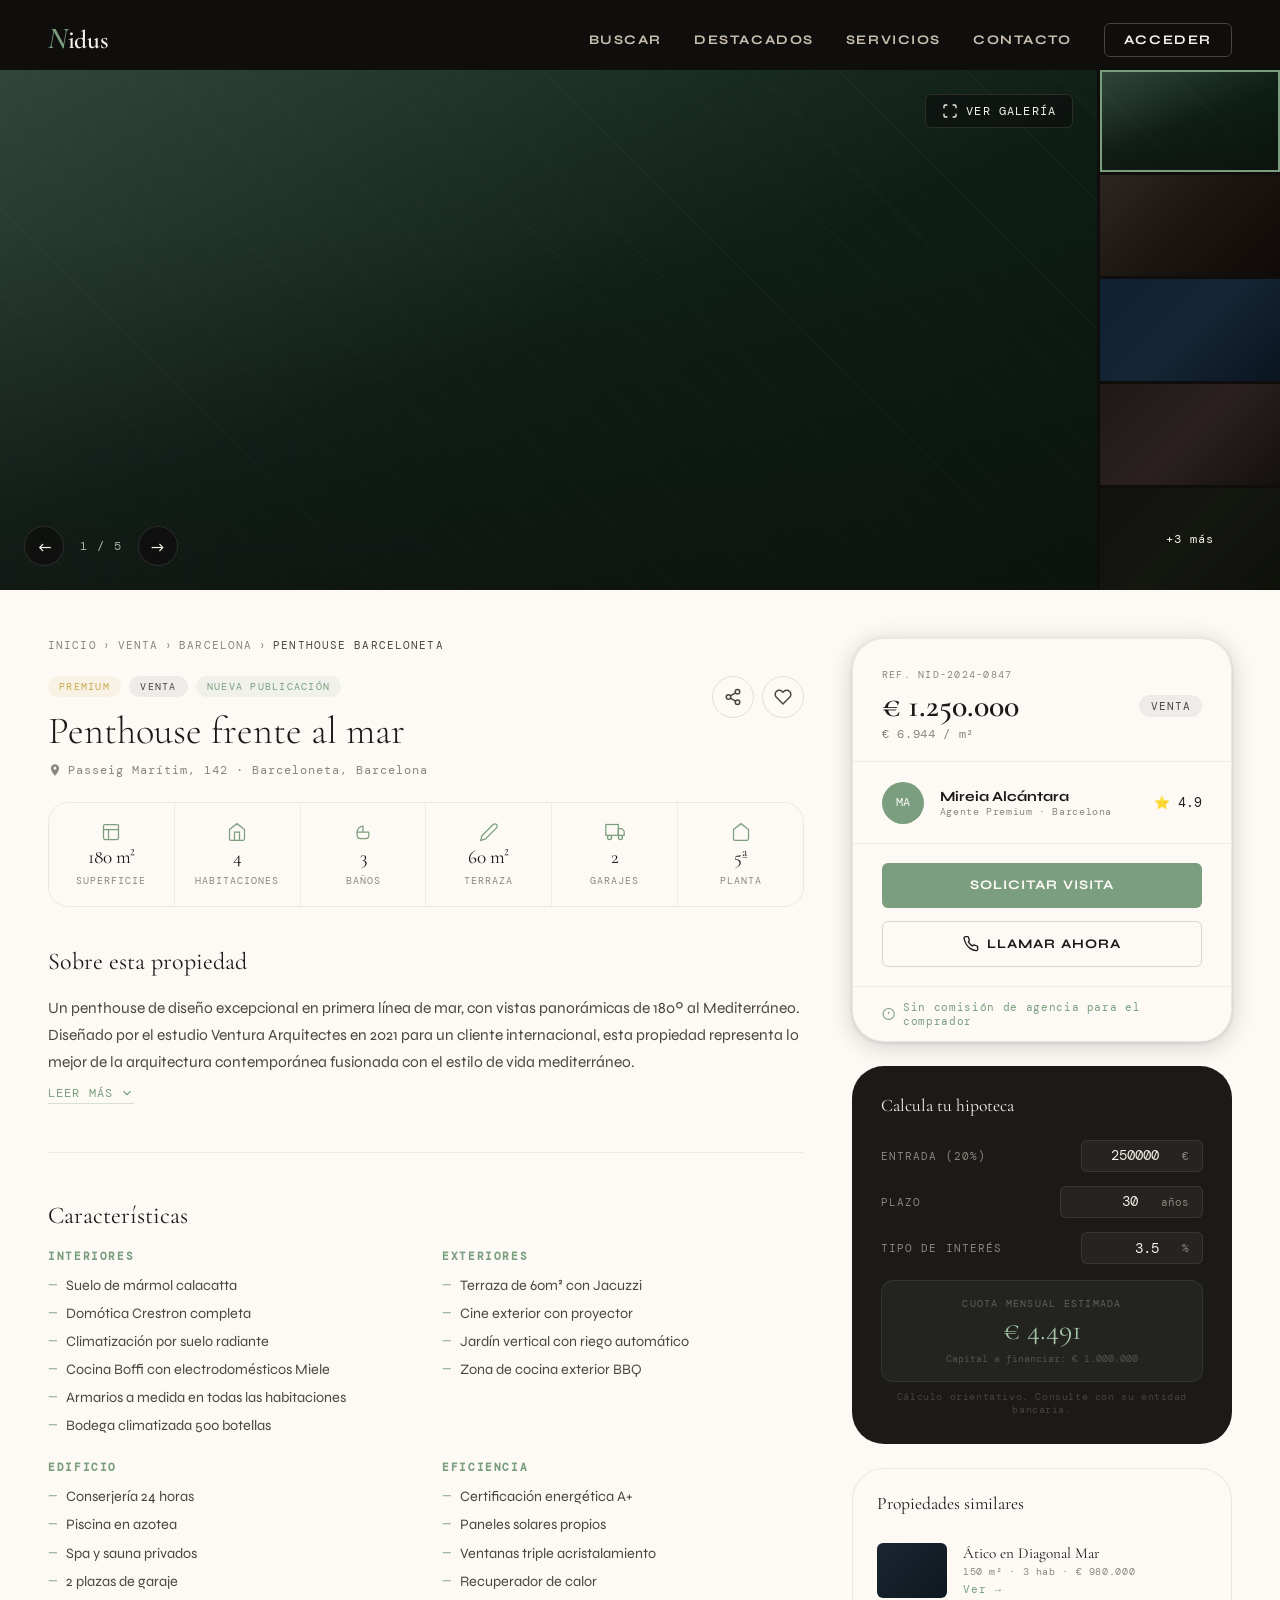
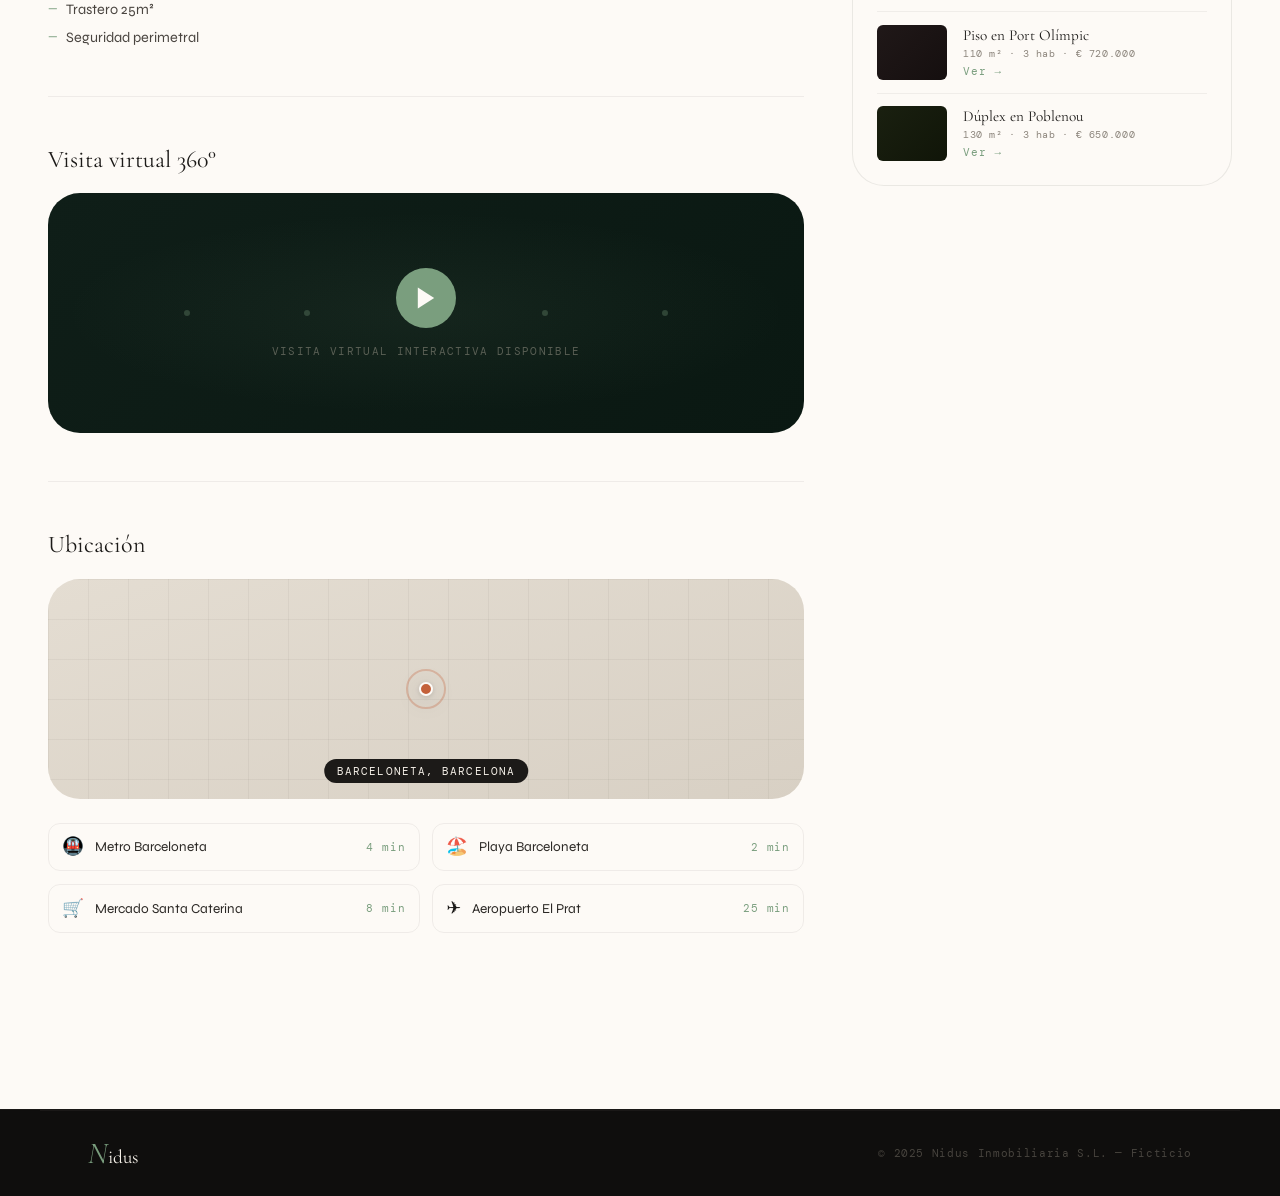
==== propiedad.html @ fad752c2 "first commit" ====
<!DOCTYPE html>
<html lang="es">
<head>
  <meta charset="UTF-8" />
  <meta name="viewport" content="width=device-width, initial-scale=1.0" />
  <meta name="description" content="Penthouse frente al mar en Barcelona, Barceloneta. 180m², 4 habitaciones, 3 baños, terraza 60m². Precio: 1.250.000€" />
  <title>Penthouse frente al mar · Barcelona — Nidus</title>
  <link rel="preconnect" href="https://fonts.googleapis.com" />
  <link rel="preconnect" href="https://fonts.gstatic.com" crossorigin />
  <link href="https://fonts.googleapis.com/css2?family=Cormorant+Garamond:ital,wght@0,300;0,400;0,600;1,300;1,400&family=DM+Mono:wght@300;400&family=Syne:wght@400;700;800&display=swap" rel="stylesheet" />
  <link rel="stylesheet" href="styles.css" />
  <link rel="stylesheet" href="propiedad.css" />
</head>
<body class="page-propiedad">

  <nav class="nav nav--scrolled" role="navigation" aria-label="Navegación principal">
    <a href="index.html" class="nav__logo" aria-label="Nidus inicio">
      <span class="nav__logo-mark">N</span><span class="nav__logo-text">idus</span>
    </a>
    <button class="nav__toggle" aria-label="Abrir menú" aria-expanded="false">
      <span></span><span></span>
    </button>
    <ul class="nav__links" role="list">
      <li><a href="index.html#buscar" class="nav__link">Buscar</a></li>
      <li><a href="index.html#destacados" class="nav__link">Destacados</a></li>
      <li><a href="index.html#servicios" class="nav__link">Servicios</a></li>
      <li><a href="index.html#contacto" class="nav__link">Contacto</a></li>
      <li><a href="index.html#acceso" class="nav__link nav__link--cta">Acceder</a></li>
    </ul>
  </nav>

  <main id="main-content">

    <!-- HERO GALLERY -->
    <section class="prop-hero" aria-label="Galería de la propiedad">
      <div class="prop-gallery">
        <div class="gallery-main" aria-label="Imagen principal">
          <div class="gallery-img gallery-img--1"></div>
          <div class="gallery-actions">
            <button class="gallery-btn" id="gallery-prev" aria-label="Imagen anterior">←</button>
            <span class="gallery-counter" aria-live="polite">1 / 5</span>
            <button class="gallery-btn" id="gallery-next" aria-label="Imagen siguiente">→</button>
          </div>
          <button class="gallery-expand" aria-label="Ver galería completa">
            <svg width="16" height="16" viewBox="0 0 24 24" fill="none" stroke="currentColor" stroke-width="2" aria-hidden="true"><path d="M8 3H5a2 2 0 0 0-2 2v3m18 0V5a2 2 0 0 0-2-2h-3m0 18h3a2 2 0 0 0 2-2v-3M3 16v3a2 2 0 0 0 2 2h3"/></svg>
            Ver galería
          </button>
        </div>
        <div class="gallery-thumbs" aria-label="Miniaturas de galería">
          <div class="gallery-thumb gallery-thumb--active gallery-img--1" aria-label="Imagen 1" tabindex="0" role="button"></div>
          <div class="gallery-thumb gallery-img--2" aria-label="Imagen 2" tabindex="0" role="button"></div>
          <div class="gallery-thumb gallery-img--3" aria-label="Imagen 3" tabindex="0" role="button"></div>
          <div class="gallery-thumb gallery-img--4" aria-label="Imagen 4" tabindex="0" role="button"></div>
          <div class="gallery-thumb gallery-img--5" aria-label="Ver más imágenes" tabindex="0" role="button">
            <div class="thumb-more">+3 más</div>
          </div>
        </div>
      </div>
    </section>

    <!-- CONTENT -->
    <div class="prop-layout" aria-label="Detalles de la propiedad">

      <!-- LEFT: DETAILS -->
      <div class="prop-detail">

        <!-- BREADCRUMB -->
        <nav class="breadcrumb" aria-label="Ruta de navegación">
          <ol role="list">
            <li><a href="index.html">Inicio</a></li>
            <li aria-hidden="true">›</li>
            <li><a href="#">Venta</a></li>
            <li aria-hidden="true">›</li>
            <li><a href="#">Barcelona</a></li>
            <li aria-hidden="true">›</li>
            <li aria-current="page">Penthouse Barceloneta</li>
          </ol>
        </nav>

        <div class="prop-title-row">
          <div>
            <div class="prop-tags">
              <span class="prop-tag prop-tag--premium">Premium</span>
              <span class="prop-tag">Venta</span>
              <span class="prop-tag prop-tag--new">Nueva publicación</span>
            </div>
            <h1 class="prop-title">Penthouse frente al mar</h1>
            <p class="prop-address">
              <svg width="14" height="14" viewBox="0 0 24 24" fill="currentColor" aria-hidden="true"><path d="M12 2C8.13 2 5 5.13 5 9c0 5.25 7 13 7 13s7-7.75 7-13c0-3.87-3.13-7-7-7zm0 9.5c-1.38 0-2.5-1.12-2.5-2.5s1.12-2.5 2.5-2.5 2.5 1.12 2.5 2.5-1.12 2.5-2.5 2.5z"/></svg>
              Passeig Marítim, 142 · Barceloneta, Barcelona
            </p>
          </div>
          <div class="prop-actions-top">
            <button class="action-btn" aria-label="Compartir propiedad" title="Compartir">
              <svg width="18" height="18" viewBox="0 0 24 24" fill="none" stroke="currentColor" stroke-width="2" aria-hidden="true"><circle cx="18" cy="5" r="3"/><circle cx="6" cy="12" r="3"/><circle cx="18" cy="19" r="3"/><line x1="8.59" y1="13.51" x2="15.42" y2="17.49"/><line x1="15.41" y1="6.51" x2="8.59" y2="10.49"/></svg>
            </button>
            <button class="action-btn" id="fav-btn" aria-label="Guardar en favoritos" aria-pressed="false" title="Favorito">
              <svg width="18" height="18" viewBox="0 0 24 24" fill="none" stroke="currentColor" stroke-width="2" aria-hidden="true"><path d="M20.84 4.61a5.5 5.5 0 0 0-7.78 0L12 5.67l-1.06-1.06a5.5 5.5 0 0 0-7.78 7.78l1.06 1.06L12 21.23l7.78-7.78 1.06-1.06a5.5 5.5 0 0 0 0-7.78z"/></svg>
            </button>
          </div>
        </div>

        <!-- SPECS BAR -->
        <div class="prop-specs-bar" role="list" aria-label="Características principales">
          <div class="spec-item" role="listitem">
            <svg width="20" height="20" viewBox="0 0 24 24" fill="none" stroke="currentColor" stroke-width="1.5" aria-hidden="true"><rect x="3" y="3" width="18" height="18" rx="2"/><path d="M3 9h18M9 21V9"/></svg>
            <span class="spec-val">180 m²</span>
            <span class="spec-key">Superficie</span>
          </div>
          <div class="spec-item" role="listitem">
            <svg width="20" height="20" viewBox="0 0 24 24" fill="none" stroke="currentColor" stroke-width="1.5" aria-hidden="true"><path d="M3 9l9-7 9 7v11a2 2 0 0 1-2 2H5a2 2 0 0 1-2-2z"/><polyline points="9 22 9 12 15 12 15 22"/></svg>
            <span class="spec-val">4</span>
            <span class="spec-key">Habitaciones</span>
          </div>
          <div class="spec-item" role="listitem">
            <svg width="20" height="20" viewBox="0 0 24 24" fill="none" stroke="currentColor" stroke-width="1.5" aria-hidden="true"><path d="M5 12H19M5 12a7 7 0 0 1 7-7v7H5z"/><path d="M19 12v4a4 4 0 0 1-4 4H9a4 4 0 0 1-4-4v-4"/></svg>
            <span class="spec-val">3</span>
            <span class="spec-key">Baños</span>
          </div>
          <div class="spec-item" role="listitem">
            <svg width="20" height="20" viewBox="0 0 24 24" fill="none" stroke="currentColor" stroke-width="1.5" aria-hidden="true"><path d="M17 3a2.828 2.828 0 1 1 4 4L7.5 20.5 2 22l1.5-5.5L17 3z"/></svg>
            <span class="spec-val">60 m²</span>
            <span class="spec-key">Terraza</span>
          </div>
          <div class="spec-item" role="listitem">
            <svg width="20" height="20" viewBox="0 0 24 24" fill="none" stroke="currentColor" stroke-width="1.5" aria-hidden="true"><rect x="1" y="3" width="15" height="13"/><polygon points="16 8 20 8 23 11 23 16 16 16 16 8"/><circle cx="5.5" cy="18.5" r="2.5"/><circle cx="18.5" cy="18.5" r="2.5"/></svg>
            <span class="spec-val">2</span>
            <span class="spec-key">Garajes</span>
          </div>
          <div class="spec-item" role="listitem">
            <svg width="20" height="20" viewBox="0 0 24 24" fill="none" stroke="currentColor" stroke-width="1.5" aria-hidden="true"><path d="M3 9l9-7 9 7v11a2 2 0 0 1-2 2H5a2 2 0 0 1-2-2z"/></svg>
            <span class="spec-val">5ª</span>
            <span class="spec-key">Planta</span>
          </div>
        </div>

        <!-- DESCRIPTION -->
        <section class="prop-section" aria-label="Descripción">
          <h2 class="prop-section-title">Sobre esta propiedad</h2>
          <div class="prop-description" id="prop-desc">
            <p>Un penthouse de diseño excepcional en primera línea de mar, con vistas panorámicas de 180º al Mediterráneo. Diseñado por el estudio Ventura Arquitectes en 2021 para un cliente internacional, esta propiedad representa lo mejor de la arquitectura contemporánea fusionada con el estilo de vida mediterráneo.</p>
            <p>La planta principal alberga un gran salón-comedor de 65m² con techos de 3.2m, una cocina de isla italiana totalmente equipada y dos habitaciones en suite. La planta superior, accesible por escalera de diseño, comprende dos habitaciones adicionales y la terraza principal con jacuzzi exterior y zona de cine al aire libre.</p>
            <p>El edificio cuenta con conserjería 24h, piscina comunitaria en azotea y spa privado. La propiedad se entrega amueblada con piezas de diseño originales, negociables por separado. Certificación energética A+.</p>
          </div>
          <button class="btn-expand" id="expand-desc" aria-expanded="false" aria-controls="prop-desc">
            Leer más <svg width="14" height="14" viewBox="0 0 24 24" fill="none" stroke="currentColor" stroke-width="2" aria-hidden="true"><polyline points="6 9 12 15 18 9"/></svg>
          </button>
        </section>

        <!-- FEATURES -->
        <section class="prop-section" aria-label="Características detalladas">
          <h2 class="prop-section-title">Características</h2>
          <div class="features-grid">
            <div class="feature-group">
              <h3 class="feature-group-title">Interiores</h3>
              <ul class="feature-list" role="list">
                <li>Suelo de mármol calacatta</li>
                <li>Domótica Crestron completa</li>
                <li>Climatización por suelo radiante</li>
                <li>Cocina Boffi con electrodomésticos Miele</li>
                <li>Armarios a medida en todas las habitaciones</li>
                <li>Bodega climatizada 500 botellas</li>
              </ul>
            </div>
            <div class="feature-group">
              <h3 class="feature-group-title">Exteriores</h3>
              <ul class="feature-list" role="list">
                <li>Terraza de 60m² con Jacuzzi</li>
                <li>Cine exterior con proyector</li>
                <li>Jardín vertical con riego automático</li>
                <li>Zona de cocina exterior BBQ</li>
              </ul>
            </div>
            <div class="feature-group">
              <h3 class="feature-group-title">Edificio</h3>
              <ul class="feature-list" role="list">
                <li>Conserjería 24 horas</li>
                <li>Piscina en azotea</li>
                <li>Spa y sauna privados</li>
                <li>2 plazas de garaje</li>
                <li>Trastero 25m²</li>
                <li>Seguridad perimetral</li>
              </ul>
            </div>
            <div class="feature-group">
              <h3 class="feature-group-title">Eficiencia</h3>
              <ul class="feature-list" role="list">
                <li>Certificación energética A+</li>
                <li>Paneles solares propios</li>
                <li>Ventanas triple acristalamiento</li>
                <li>Recuperador de calor</li>
              </ul>
            </div>
          </div>
        </section>

        <!-- VIRTUAL TOUR -->
        <section class="prop-section" aria-label="Visita virtual">
          <h2 class="prop-section-title">Visita virtual 360°</h2>
          <div class="virtual-tour" role="img" aria-label="Vista previa de visita virtual 360 grados">
            <div class="virtual-tour__preview">
              <div class="vt-dots" aria-hidden="true">
                <span></span><span></span><span></span><span></span><span></span>
              </div>
              <button class="vt-play" aria-label="Iniciar visita virtual">
                <svg width="28" height="28" viewBox="0 0 24 24" fill="currentColor" aria-hidden="true"><polygon points="5 3 19 12 5 21 5 3"/></svg>
              </button>
              <p class="vt-label">Visita virtual interactiva disponible</p>
            </div>
          </div>
        </section>

        <!-- MAP -->
        <section class="prop-section" aria-label="Ubicación en mapa">
          <h2 class="prop-section-title">Ubicación</h2>
          <div class="prop-map" role="img" aria-label="Mapa de ubicación de la propiedad en Barceloneta, Barcelona">
            <div class="prop-map__bg"></div>
            <div class="prop-map__pin" aria-hidden="true">
              <div class="pin-dot"></div>
              <div class="pin-ring"></div>
            </div>
            <div class="prop-map__label">Barceloneta, Barcelona</div>
          </div>
          <div class="poi-grid" aria-label="Puntos de interés cercanos">
            <div class="poi">
              <span class="poi__icon" aria-hidden="true">🚇</span>
              <span class="poi__name">Metro Barceloneta</span>
              <span class="poi__dist">4 min</span>
            </div>
            <div class="poi">
              <span class="poi__icon" aria-hidden="true">🏖️</span>
              <span class="poi__name">Playa Barceloneta</span>
              <span class="poi__dist">2 min</span>
            </div>
            <div class="poi">
              <span class="poi__icon" aria-hidden="true">🛒</span>
              <span class="poi__name">Mercado Santa Caterina</span>
              <span class="poi__dist">8 min</span>
            </div>
            <div class="poi">
              <span class="poi__icon" aria-hidden="true">✈️</span>
              <span class="poi__name">Aeropuerto El Prat</span>
              <span class="poi__dist">25 min</span>
            </div>
          </div>
        </section>

      </div><!-- /prop-detail -->

      <!-- RIGHT: SIDEBAR -->
      <aside class="prop-sidebar" aria-label="Información de precio y contacto">

        <!-- PRICE CARD -->
        <div class="price-card">
          <div class="price-card__header">
            <p class="price-card__ref">Ref. NID-2024-0847</p>
            <div class="price-card__price-row">
              <p class="price-card__price">€ 1.250.000</p>
              <span class="price-tag">Venta</span>
            </div>
            <p class="price-card__sqm">€ 6.944 / m²</p>
          </div>

          <div class="price-card__agent">
            <div class="agent-avatar" aria-hidden="true">MA</div>
            <div>
              <p class="agent-name">Mireia Alcántara</p>
              <p class="agent-role">Agente Premium · Barcelona</p>
            </div>
            <div class="agent-rating" aria-label="Valoración del agente: 4.9 de 5">⭐ 4.9</div>
          </div>

          <div class="price-card__actions">
            <button class="btn btn--primary btn--full" id="visit-btn">Solicitar visita</button>
            <button class="btn btn--ghost btn--full" style="color:var(--c-ink); border-color:rgba(74,69,64,.2)">
              <svg width="16" height="16" viewBox="0 0 24 24" fill="none" stroke="currentColor" stroke-width="2" aria-hidden="true"><path d="M22 16.92v3a2 2 0 0 1-2.18 2 19.79 19.79 0 0 1-8.63-3.07A19.5 19.5 0 0 1 4.69 12 19.79 19.79 0 0 1 1.61 3.18 2 2 0 0 1 3.6 1h3a2 2 0 0 1 2 1.72 12.84 12.84 0 0 0 .7 2.81 2 2 0 0 1-.45 2.11L8.09 8.91a16 16 0 0 0 6 6l.79-.79a2 2 0 0 1 2.11-.45 12.84 12.84 0 0 0 2.81.7A2 2 0 0 1 21.73 16.92z"/></svg>
              Llamar ahora
            </button>
          </div>

          <form class="visit-form" id="visit-form" aria-label="Formulario para solicitar visita" hidden>
            <h4>¿Cuándo prefieres la visita?</h4>
            <div class="visit-dates" role="group" aria-label="Fechas disponibles">
              <button type="button" class="visit-date" aria-pressed="false">Lun 15</button>
              <button type="button" class="visit-date" aria-pressed="false">Mar 16</button>
              <button type="button" class="visit-date" aria-pressed="false">Jue 18</button>
              <button type="button" class="visit-date" aria-pressed="false">Vie 19</button>
            </div>
            <div class="visit-times" role="group" aria-label="Horarios disponibles">
              <button type="button" class="visit-time" aria-pressed="false">10:00</button>
              <button type="button" class="visit-time" aria-pressed="false">12:00</button>
              <button type="button" class="visit-time" aria-pressed="false">16:00</button>
              <button type="button" class="visit-time" aria-pressed="false">18:00</button>
            </div>
            <input type="text" placeholder="Tu nombre" aria-label="Nombre" style="width:100%;padding:.7rem;margin-bottom:.8rem;border:1px solid rgba(74,69,64,.15);border-radius:6px;font:inherit;font-size:.9rem" />
            <input type="tel" placeholder="+34 600 000 000" aria-label="Teléfono" style="width:100%;padding:.7rem;margin-bottom:1rem;border:1px solid rgba(74,69,64,.15);border-radius:6px;font:inherit;font-size:.9rem" />
            <button type="submit" class="btn btn--primary btn--full">Confirmar visita</button>
          </form>

          <p class="price-card__note">
            <svg width="14" height="14" viewBox="0 0 24 24" fill="none" stroke="currentColor" stroke-width="2" aria-hidden="true"><circle cx="12" cy="12" r="10"/><line x1="12" y1="8" x2="12" y2="12"/><line x1="12" y1="16" x2="12.01" y2="16"/></svg>
            Sin comisión de agencia para el comprador
          </p>
        </div>

        <!-- MORTGAGE CALCULATOR -->
        <div class="mortgage-calc" aria-label="Calculadora de hipoteca">
          <h3 class="mortgage-calc__title">Calcula tu hipoteca</h3>
          <div class="mortgage-calc__row">
            <label for="mc-entrada">Entrada (20%)</label>
            <div class="mc-input-wrap">
              <input type="number" id="mc-entrada" value="250000" min="0" max="1250000" step="5000" aria-label="Importe de entrada en euros" />
              <span>€</span>
            </div>
          </div>
          <div class="mortgage-calc__row">
            <label for="mc-plazo">Plazo</label>
            <div class="mc-input-wrap">
              <input type="number" id="mc-plazo" value="30" min="5" max="40" step="1" aria-label="Plazo en años" />
              <span>años</span>
            </div>
          </div>
          <div class="mortgage-calc__row">
            <label for="mc-tipo">Tipo de interés</label>
            <div class="mc-input-wrap">
              <input type="number" id="mc-tipo" value="3.5" min="0.1" max="10" step="0.1" aria-label="Tipo de interés anual en porcentaje" />
              <span>%</span>
            </div>
          </div>
          <div class="mortgage-result" aria-live="polite" aria-label="Cuota mensual estimada">
            <p class="mortgage-result__label">Cuota mensual estimada</p>
            <p class="mortgage-result__value" id="mc-result">€ 4.491</p>
            <p class="mortgage-result__sub" id="mc-capital">Capital a financiar: € 1.000.000</p>
          </div>
          <p class="mortgage-disclaimer">Cálculo orientativo. Consulte con su entidad bancaria.</p>
        </div>

        <!-- SIMILAR PROPERTIES -->
        <div class="similar-props" aria-label="Propiedades similares">
          <h3 class="similar-props__title">Propiedades similares</h3>
          <article class="sim-prop" aria-label="Propiedad similar: Ático en Diagonal Mar">
            <div class="sim-prop__img sim-img--1"></div>
            <div class="sim-prop__body">
              <h4>Ático en Diagonal Mar</h4>
              <p>150 m² · 3 hab · € 980.000</p>
              <a href="#" class="sim-prop__link">Ver →</a>
            </div>
          </article>
          <article class="sim-prop" aria-label="Propiedad similar: Piso en Port Olímpic">
            <div class="sim-prop__img sim-img--2"></div>
            <div class="sim-prop__body">
              <h4>Piso en Port Olímpic</h4>
              <p>110 m² · 3 hab · € 720.000</p>
              <a href="#" class="sim-prop__link">Ver →</a>
            </div>
          </article>
          <article class="sim-prop" aria-label="Propiedad similar: Dúplex en Poblenou">
            <div class="sim-prop__img sim-img--3"></div>
            <div class="sim-prop__body">
              <h4>Dúplex en Poblenou</h4>
              <p>130 m² · 3 hab · € 650.000</p>
              <a href="#" class="sim-prop__link">Ver →</a>
            </div>
          </article>
        </div>

      </aside><!-- /prop-sidebar -->
    </div><!-- /prop-layout -->

  </main>

  <!-- FOOTER -->
  <footer class="footer" role="contentinfo">
    <div class="footer__bottom" style="max-width:1200px;margin:0 auto;padding:1.5rem 3rem;display:flex;justify-content:space-between;align-items:center;flex-wrap:wrap;gap:1rem;border-top:1px solid rgba(201,191,176,.06)">
      <a href="index.html" style="font-family:var(--ff-display);font-size:1.2rem;color:var(--c-cream)">
        <span class="nav__logo-mark">N</span><span class="nav__logo-text">idus</span>
      </a>
      <p style="font-family:var(--ff-mono);font-size:.68rem;color:rgba(201,191,176,.3);letter-spacing:.06em">© 2025 Nidus Inmobiliaria S.L. — Ficticio</p>
    </div>
  </footer>

  <script src="app.js"></script>
  <script src="propiedad.js"></script>
</body>
</html>
---- styles.css ----
/* ============================================================
   NIDUS — Inmobiliaria de nueva generación
   Paleta: Grafito profundo · Arena cálida · Verde salvia · Crema
   Tipografía: Cormorant Garamond (display) + Syne (sans) + DM Mono
   ============================================================ */

:root {
  --c-night:   #0f0e0d;
  --c-ink:     #1c1a18;
  --c-coal:    #2a2724;
  --c-stone:   #4a4540;
  --c-mist:    #8c857c;
  --c-sand:    #c9bfb0;
  --c-cream:   #f5f0e8;
  --c-white:   #fdfaf6;
  --c-sage:    #7a9e7e;
  --c-sage-l:  #a4c4a8;
  --c-rust:    #c4613a;
  --c-gold:    #c9a84c;
  --c-alert:   #e05c3a;

  --ff-display: 'Cormorant Garamond', Georgia, serif;
  --ff-sans:    'Syne', system-ui, sans-serif;
  --ff-mono:    'DM Mono', 'Courier New', monospace;

  --ease-out-expo: cubic-bezier(0.19, 1, 0.22, 1);
  --ease-in-out:   cubic-bezier(0.77, 0, 0.175, 1);

  --radius-sm: 6px;
  --radius-md: 12px;
  --radius-lg: 20px;
  --radius-xl: 32px;

  --shadow-card: 0 4px 24px rgba(15,14,13,.18), 0 1px 4px rgba(15,14,13,.12);
  --shadow-float: 0 12px 48px rgba(15,14,13,.28);
}

/* ─── RESET ─────────────────────────────────────────────── */
*, *::before, *::after { box-sizing: border-box; margin: 0; padding: 0; }
html { scroll-behavior: smooth; font-size: 16px; }
body {
  font-family: var(--ff-sans);
  background: var(--c-white);
  color: var(--c-ink);
  overflow-x: hidden;
  -webkit-font-smoothing: antialiased;
}
img, video { display: block; max-width: 100%; }
a { color: inherit; text-decoration: none; }
button { cursor: pointer; border: none; background: none; font: inherit; }
ul { list-style: none; }
input, select, textarea {
  font: inherit;
  border: none;
  outline: none;
  background: transparent;
}
::selection { background: var(--c-sage); color: var(--c-white); }

/* ─── SKIP LINK ──────────────────────────────────────────── */
.skip-link {
  position: fixed; top: -100%; left: 1rem;
  background: var(--c-sage); color: var(--c-white);
  padding: .5rem 1rem; border-radius: var(--radius-sm);
  z-index: 9999; transition: top .2s;
}
.skip-link:focus { top: 1rem; }

/* ─── GRAIN TEXTURE ──────────────────────────────────────── */
.grain {
  position: absolute; inset: 0; pointer-events: none; z-index: 1;
  background-image: url("data:image/svg+xml,%3Csvg viewBox='0 0 256 256' xmlns='http://www.w3.org/2000/svg'%3E%3Cfilter id='noise'%3E%3CfeTurbulence type='fractalNoise' baseFrequency='0.9' numOctaves='4' stitchTiles='stitch'/%3E%3C/filter%3E%3Crect width='100%25' height='100%25' filter='url(%23noise)' opacity='1'/%3E%3C/svg%3E");
  opacity: .035; mix-blend-mode: overlay;
}

/* ─── GRID LINES ──────────────────────────────────────────── */
.grid-lines {
  position: absolute; inset: 0; pointer-events: none; z-index: 0;
  background-image:
    linear-gradient(to right, rgba(201,191,176,.06) 1px, transparent 1px),
    linear-gradient(to bottom, rgba(201,191,176,.06) 1px, transparent 1px);
  background-size: 80px 80px;
}

/* ─── NAVIGATION ─────────────────────────────────────────── */
.nav {
  position: fixed; top: 0; left: 0; right: 0;
  z-index: 900;
  display: flex; align-items: center; justify-content: space-between;
  padding: 1.25rem 3rem;
  transition: background .4s var(--ease-out-expo), box-shadow .4s;
}
.nav.nav--scrolled {
  background: rgba(15,14,13,.92);
  backdrop-filter: blur(20px);
  box-shadow: 0 1px 0 rgba(201,191,176,.1);
}
.nav__logo {
  display: flex; align-items: baseline; gap: 0;
  font-family: var(--ff-display);
  font-size: 1.6rem; font-weight: 600;
  color: var(--c-cream);
  letter-spacing: -.01em;
}
.nav__logo-mark {
  color: var(--c-sage);
  font-style: italic;
  font-size: 1.9rem;
}
.nav__links {
  display: flex; align-items: center; gap: 2rem;
}
.nav__link {
  font-family: var(--ff-sans);
  font-size: .82rem; font-weight: 700;
  letter-spacing: .12em; text-transform: uppercase;
  color: var(--c-sand);
  transition: color .2s;
}
.nav__link:hover { color: var(--c-cream); }
.nav__link--cta {
  padding: .5rem 1.2rem;
  border: 1px solid rgba(201,191,176,.3);
  border-radius: var(--radius-sm);
  color: var(--c-cream);
  transition: background .2s, border-color .2s;
}
.nav__link--cta:hover {
  background: var(--c-sage);
  border-color: var(--c-sage);
}
.nav__toggle {
  display: none;
  flex-direction: column; gap: 5px;
  padding: .4rem;
}
.nav__toggle span {
  display: block; width: 24px; height: 2px;
  background: var(--c-cream);
  border-radius: 2px;
  transition: transform .3s, opacity .3s;
}

/* ─── SCROLL ROOT ────────────────────────────────────────── */
.scroll-root {
  /* Each panel = 100vh, stacked */
}

/* ─── PANELS (base) ──────────────────────────────────────── */
.panel {
  position: relative;
  min-height: 100vh;
  display: flex; align-items: center;
  overflow: hidden;
}
.panel__bg {
  position: absolute; inset: 0;
  z-index: 0;
}

/* ─── PANEL HERO ─────────────────────────────────────────── */
.panel--hero { background: var(--c-night); }
.panel__bg--hero {
  background:
    radial-gradient(ellipse 80% 60% at 70% 50%, rgba(122,158,126,.12) 0%, transparent 60%),
    radial-gradient(ellipse 60% 80% at 20% 80%, rgba(201,168,76,.06) 0%, transparent 50%),
    var(--c-night);
}

.hero__content {
  position: relative; z-index: 2;
  padding: 8rem 3rem 4rem 3rem;
  max-width: 700px;
  animation: heroFadeIn 1.2s var(--ease-out-expo) both;
}
@keyframes heroFadeIn {
  from { opacity: 0; transform: translateY(40px); }
  to   { opacity: 1; transform: translateY(0); }
}

.hero__eyebrow {
  font-family: var(--ff-mono);
  font-size: .72rem; letter-spacing: .18em;
  color: var(--c-sage); text-transform: uppercase;
  margin-bottom: 1.5rem;
  opacity: .85;
}

.hero__headline {
  font-family: var(--ff-display);
  font-size: clamp(3.5rem, 8vw, 7rem);
  font-weight: 300;
  line-height: 1;
  color: var(--c-cream);
  letter-spacing: -.02em;
  margin-bottom: 1.8rem;
}
.hero__line { display: block; }
.hero__line--italic { font-style: italic; color: var(--c-sage-l); }
.hero__line[data-line="1"] { animation: lineIn .9s .1s var(--ease-out-expo) both; }
.hero__line[data-line="2"] { animation: lineIn .9s .25s var(--ease-out-expo) both; }
.hero__line[data-line="3"] { animation: lineIn .9s .4s var(--ease-out-expo) both; }
@keyframes lineIn {
  from { opacity: 0; transform: translateX(-30px); }
  to   { opacity: 1; transform: translateX(0); }
}

.hero__sub {
  font-size: 1.05rem; line-height: 1.65;
  color: var(--c-mist); max-width: 480px;
  margin-bottom: 2.5rem;
  animation: heroFadeIn 1s .55s var(--ease-out-expo) both;
}

.hero__actions {
  display: flex; gap: 1rem; flex-wrap: wrap;
  margin-bottom: 3.5rem;
  animation: heroFadeIn 1s .7s var(--ease-out-expo) both;
}

.hero__stats {
  display: flex; align-items: center; gap: 2rem;
  animation: heroFadeIn 1s .85s var(--ease-out-expo) both;
}
.stat__num {
  display: block;
  font-family: var(--ff-display);
  font-size: 2.6rem; font-weight: 600;
  color: var(--c-cream); line-height: 1;
}
.stat__label {
  font-family: var(--ff-mono);
  font-size: .68rem; letter-spacing: .1em;
  color: var(--c-mist); text-transform: uppercase;
}
.stat__divider {
  width: 1px; height: 40px;
  background: rgba(201,191,176,.2);
}

/* HERO VISUAL FLOATING CARDS */
.hero__visual {
  position: absolute; right: 3rem; top: 50%;
  transform: translateY(-50%);
  z-index: 2;
  width: min(400px, 40vw);
  pointer-events: none;
  animation: heroFadeIn 1.2s .5s var(--ease-out-expo) both;
}
.hero__card-float {
  position: absolute;
  animation: floatY 6s ease-in-out infinite;
}
.hero__card-float--1 { top: 0; left: 0; right: 0; animation-delay: 0s; }
.hero__card-float--2 { top: -60px; right: -40px; animation-delay: 1.5s; }
.hero__card-float--3 { bottom: -80px; left: -30px; animation-delay: 3s; }
@keyframes floatY {
  0%,100% { transform: translateY(0); }
  50% { transform: translateY(-14px); }
}

.float-card {
  background: rgba(28,26,24,.85);
  border: 1px solid rgba(201,191,176,.12);
  border-radius: var(--radius-lg);
  overflow: hidden;
  backdrop-filter: blur(20px);
  box-shadow: var(--shadow-float);
}
.float-card__img {
  height: 180px;
  background: linear-gradient(135deg, var(--c-coal), var(--c-stone));
  position: relative;
  overflow: hidden;
}
.fc1 {
  background:
    linear-gradient(160deg, rgba(122,158,126,.3) 0%, transparent 60%),
    linear-gradient(to bottom, transparent 40%, rgba(15,14,13,.8)),
    repeating-linear-gradient(45deg, rgba(201,191,176,.04) 0, rgba(201,191,176,.04) 1px, transparent 0, transparent 50%),
    linear-gradient(135deg, #2d3830, #1c2420);
  background-size: auto, auto, 20px 20px, auto;
}
.float-card__body { padding: 1rem 1.2rem; }
.float-card__tag {
  font-family: var(--ff-mono);
  font-size: .68rem; letter-spacing: .12em; text-transform: uppercase;
  color: var(--c-sage); background: rgba(122,158,126,.12);
  padding: .2rem .6rem; border-radius: 20px;
  display: inline-block; margin-bottom: .5rem;
}
.float-card__title {
  font-family: var(--ff-display);
  font-size: 1.05rem; color: var(--c-cream);
  margin-bottom: .3rem;
}
.float-card__price {
  font-family: var(--ff-sans); font-weight: 700;
  font-size: .95rem; color: var(--c-sand);
}
.float-card--sm .float-card__body { padding: .8rem 1rem; }
.float-card__badge {
  font-family: var(--ff-mono);
  font-size: .68rem; letter-spacing: .08em;
  color: var(--c-gold); background: rgba(201,168,76,.1);
  padding: .25rem .7rem; border-radius: 20px;
  display: inline-block; margin-bottom: .4rem;
}
.float-card__badge--green {
  color: var(--c-sage); background: rgba(122,158,126,.12);
}
.float-card__mini {
  font-size: .85rem; color: var(--c-sand);
}

/* SCROLL HINT */
.scroll-hint {
  position: absolute; bottom: 2rem; left: 50%;
  transform: translateX(-50%);
  display: flex; flex-direction: column; align-items: center; gap: .5rem;
  z-index: 2;
  animation: heroFadeIn 1s 1.5s var(--ease-out-expo) both;
}
.scroll-hint__bar {
  display: block; width: 1px; height: 50px;
  background: linear-gradient(to bottom, var(--c-sage), transparent);
  animation: barPulse 2s ease-in-out infinite;
}
@keyframes barPulse {
  0%,100% { opacity: .5; transform: scaleY(1); }
  50% { opacity: 1; transform: scaleY(1.2); }
}
.scroll-hint__text {
  font-family: var(--ff-mono);
  font-size: .62rem; letter-spacing: .2em; text-transform: uppercase;
  color: var(--c-mist);
}

/* ─── BUTTONS ────────────────────────────────────────────── */
.btn {
  display: inline-flex; align-items: center; gap: .5rem;
  font-family: var(--ff-sans); font-weight: 700;
  font-size: .82rem; letter-spacing: .08em; text-transform: uppercase;
  padding: .9rem 2rem; border-radius: var(--radius-sm);
  transition: all .25s var(--ease-out-expo);
  white-space: nowrap;
}
.btn--primary {
  background: var(--c-sage); color: var(--c-white);
  box-shadow: 0 0 0 0 rgba(122,158,126,0);
}
.btn--primary:hover {
  background: var(--c-sage-l);
  box-shadow: 0 8px 24px rgba(122,158,126,.3);
  transform: translateY(-2px);
}
.btn--ghost {
  background: transparent; color: var(--c-cream);
  border: 1px solid rgba(201,191,176,.25);
}
.btn--ghost:hover {
  background: rgba(201,191,176,.08);
  border-color: rgba(201,191,176,.5);
}
.btn--search {
  background: var(--c-rust); color: var(--c-white);
  padding: .9rem 1.8rem;
  border-radius: var(--radius-sm);
  align-self: flex-end;
}
.btn--search:hover { background: #d4703f; transform: translateY(-1px); }
.btn--card {
  background: transparent; color: var(--c-sage);
  border: 1px solid var(--c-sage);
  padding: .55rem 1.2rem;
  font-size: .75rem;
}
.btn--card:hover { background: var(--c-sage); color: var(--c-white); }
.btn--light {
  background: var(--c-cream); color: var(--c-ink);
}
.btn--light:hover { background: var(--c-white); transform: translateY(-2px); }
.btn--outline-light {
  background: transparent; color: var(--c-cream);
  border: 1px solid rgba(245,240,232,.4);
}
.btn--outline-light:hover { background: rgba(245,240,232,.1); }
.btn--full { width: 100%; justify-content: center; }
.btn--social {
  width: 100%; justify-content: center; gap: .8rem;
  border: 1px solid rgba(74,69,64,.2);
  border-radius: var(--radius-sm);
  padding: .8rem;
  font-size: .85rem; color: var(--c-coal);
  transition: background .2s;
}
.btn--social:hover { background: rgba(74,69,64,.06); }

/* ─── SECTION TAGS ───────────────────────────────────────── */
.section-tag {
  font-family: var(--ff-mono);
  font-size: .68rem; letter-spacing: .2em; text-transform: uppercase;
  color: var(--c-mist);
  display: block; margin-bottom: 1.2rem;
}
.section-tag--light { color: rgba(245,240,232,.5); }

/* ─── PANEL SEARCH ───────────────────────────────────────── */
.panel--search { background: var(--c-cream); min-height: 100vh; }
.panel__bg--search {
  background:
    radial-gradient(ellipse 100% 60% at 80% 100%, rgba(122,158,126,.08) 0%, transparent 60%),
    var(--c-cream);
}
.search__container {
  position: relative; z-index: 2;
  width: 100%; max-width: 1100px;
  margin: 0 auto;
  padding: 7rem 3rem 5rem;
  display: grid;
  grid-template-columns: 1fr 1fr;
  grid-template-rows: auto auto auto auto;
  gap: 2rem;
}
.search__header { grid-column: 1 / -1; }
.search__title {
  font-family: var(--ff-display);
  font-size: clamp(2.5rem, 5vw, 4.5rem);
  font-weight: 300; line-height: 1.05;
  color: var(--c-ink);
}
.search__title em { color: var(--c-sage); font-style: italic; }
.search__tabs {
  display: flex; gap: .5rem;
  grid-column: 1 / -1;
}
.stab {
  font-family: var(--ff-sans); font-weight: 700;
  font-size: .8rem; letter-spacing: .1em; text-transform: uppercase;
  padding: .6rem 1.4rem;
  border-radius: 40px;
  border: 1px solid rgba(74,69,64,.2);
  color: var(--c-stone);
  transition: all .2s;
}
.stab:hover { border-color: var(--c-sage); color: var(--c-sage); }
.stab--active {
  background: var(--c-ink); color: var(--c-cream);
  border-color: var(--c-ink);
}
.search__form { grid-column: 1; display: flex; flex-direction: column; gap: 1rem; }
.search__fields {
  display: grid; grid-template-columns: 1fr 1fr;
  gap: 1rem; align-items: end;
}
.field { display: flex; flex-direction: column; gap: .4rem; }
.field__label {
  font-family: var(--ff-mono);
  font-size: .68rem; letter-spacing: .12em; text-transform: uppercase;
  color: var(--c-stone);
}
.field__input {
  border-bottom: 1.5px solid rgba(74,69,64,.25);
  padding: .75rem 0;
  font-size: .95rem; color: var(--c-ink);
  transition: border-color .2s;
  background: transparent;
}
.field__input:focus { border-color: var(--c-sage); }
.field__input--select { appearance: none; cursor: pointer; }
.search__filters {
  display: flex; flex-wrap: wrap; gap: .5rem;
}
.filter-chip {
  font-family: var(--ff-mono);
  font-size: .72rem; letter-spacing: .08em;
  padding: .45rem 1rem;
  border-radius: 40px;
  border: 1px solid rgba(74,69,64,.2);
  color: var(--c-stone);
  transition: all .2s;
}
.filter-chip:hover, .filter-chip--active {
  background: var(--c-ink); color: var(--c-cream);
  border-color: var(--c-ink);
}
.search__map-preview { grid-column: 2; grid-row: 3 / 5; }
.map-mockup {
  position: relative;
  height: 360px;
  background:
    linear-gradient(160deg, #e8e2d6 0%, #d8d0c4 100%);
  border-radius: var(--radius-xl);
  overflow: hidden;
  box-shadow: var(--shadow-card);
}
.map-grid-overlay {
  position: absolute; inset: 0;
  background-image:
    linear-gradient(to right, rgba(74,69,64,.06) 1px, transparent 1px),
    linear-gradient(to bottom, rgba(74,69,64,.06) 1px, transparent 1px);
  background-size: 40px 40px;
}
.map-placeholder-text {
  position: absolute; bottom: 1rem; left: 50%;
  transform: translateX(-50%);
  font-family: var(--ff-mono); font-size: .68rem;
  letter-spacing: .1em; text-transform: uppercase;
  color: rgba(74,69,64,.4);
}
.map-dot {
  position: absolute;
  z-index: 2;
  animation: dotPulse 3s ease-in-out infinite;
}
.map-dot::before {
  content: '';
  display: block; width: 14px; height: 14px;
  background: var(--c-sage);
  border-radius: 50%;
  border: 2px solid var(--c-white);
  box-shadow: 0 0 0 4px rgba(122,158,126,.2);
}
.map-dot--alt::before { background: var(--c-rust); box-shadow: 0 0 0 4px rgba(196,97,58,.2); }
@keyframes dotPulse {
  0%,100% { transform: scale(1); }
  50% { transform: scale(1.15); }
}
.map-dot__label {
  position: absolute; bottom: calc(100% + 6px); left: 50%;
  transform: translateX(-50%);
  background: var(--c-ink); color: var(--c-cream);
  font-family: var(--ff-mono); font-size: .65rem;
  padding: .2rem .5rem; border-radius: var(--radius-sm);
  white-space: nowrap;
  box-shadow: 0 2px 8px rgba(15,14,13,.2);
}

/* ─── PANEL FEATURED ─────────────────────────────────────── */
.panel--featured { background: var(--c-white); }
.panel__bg--featured {
  background:
    radial-gradient(ellipse 80% 50% at 10% 10%, rgba(201,168,76,.04) 0%, transparent 50%),
    var(--c-white);
}
.featured__container {
  position: relative; z-index: 2;
  width: 100%; max-width: 1200px;
  margin: 0 auto;
  padding: 7rem 3rem 5rem;
}
.featured__header {
  display: flex; align-items: flex-end;
  justify-content: space-between;
  margin-bottom: 3rem;
}
.featured__title {
  font-family: var(--ff-display);
  font-size: clamp(2.5rem, 5vw, 4.2rem);
  font-weight: 300; line-height: 1.05;
  color: var(--c-ink);
}
.featured__title em { color: var(--c-rust); font-style: italic; }
.featured__link {
  font-family: var(--ff-mono); font-size: .78rem;
  letter-spacing: .1em; text-transform: uppercase;
  color: var(--c-sage);
  border-bottom: 1px solid var(--c-sage);
  padding-bottom: 2px;
  white-space: nowrap; margin-bottom: .5rem;
  transition: opacity .2s;
}
.featured__link:hover { opacity: .7; }

/* PROPERTIES GRID */
.properties-grid {
  display: grid;
  grid-template-columns: repeat(3, 1fr);
  grid-template-rows: auto auto;
  gap: 1.5rem;
}
.prop-card--large { grid-column: 1; grid-row: 1 / 3; }

.prop-card {
  background: var(--c-white);
  border: 1px solid rgba(74,69,64,.1);
  border-radius: var(--radius-lg);
  overflow: hidden;
  transition: transform .3s var(--ease-out-expo), box-shadow .3s;
}
.prop-card:hover {
  transform: translateY(-6px);
  box-shadow: var(--shadow-card);
}
.prop-card__img {
  position: relative;
  height: 200px;
  background: linear-gradient(135deg, #2a2724, #4a4540);
}
.prop-card--large .prop-card__img { height: 300px; }
.prop-card__img--1 {
  background:
    linear-gradient(to bottom, transparent 30%, rgba(15,14,13,.7)),
    repeating-linear-gradient(135deg, rgba(122,158,126,.08) 0, rgba(122,158,126,.08) 1px, transparent 0, transparent 30px),
    linear-gradient(135deg, #1e3028, #0f1e18);
}
.prop-card__img--2 {
  background:
    linear-gradient(to bottom, transparent 30%, rgba(15,14,13,.7)),
    linear-gradient(135deg, #2d2520, #1a1510);
}
.prop-card__img--3 {
  background:
    linear-gradient(to bottom, transparent 30%, rgba(15,14,13,.7)),
    linear-gradient(135deg, #1a2530, #0f1820);
}
.prop-card__img--4 {
  background:
    linear-gradient(to bottom, transparent 30%, rgba(15,14,13,.7)),
    linear-gradient(135deg, #2a2020, #1a1515);
}
.prop-card__badge {
  position: absolute; top: .8rem; left: .8rem;
  font-family: var(--ff-mono); font-size: .65rem;
  letter-spacing: .1em; text-transform: uppercase;
  color: var(--c-cream); background: rgba(28,26,24,.75);
  padding: .25rem .7rem; border-radius: 40px;
  backdrop-filter: blur(8px);
}
.prop-card__badge--premium { background: rgba(201,168,76,.25); color: var(--c-gold); }
.prop-card__badge--new { background: rgba(122,158,126,.25); color: var(--c-sage-l); }
.prop-card__fav {
  position: absolute; top: .8rem; right: .8rem;
  width: 32px; height: 32px;
  background: rgba(28,26,24,.65); backdrop-filter: blur(8px);
  border-radius: 50%;
  display: flex; align-items: center; justify-content: center;
  font-size: 1rem; color: var(--c-cream);
  transition: background .2s, transform .2s;
}
.prop-card__fav:hover { background: rgba(196,97,58,.85); transform: scale(1.1); }
.prop-card__fav[aria-pressed="true"] { color: var(--c-rust); }
.prop-card__body { padding: 1.2rem; }
.prop-card__meta {
  display: flex; align-items: center;
  justify-content: space-between;
  margin-bottom: .6rem;
}
.prop-card__type {
  font-family: var(--ff-mono); font-size: .68rem;
  letter-spacing: .12em; text-transform: uppercase;
  color: var(--c-sage);
}
.prop-card__loc {
  display: flex; align-items: center; gap: .3rem;
  font-size: .72rem; color: var(--c-mist);
}
.prop-card__title {
  font-family: var(--ff-display);
  font-size: 1.15rem; font-weight: 400;
  color: var(--c-ink); margin-bottom: .6rem; line-height: 1.2;
}
.prop-card--large .prop-card__title { font-size: 1.4rem; }
.prop-card__specs {
  display: flex; flex-wrap: wrap; gap: .4rem;
  margin-bottom: 1rem;
}
.prop-card__specs span {
  font-family: var(--ff-mono); font-size: .68rem;
  letter-spacing: .06em; color: var(--c-stone);
  background: rgba(74,69,64,.07);
  padding: .25rem .6rem; border-radius: var(--radius-sm);
}
.prop-card__footer {
  display: flex; align-items: center;
  justify-content: space-between;
  border-top: 1px solid rgba(74,69,64,.08);
  padding-top: .9rem;
}
.prop-card__price {
  font-family: var(--ff-sans); font-weight: 700;
  font-size: 1.1rem; color: var(--c-ink);
}
.prop-card__price small {
  font-weight: 400; font-size: .75rem; color: var(--c-mist);
}

/* ─── PANEL SERVICES ─────────────────────────────────────── */
.panel--services { background: var(--c-ink); }
.panel__bg--services {
  background:
    radial-gradient(ellipse 70% 50% at 100% 0%, rgba(122,158,126,.08) 0%, transparent 60%),
    radial-gradient(ellipse 50% 60% at 0% 100%, rgba(201,168,76,.05) 0%, transparent 50%),
    var(--c-ink);
}
.services__container {
  position: relative; z-index: 2;
  width: 100%; max-width: 1200px;
  margin: 0 auto;
  padding: 7rem 3rem 5rem;
}
.services__header { margin-bottom: 4rem; }
.services__title {
  font-family: var(--ff-display);
  font-size: clamp(2.8rem, 5vw, 4.5rem);
  font-weight: 300; line-height: 1.05;
  color: var(--c-cream);
}
.services__title em { color: var(--c-sage-l); font-style: italic; }
.services__grid {
  display: grid;
  grid-template-columns: repeat(3, 1fr);
  gap: 2px;
}
.service-item {
  padding: 2.5rem;
  border: 1px solid rgba(201,191,176,.08);
  position: relative;
  transition: background .3s;
}
.service-item:hover { background: rgba(201,191,176,.04); }
.service-item__icon {
  width: 52px; height: 52px;
  border: 1px solid rgba(201,191,176,.15);
  border-radius: var(--radius-md);
  display: flex; align-items: center; justify-content: center;
  color: var(--c-sage);
  margin-bottom: 1.5rem;
  transition: background .3s, border-color .3s;
}
.service-item:hover .service-item__icon {
  background: rgba(122,158,126,.1);
  border-color: rgba(122,158,126,.3);
}
.service-item__title {
  font-family: var(--ff-display);
  font-size: 1.25rem; font-weight: 400;
  color: var(--c-cream);
  margin-bottom: .8rem;
}
.service-item__desc {
  font-size: .9rem; line-height: 1.6;
  color: var(--c-mist);
  margin-bottom: 1.5rem;
}
.service-item__link {
  font-family: var(--ff-mono);
  font-size: .72rem; letter-spacing: .1em; text-transform: uppercase;
  color: var(--c-sage);
  border-bottom: 1px solid rgba(122,158,126,.3);
  padding-bottom: 2px;
  transition: border-color .2s, opacity .2s;
}
.service-item__link:hover { border-color: var(--c-sage); }

/* ─── PANEL CITIES ───────────────────────────────────────── */
.panel--cities { background: var(--c-night); min-height: 100vh; }
.panel__bg--cities {
  background:
    radial-gradient(ellipse 80% 50% at 50% 50%, rgba(201,168,76,.05) 0%, transparent 60%),
    var(--c-night);
}
.cities__container {
  position: relative; z-index: 2;
  width: 100%; max-width: 1200px;
  margin: 0 auto;
  padding: 7rem 3rem 5rem;
}
.cities__header { margin-bottom: 3rem; }
.cities__title {
  font-family: var(--ff-display);
  font-size: clamp(2.5rem, 5vw, 4rem);
  font-weight: 300; line-height: 1.05;
  color: var(--c-cream);
}
.cities__title em { color: var(--c-gold); font-style: italic; }
.cities__grid {
  display: grid;
  grid-template-columns: repeat(3, 1fr);
  gap: 1rem;
}
.city-card {
  display: block;
  border-radius: var(--radius-lg);
  overflow: hidden;
  position: relative;
  aspect-ratio: 3/4;
  transition: transform .4s var(--ease-out-expo);
}
.city-card:first-child { grid-column: 1; grid-row: 1 / 3; aspect-ratio: auto; min-height: 400px; }
.city-card:hover { transform: scale(1.02); }
.city-card__img {
  position: absolute; inset: 0;
  transition: transform .5s var(--ease-out-expo);
}
.city-card:hover .city-card__img { transform: scale(1.06); }
.city-card__img--madrid {
  background: linear-gradient(160deg, #1a1530 0%, #2a1520 50%, #0f0a10 100%);
}
.city-card__img--bcn {
  background: linear-gradient(160deg, #101e28 0%, #1a2530 50%, #0a1018 100%);
}
.city-card__img--vlc {
  background: linear-gradient(160deg, #1a2010 0%, #282a10 50%, #100f08 100%);
}
.city-card__img--sev {
  background: linear-gradient(160deg, #281510 0%, #1e1008 50%, #120a05 100%);
}
.city-card__img--mlg {
  background: linear-gradient(160deg, #101828 0%, #152030 50%, #080f18 100%);
}
.city-card__overlay {
  position: absolute; inset: 0;
  background: linear-gradient(to top, rgba(15,14,13,.9) 0%, rgba(15,14,13,.2) 60%, transparent 100%);
}
.city-card__body {
  position: absolute; bottom: 0; left: 0; right: 0;
  padding: 1.5rem;
  z-index: 2;
}
.city-card__name {
  font-family: var(--ff-display);
  font-size: 1.6rem; font-weight: 400;
  color: var(--c-cream); line-height: 1;
  margin-bottom: .3rem;
}
.city-card__count {
  font-family: var(--ff-mono); font-size: .68rem;
  letter-spacing: .1em; text-transform: uppercase;
  color: rgba(245,240,232,.5);
}
.city-card--more {
  background: rgba(201,191,176,.04);
  border: 1px dashed rgba(201,191,176,.15);
  display: flex; align-items: center; justify-content: center;
}
.city-card__body--more {
  position: static;
  text-align: center;
  display: flex; flex-direction: column; align-items: center; gap: .5rem;
}
.city-card__more-icon {
  display: block;
  font-family: var(--ff-display);
  font-size: 3rem; font-weight: 300;
  color: rgba(201,191,176,.3);
  margin-bottom: .5rem;
  transition: color .3s;
}
.city-card--more:hover .city-card__more-icon { color: var(--c-gold); }

/* ─── PANEL TESTIMONIALS ─────────────────────────────────── */
.panel--testimonials { background: var(--c-cream); }
.panel__bg--testimonials {
  background:
    radial-gradient(ellipse 60% 40% at 90% 50%, rgba(122,158,126,.08) 0%, transparent 50%),
    var(--c-cream);
}
.testimonials__container {
  position: relative; z-index: 2;
  width: 100%; max-width: 1100px;
  margin: 0 auto;
  padding: 7rem 3rem 5rem;
}
.testimonials__title {
  font-family: var(--ff-display);
  font-size: clamp(2.5rem, 5vw, 4rem);
  font-weight: 300; line-height: 1.05;
  color: var(--c-ink);
  margin-bottom: 3rem;
}
.testimonials__title em { color: var(--c-sage); font-style: italic; }
.testimonials__track {
  display: grid;
  grid-template-columns: repeat(3, 1fr);
  gap: 1.5rem;
  margin-bottom: 2.5rem;
}
.testimonial {
  background: var(--c-white);
  border: 1px solid rgba(74,69,64,.08);
  border-radius: var(--radius-xl);
  padding: 2rem;
  transition: box-shadow .3s, transform .3s;
}
.testimonial:hover { box-shadow: var(--shadow-card); transform: translateY(-4px); }
.testimonial__stars {
  color: var(--c-gold); font-size: 1rem;
  letter-spacing: .1em; margin-bottom: 1rem;
}
.testimonial__text {
  font-family: var(--ff-display);
  font-size: 1.05rem; font-style: italic;
  line-height: 1.6; color: var(--c-coal);
  margin-bottom: 1.5rem;
}
.testimonial__footer {
  display: flex; align-items: center; gap: 1rem;
}
.testimonial__avatar {
  width: 40px; height: 40px;
  border-radius: 50%;
  background: var(--c-sage);
  display: flex; align-items: center; justify-content: center;
  font-family: var(--ff-mono); font-size: .72rem;
  color: var(--c-white); font-weight: 400;
  flex-shrink: 0;
}
.testimonial__name {
  display: block;
  font-family: var(--ff-sans); font-weight: 700;
  font-size: .85rem; color: var(--c-ink);
  font-style: normal;
}
.testimonial__detail {
  font-family: var(--ff-mono); font-size: .68rem;
  color: var(--c-mist); letter-spacing: .06em;
}
.testimonials__nav {
  display: flex; align-items: center; gap: 1.5rem;
}
.t-nav {
  width: 40px; height: 40px;
  border: 1px solid rgba(74,69,64,.2);
  border-radius: 50%;
  display: flex; align-items: center; justify-content: center;
  font-size: 1rem; color: var(--c-stone);
  transition: all .2s;
}
.t-nav:hover { background: var(--c-ink); color: var(--c-cream); border-color: var(--c-ink); }
.t-dots { display: flex; gap: .5rem; }
.t-dot {
  width: 8px; height: 8px;
  border-radius: 50%;
  background: rgba(74,69,64,.2);
  transition: background .2s, transform .2s;
}
.t-dot--active { background: var(--c-sage); transform: scale(1.3); }

/* ─── PANEL CTA ──────────────────────────────────────────── */
.panel--cta { background: var(--c-coal); }
.panel__bg--cta {
  background:
    radial-gradient(ellipse 80% 70% at 20% 50%, rgba(122,158,126,.1) 0%, transparent 60%),
    radial-gradient(ellipse 60% 80% at 80% 0%, rgba(201,168,76,.06) 0%, transparent 50%),
    var(--c-coal);
}
.cta__container {
  position: relative; z-index: 2;
  width: 100%; max-width: 1200px;
  margin: 0 auto;
  padding: 7rem 3rem 5rem;
  display: grid;
  grid-template-columns: 1fr 1fr;
  gap: 5rem;
  align-items: center;
}
.cta__title {
  font-family: var(--ff-display);
  font-size: clamp(2.8rem, 5vw, 4.5rem);
  font-weight: 300; line-height: 1.05;
  color: var(--c-cream);
  margin-bottom: 1.5rem;
}
.cta__title em { color: var(--c-sage-l); font-style: italic; }
.cta__sub {
  font-size: 1rem; line-height: 1.65;
  color: var(--c-mist); margin-bottom: 2.5rem;
  max-width: 380px;
}
.cta__actions { display: flex; gap: 1rem; flex-wrap: wrap; }

.contact-form {
  background: rgba(245,240,232,.04);
  border: 1px solid rgba(201,191,176,.1);
  border-radius: var(--radius-xl);
  padding: 2.5rem;
}
.contact-form__title {
  font-family: var(--ff-display);
  font-size: 1.4rem; font-weight: 400;
  color: var(--c-cream);
  margin-bottom: 1.8rem;
}
.contact-form__field {
  display: flex; flex-direction: column; gap: .4rem;
  margin-bottom: 1.2rem;
}
.contact-form__field label {
  font-family: var(--ff-mono); font-size: .68rem;
  letter-spacing: .12em; text-transform: uppercase;
  color: rgba(201,191,176,.5);
}
.contact-form__field input,
.contact-form__field textarea {
  background: rgba(201,191,176,.05);
  border: 1px solid rgba(201,191,176,.12);
  border-radius: var(--radius-sm);
  padding: .75rem 1rem;
  color: var(--c-cream); font-size: .9rem;
  transition: border-color .2s;
  resize: none;
}
.contact-form__field input:focus,
.contact-form__field textarea:focus {
  border-color: rgba(122,158,126,.5);
  outline: 2px solid rgba(122,158,126,.2);
}
.contact-form__field input::placeholder,
.contact-form__field textarea::placeholder { color: rgba(201,191,176,.25); }

/* ─── FOOTER ─────────────────────────────────────────────── */
.footer {
  background: var(--c-night);
  border-top: 1px solid rgba(201,191,176,.06);
}
.footer__top {
  display: grid;
  grid-template-columns: 1fr 2fr;
  gap: 4rem;
  max-width: 1200px; margin: 0 auto;
  padding: 5rem 3rem 3rem;
}
.footer__logo {
  display: flex; align-items: baseline;
  font-family: var(--ff-display);
  font-size: 1.4rem; font-weight: 600;
  color: var(--c-cream);
  margin-bottom: 1rem;
}
.footer__tagline {
  font-family: var(--ff-display);
  font-size: .95rem; font-style: italic;
  color: var(--c-mist);
  margin-bottom: 1.5rem;
}
.footer__social { display: flex; gap: .8rem; }
.social-link {
  width: 36px; height: 36px;
  border: 1px solid rgba(201,191,176,.12);
  border-radius: var(--radius-sm);
  display: flex; align-items: center; justify-content: center;
  font-family: var(--ff-mono); font-size: .65rem;
  letter-spacing: .06em;
  color: var(--c-mist);
  transition: all .2s;
}
.social-link:hover { background: var(--c-sage); border-color: var(--c-sage); color: var(--c-white); }
.footer__nav {
  display: grid; grid-template-columns: repeat(4, 1fr);
  gap: 2rem;
}
.footer__col h4 {
  font-family: var(--ff-mono); font-size: .7rem;
  letter-spacing: .15em; text-transform: uppercase;
  color: var(--c-mist);
  margin-bottom: 1.2rem;
}
.footer__col ul { display: flex; flex-direction: column; gap: .7rem; }
.footer__col a {
  font-size: .88rem; color: rgba(201,191,176,.5);
  transition: color .2s;
}
.footer__col a:hover { color: var(--c-cream); }
.footer__bottom {
  border-top: 1px solid rgba(201,191,176,.06);
  max-width: 1200px; margin: 0 auto;
  padding: 1.5rem 3rem;
  display: flex; justify-content: space-between; align-items: center;
  flex-wrap: wrap; gap: 1rem;
}
.footer__bottom p {
  font-family: var(--ff-mono); font-size: .68rem;
  letter-spacing: .06em; color: rgba(201,191,176,.3);
}

/* ─── MODAL ──────────────────────────────────────────────── */
.modal {
  position: fixed; inset: 0;
  z-index: 1000;
  display: flex; align-items: center; justify-content: center;
}
.modal[hidden] { display: none; }
.modal__backdrop {
  position: absolute; inset: 0;
  background: rgba(15,14,13,.75);
  backdrop-filter: blur(8px);
}
.modal__panel {
  position: relative; z-index: 1;
  background: var(--c-white);
  border-radius: var(--radius-xl);
  padding: 2.5rem;
  width: 100%; max-width: 420px;
  margin: 1rem;
  box-shadow: var(--shadow-float);
  animation: modalIn .4s var(--ease-out-expo) both;
}
@keyframes modalIn {
  from { opacity: 0; transform: scale(.95) translateY(20px); }
  to   { opacity: 1; transform: scale(1) translateY(0); }
}
.modal__close {
  position: absolute; top: 1.2rem; right: 1.2rem;
  width: 32px; height: 32px;
  border-radius: 50%;
  background: rgba(74,69,64,.08);
  display: flex; align-items: center; justify-content: center;
  font-size: .85rem; color: var(--c-stone);
  transition: background .2s;
}
.modal__close:hover { background: rgba(74,69,64,.15); }
.modal__tabs {
  display: flex; gap: 0;
  margin-bottom: 2rem;
  border-bottom: 1.5px solid rgba(74,69,64,.1);
}
.modal__tab {
  flex: 1; padding: .7rem;
  font-family: var(--ff-sans); font-weight: 700;
  font-size: .78rem; letter-spacing: .1em; text-transform: uppercase;
  color: var(--c-mist);
  border-bottom: 2px solid transparent;
  margin-bottom: -1.5px;
  transition: color .2s, border-color .2s;
}
.modal__tab--active { color: var(--c-ink); border-color: var(--c-sage); }
.modal__form { display: flex; flex-direction: column; gap: 1rem; }
.modal__field { display: flex; flex-direction: column; gap: .4rem; }
.modal__field label {
  font-family: var(--ff-mono); font-size: .68rem;
  letter-spacing: .1em; text-transform: uppercase;
  color: var(--c-stone);
}
.modal__field input {
  border: 1px solid rgba(74,69,64,.15);
  border-radius: var(--radius-sm);
  padding: .75rem 1rem; font-size: .9rem;
  color: var(--c-ink);
  transition: border-color .2s;
}
.modal__field input:focus {
  border-color: var(--c-sage);
  outline: 2px solid rgba(122,158,126,.2);
}
.modal__forgot {
  font-family: var(--ff-mono); font-size: .72rem;
  letter-spacing: .06em; color: var(--c-sage);
  text-align: center; text-decoration: underline;
  opacity: .8;
}
.modal__divider {
  display: flex; align-items: center; gap: 1rem;
  margin: 1rem 0;
}
.modal__divider::before, .modal__divider::after {
  content: ''; flex: 1; height: 1px;
  background: rgba(74,69,64,.12);
}
.modal__divider span {
  font-family: var(--ff-mono); font-size: .7rem;
  color: var(--c-mist);
}

/* ─── SCROLL REVEAL ──────────────────────────────────────── */
.reveal {
  opacity: 0;
  transform: translateY(30px);
  transition: opacity .8s var(--ease-out-expo), transform .8s var(--ease-out-expo);
}
.reveal.revealed {
  opacity: 1;
  transform: translateY(0);
}
.reveal--delay-1 { transition-delay: .1s; }
.reveal--delay-2 { transition-delay: .2s; }
.reveal--delay-3 { transition-delay: .3s; }
.reveal--delay-4 { transition-delay: .4s; }
.reveal--delay-5 { transition-delay: .5s; }

/* ─── RESPONSIVE ─────────────────────────────────────────── */
@media (max-width: 1024px) {
  .search__container {
    grid-template-columns: 1fr;
  }
  .search__form { grid-column: 1; }
  .search__map-preview { grid-column: 1; grid-row: auto; }
  .search__fields { grid-template-columns: 1fr 1fr; }

  .properties-grid {
    grid-template-columns: 1fr 1fr;
  }
  .prop-card--large { grid-column: 1 / -1; grid-row: auto; }
  .prop-card--large .prop-card__img { height: 220px; }

  .services__grid { grid-template-columns: repeat(2, 1fr); }
  .cities__grid { grid-template-columns: repeat(2, 1fr); }
  .city-card:first-child { grid-column: 1 / -1; grid-row: auto; min-height: 250px; }
  .testimonials__track { grid-template-columns: 1fr; }

  .footer__top { grid-template-columns: 1fr; gap: 2.5rem; }
  .footer__nav { grid-template-columns: repeat(2, 1fr); }
}

@media (max-width: 768px) {
  .nav { padding: 1rem 1.5rem; }
  .nav__links {
    display: none;
    position: fixed; inset: 0; top: 60px;
    background: rgba(15,14,13,.97);
    backdrop-filter: blur(20px);
    flex-direction: column; align-items: center; justify-content: center;
    gap: 2rem;
    z-index: 899;
  }
  .nav__links.nav__links--open { display: flex; }
  .nav__link { font-size: 1.1rem; color: var(--c-cream); }
  .nav__toggle { display: flex; }
  .nav__toggle.open span:nth-child(1) { transform: rotate(45deg) translate(5px, 5px); }
  .nav__toggle.open span:nth-child(2) { transform: rotate(-45deg) translate(0, -1px); }

  .hero__content { padding: 6rem 1.5rem 2rem; }
  .hero__visual { display: none; }
  .hero__stats { gap: 1.2rem; flex-wrap: wrap; }

  .search__container { padding: 5rem 1.5rem 3rem; }
  .search__fields { grid-template-columns: 1fr; }

  .featured__container { padding: 5rem 1.5rem 3rem; }
  .featured__header { flex-direction: column; align-items: flex-start; gap: 1rem; }
  .properties-grid { grid-template-columns: 1fr; }

  .services__container { padding: 5rem 1.5rem 3rem; }
  .services__grid { grid-template-columns: 1fr; }

  .cities__container { padding: 5rem 1.5rem 3rem; }
  .cities__grid { grid-template-columns: 1fr; }
  .city-card { aspect-ratio: 16/9; }
  .city-card:first-child { min-height: auto; }

  .testimonials__container { padding: 5rem 1.5rem 3rem; }

  .cta__container {
    padding: 5rem 1.5rem 3rem;
    grid-template-columns: 1fr;
    gap: 2.5rem;
  }

  .footer__top { padding: 3rem 1.5rem 2rem; }
  .footer__nav { grid-template-columns: 1fr 1fr; gap: 1.5rem; }
  .footer__bottom { padding: 1.2rem 1.5rem; flex-direction: column; text-align: center; }
}

@media (max-width: 480px) {
  .services__grid { grid-template-columns: 1fr; }
  .footer__nav { grid-template-columns: 1fr; }
  .search__tabs { flex-wrap: wrap; }
  .hero__actions { flex-direction: column; }
}

/* ─── FOCUS STYLES ───────────────────────────────────────── */
:focus-visible {
  outline: 2px solid var(--c-sage);
  outline-offset: 3px;
  border-radius: 3px;
}

/* ─── REDUCED MOTION ─────────────────────────────────────── */
@media (prefers-reduced-motion: reduce) {
  *, *::before, *::after {
    animation-duration: .01ms !important;
    animation-iteration-count: 1 !important;
    transition-duration: .01ms !important;
  }
}

/* ─── SCROLLBAR ──────────────────────────────────────────── */
::-webkit-scrollbar { width: 6px; }
::-webkit-scrollbar-track { background: var(--c-night); }
::-webkit-scrollbar-thumb { background: var(--c-stone); border-radius: 3px; }
::-webkit-scrollbar-thumb:hover { background: var(--c-mist); }
---- propiedad.css ----
/* ============================================================
   NIDUS — propiedad.css  (detail page styles)
   ============================================================ */

.page-propiedad { background: var(--c-white); }

/* ─── HERO GALLERY ───────────────────────────────────────── */
.prop-hero {
  padding-top: 70px; /* nav height */
  background: var(--c-night);
}
.prop-gallery {
  display: grid;
  grid-template-columns: 1fr 180px;
  height: 520px;
  gap: 3px;
}
.gallery-main {
  position: relative;
  overflow: hidden;
  border-radius: 0;
}
.gallery-img {
  width: 100%; height: 100%;
  transition: opacity .4s;
}
.gallery-img--1 {
  background:
    linear-gradient(160deg, rgba(122,158,126,.2) 0%, transparent 50%),
    linear-gradient(to bottom, transparent 30%, rgba(15,14,13,.5)),
    repeating-linear-gradient(45deg, rgba(201,191,176,.03) 0, rgba(201,191,176,.03) 1px, transparent 0, transparent 30px),
    linear-gradient(135deg, #1e3028, #0f2018, #0a1810);
}
.gallery-img--2 {
  background: linear-gradient(135deg, #2d2520, #1a1510, #100a08);
}
.gallery-img--3 {
  background: linear-gradient(135deg, #102030, #152535, #0a1520);
}
.gallery-img--4 {
  background: linear-gradient(135deg, #201818, #2a2020, #151010);
}
.gallery-img--5 {
  background: linear-gradient(135deg, #181a10, #202518, #101508);
}
.gallery-actions {
  position: absolute; bottom: 1.5rem; left: 1.5rem;
  display: flex; align-items: center; gap: 1rem;
}
.gallery-btn {
  width: 40px; height: 40px;
  background: rgba(15,14,13,.7); backdrop-filter: blur(12px);
  border: 1px solid rgba(201,191,176,.15);
  border-radius: 50%;
  color: var(--c-cream); font-size: 1rem;
  display: flex; align-items: center; justify-content: center;
  transition: background .2s;
}
.gallery-btn:hover { background: var(--c-sage); border-color: var(--c-sage); }
.gallery-counter {
  font-family: var(--ff-mono); font-size: .72rem;
  letter-spacing: .12em; color: rgba(245,240,232,.7);
}
.gallery-expand {
  position: absolute; top: 1.5rem; right: 1.5rem;
  display: flex; align-items: center; gap: .5rem;
  background: rgba(15,14,13,.65); backdrop-filter: blur(12px);
  border: 1px solid rgba(201,191,176,.15);
  border-radius: var(--radius-sm);
  padding: .5rem 1rem;
  font-family: var(--ff-mono); font-size: .72rem;
  letter-spacing: .1em; text-transform: uppercase;
  color: var(--c-cream);
  transition: background .2s;
}
.gallery-expand:hover { background: rgba(28,26,24,.85); }
.gallery-thumbs {
  display: flex; flex-direction: column; gap: 3px;
  overflow: hidden;
}
.gallery-thumb {
  flex: 1; cursor: pointer;
  transition: opacity .2s;
  position: relative;
}
.gallery-thumb:hover { opacity: .85; }
.gallery-thumb--active { outline: 2px solid var(--c-sage); outline-offset: -2px; }
.gallery-thumb:focus-visible { outline: 3px solid var(--c-sage); }
.thumb-more {
  position: absolute; inset: 0;
  background: rgba(15,14,13,.65);
  display: flex; align-items: center; justify-content: center;
  font-family: var(--ff-mono); font-size: .72rem;
  letter-spacing: .1em; color: var(--c-cream);
}

/* ─── LAYOUT ─────────────────────────────────────────────── */
.prop-layout {
  display: grid;
  grid-template-columns: 1fr 380px;
  gap: 3rem;
  max-width: 1300px; margin: 0 auto;
  padding: 3rem 3rem 5rem;
  align-items: flex-start;
}

/* ─── BREADCRUMB ─────────────────────────────────────────── */
.breadcrumb { margin-bottom: 1.5rem; }
.breadcrumb ol {
  display: flex; flex-wrap: wrap; gap: .4rem;
  align-items: center;
  list-style: none;
}
.breadcrumb a, .breadcrumb li {
  font-family: var(--ff-mono); font-size: .7rem;
  letter-spacing: .1em; text-transform: uppercase;
  color: var(--c-mist);
}
.breadcrumb a:hover { color: var(--c-sage); }
.breadcrumb [aria-current="page"] { color: var(--c-stone); }

/* ─── TITLE ROW ──────────────────────────────────────────── */
.prop-title-row {
  display: flex; justify-content: space-between;
  align-items: flex-start; gap: 1rem;
  margin-bottom: 1.5rem;
}
.prop-tags {
  display: flex; flex-wrap: wrap; gap: .5rem;
  margin-bottom: .8rem;
}
.prop-tag {
  font-family: var(--ff-mono); font-size: .65rem;
  letter-spacing: .12em; text-transform: uppercase;
  padding: .25rem .7rem; border-radius: 40px;
  background: rgba(74,69,64,.08); color: var(--c-stone);
}
.prop-tag--premium { background: rgba(201,168,76,.1); color: var(--c-gold); }
.prop-tag--new { background: rgba(122,158,126,.1); color: var(--c-sage); }
.prop-title {
  font-family: var(--ff-display);
  font-size: clamp(1.8rem, 3vw, 2.8rem);
  font-weight: 300; line-height: 1.1;
  color: var(--c-ink);
  margin-bottom: .6rem;
}
.prop-address {
  display: flex; align-items: center; gap: .4rem;
  font-family: var(--ff-mono); font-size: .78rem;
  letter-spacing: .08em; color: var(--c-mist);
}
.prop-actions-top {
  display: flex; gap: .5rem; flex-shrink: 0;
}
.action-btn {
  width: 42px; height: 42px;
  border: 1px solid rgba(74,69,64,.15);
  border-radius: 50%;
  display: flex; align-items: center; justify-content: center;
  color: var(--c-stone);
  transition: all .2s;
}
.action-btn:hover { background: var(--c-ink); color: var(--c-cream); border-color: var(--c-ink); }
.action-btn[aria-pressed="true"] { color: var(--c-rust); border-color: var(--c-rust); }

/* ─── SPECS BAR ──────────────────────────────────────────── */
.prop-specs-bar {
  display: flex; flex-wrap: wrap; gap: 0;
  border: 1px solid rgba(74,69,64,.1);
  border-radius: var(--radius-lg);
  overflow: hidden;
  margin-bottom: 2.5rem;
}
.spec-item {
  flex: 1; min-width: 100px;
  display: flex; flex-direction: column;
  align-items: center; justify-content: center;
  gap: .4rem;
  padding: 1.2rem .8rem;
  border-right: 1px solid rgba(74,69,64,.08);
  text-align: center;
  transition: background .2s;
}
.spec-item:last-child { border-right: none; }
.spec-item:hover { background: rgba(122,158,126,.04); }
.spec-item svg { color: var(--c-sage); }
.spec-val {
  font-family: var(--ff-display);
  font-size: 1.2rem; font-weight: 400;
  color: var(--c-ink); line-height: 1;
}
.spec-key {
  font-family: var(--ff-mono); font-size: .62rem;
  letter-spacing: .1em; text-transform: uppercase;
  color: var(--c-mist);
}

/* ─── SECTIONS ───────────────────────────────────────────── */
.prop-section {
  margin-bottom: 3rem;
  padding-bottom: 3rem;
  border-bottom: 1px solid rgba(74,69,64,.08);
}
.prop-section:last-child { border-bottom: none; }
.prop-section-title {
  font-family: var(--ff-display);
  font-size: 1.5rem; font-weight: 400;
  color: var(--c-ink);
  margin-bottom: 1.2rem;
}

/* ─── DESCRIPTION ────────────────────────────────────────── */
.prop-description {
  font-size: .97rem; line-height: 1.75;
  color: var(--c-stone);
  max-height: 5em; overflow: hidden;
  transition: max-height .5s var(--ease-out-expo);
}
.prop-description.expanded { max-height: 500px; }
.prop-description p + p { margin-top: 1em; }
.btn-expand {
  display: flex; align-items: center; gap: .4rem;
  font-family: var(--ff-mono); font-size: .72rem;
  letter-spacing: .1em; text-transform: uppercase;
  color: var(--c-sage); margin-top: .8rem;
  border-bottom: 1px solid rgba(122,158,126,.3);
  padding-bottom: 2px;
  transition: opacity .2s;
}
.btn-expand:hover { opacity: .7; }
.btn-expand svg { transition: transform .3s; }
.btn-expand[aria-expanded="true"] svg { transform: rotate(180deg); }

/* ─── FEATURES GRID ──────────────────────────────────────── */
.features-grid {
  display: grid; grid-template-columns: repeat(2, 1fr);
  gap: 1.5rem 2rem;
}
.feature-group-title {
  font-family: var(--ff-mono); font-size: .68rem;
  letter-spacing: .15em; text-transform: uppercase;
  color: var(--c-sage); margin-bottom: .8rem;
}
.feature-list {
  display: flex; flex-direction: column; gap: .5rem;
}
.feature-list li {
  font-size: .9rem; color: var(--c-stone); line-height: 1.4;
  padding-left: 1.1rem; position: relative;
}
.feature-list li::before {
  content: '—';
  position: absolute; left: 0;
  color: var(--c-sage); font-size: .75rem;
}

/* ─── VIRTUAL TOUR ───────────────────────────────────────── */
.virtual-tour__preview {
  height: 240px;
  background:
    radial-gradient(ellipse 80% 70% at 50% 50%, rgba(122,158,126,.08) 0%, transparent 60%),
    linear-gradient(135deg, #0f1e18, #0a1812);
  border-radius: var(--radius-xl);
  display: flex; flex-direction: column;
  align-items: center; justify-content: center;
  gap: 1rem;
  position: relative; overflow: hidden;
  cursor: pointer;
  transition: box-shadow .3s;
}
.virtual-tour__preview:hover { box-shadow: 0 0 40px rgba(122,158,126,.1); }
.vt-dots {
  position: absolute; inset: 0;
  display: flex; align-items: center; justify-content: center;
  gap: 15%;
}
.vt-dots span {
  width: 6px; height: 6px; border-radius: 50%;
  background: rgba(122,158,126,.3);
  animation: vt-pulse 2s ease-in-out infinite;
}
.vt-dots span:nth-child(2) { animation-delay: .3s; }
.vt-dots span:nth-child(3) { animation-delay: .6s; }
.vt-dots span:nth-child(4) { animation-delay: .9s; }
.vt-dots span:nth-child(5) { animation-delay: 1.2s; }
@keyframes vt-pulse {
  0%,100% { opacity: .3; transform: scale(1); }
  50% { opacity: 1; transform: scale(1.5); }
}
.vt-play {
  width: 60px; height: 60px;
  background: var(--c-sage);
  border-radius: 50%;
  display: flex; align-items: center; justify-content: center;
  color: var(--c-white);
  z-index: 1;
  transition: transform .2s, box-shadow .2s;
  box-shadow: 0 0 0 0 rgba(122,158,126,.4);
  animation: play-glow 2.5s ease-in-out infinite;
}
@keyframes play-glow {
  0%,100% { box-shadow: 0 0 0 0 rgba(122,158,126,.4); }
  50% { box-shadow: 0 0 0 14px rgba(122,158,126,0); }
}
.vt-play:hover { transform: scale(1.1); }
.vt-label {
  font-family: var(--ff-mono); font-size: .7rem;
  letter-spacing: .12em; text-transform: uppercase;
  color: rgba(201,191,176,.4); z-index: 1;
}

/* ─── MAP ────────────────────────────────────────────────── */
.prop-map {
  height: 220px;
  border-radius: var(--radius-xl);
  overflow: hidden;
  position: relative; margin-bottom: 1.5rem;
}
.prop-map__bg {
  position: absolute; inset: 0;
  background:
    linear-gradient(160deg, #e4ddd2 0%, #d8d0c4 100%);
  background-image:
    linear-gradient(to right, rgba(74,69,64,.06) 1px, transparent 1px),
    linear-gradient(to bottom, rgba(74,69,64,.06) 1px, transparent 1px),
    linear-gradient(160deg, #e4ddd2 0%, #d8d0c4 100%);
  background-size: 40px 40px, 40px 40px, auto;
}
.prop-map__pin {
  position: absolute; top: 50%; left: 50%;
  transform: translate(-50%, -50%);
}
.pin-dot {
  width: 14px; height: 14px;
  background: var(--c-rust); border-radius: 50%;
  border: 2px solid var(--c-white);
  box-shadow: var(--shadow-card);
  position: relative; z-index: 2;
}
.pin-ring {
  position: absolute; top: 50%; left: 50%;
  transform: translate(-50%, -50%);
  width: 40px; height: 40px;
  border: 2px solid rgba(196,97,58,.3);
  border-radius: 50%;
  animation: ring-pulse 2s ease-in-out infinite;
}
@keyframes ring-pulse {
  0%,100% { transform: translate(-50%,-50%) scale(1); opacity: .6; }
  50% { transform: translate(-50%,-50%) scale(1.5); opacity: 0; }
}
.prop-map__label {
  position: absolute; bottom: 1rem; left: 50%;
  transform: translateX(-50%);
  background: var(--c-ink); color: var(--c-cream);
  font-family: var(--ff-mono); font-size: .68rem;
  letter-spacing: .1em; text-transform: uppercase;
  padding: .3rem .8rem; border-radius: 40px;
  white-space: nowrap;
}
.poi-grid {
  display: grid; grid-template-columns: repeat(2, 1fr);
  gap: .8rem;
}
.poi {
  display: flex; align-items: center; gap: .7rem;
  padding: .8rem; border-radius: var(--radius-md);
  border: 1px solid rgba(74,69,64,.08);
  transition: background .2s;
}
.poi:hover { background: rgba(74,69,64,.03); }
.poi__icon { font-size: 1.1rem; }
.poi__name { flex: 1; font-size: .85rem; color: var(--c-coal); }
.poi__dist {
  font-family: var(--ff-mono); font-size: .68rem;
  letter-spacing: .08em; color: var(--c-sage);
}

/* ─── SIDEBAR ────────────────────────────────────────────── */
.prop-sidebar {
  position: sticky; top: 90px;
  display: flex; flex-direction: column; gap: 1.5rem;
}

/* ─── PRICE CARD ─────────────────────────────────────────── */
.price-card {
  background: var(--c-white);
  border: 1px solid rgba(74,69,64,.1);
  border-radius: var(--radius-xl);
  overflow: hidden;
  box-shadow: var(--shadow-card);
}
.price-card__header {
  padding: 1.8rem 1.8rem 1.2rem;
  border-bottom: 1px solid rgba(74,69,64,.08);
}
.price-card__ref {
  font-family: var(--ff-mono); font-size: .65rem;
  letter-spacing: .12em; text-transform: uppercase;
  color: var(--c-mist); margin-bottom: .6rem;
}
.price-card__price-row {
  display: flex; align-items: center;
  justify-content: space-between;
  margin-bottom: .3rem;
}
.price-card__price {
  font-family: var(--ff-display);
  font-size: 2rem; font-weight: 600;
  color: var(--c-ink); line-height: 1;
}
.price-tag {
  font-family: var(--ff-mono); font-size: .68rem;
  letter-spacing: .1em; text-transform: uppercase;
  background: rgba(74,69,64,.08); color: var(--c-stone);
  padding: .25rem .7rem; border-radius: 40px;
}
.price-card__sqm {
  font-family: var(--ff-mono); font-size: .72rem;
  color: var(--c-mist); letter-spacing: .06em;
}
.price-card__agent {
  display: flex; align-items: center; gap: 1rem;
  padding: 1.2rem 1.8rem;
  border-bottom: 1px solid rgba(74,69,64,.08);
}
.agent-avatar {
  width: 42px; height: 42px; border-radius: 50%;
  background: var(--c-sage);
  display: flex; align-items: center; justify-content: center;
  font-family: var(--ff-mono); font-size: .72rem;
  color: var(--c-white); flex-shrink: 0;
}
.agent-name {
  font-family: var(--ff-sans); font-weight: 700;
  font-size: .88rem; color: var(--c-ink);
}
.agent-role {
  font-family: var(--ff-mono); font-size: .65rem;
  letter-spacing: .06em; color: var(--c-mist);
}
.agent-rating {
  margin-left: auto; font-size: .8rem;
  font-family: var(--ff-mono);
}
.price-card__actions {
  padding: 1.2rem 1.8rem;
  display: flex; flex-direction: column; gap: .8rem;
  border-bottom: 1px solid rgba(74,69,64,.08);
}
.price-card__note {
  padding: .8rem 1.8rem;
  display: flex; align-items: center; gap: .5rem;
  font-family: var(--ff-mono); font-size: .68rem;
  letter-spacing: .06em; color: var(--c-sage);
}
.visit-form {
  padding: 0 1.8rem 1.5rem;
  animation: heroFadeIn .4s var(--ease-out-expo);
}
.visit-form h4 {
  font-family: var(--ff-display);
  font-size: 1rem; font-weight: 400;
  color: var(--c-ink); margin-bottom: 1rem;
}
.visit-dates, .visit-times {
  display: flex; flex-wrap: wrap; gap: .5rem;
  margin-bottom: 1rem;
}
.visit-date, .visit-time {
  font-family: var(--ff-mono); font-size: .72rem;
  letter-spacing: .06em; text-transform: uppercase;
  padding: .45rem .9rem;
  border: 1px solid rgba(74,69,64,.15);
  border-radius: var(--radius-sm);
  color: var(--c-stone);
  transition: all .2s;
}
.visit-date:hover, .visit-time:hover { border-color: var(--c-sage); color: var(--c-sage); }
.visit-date[aria-pressed="true"], .visit-time[aria-pressed="true"] {
  background: var(--c-sage); color: var(--c-white); border-color: var(--c-sage);
}

/* ─── MORTGAGE CALCULATOR ────────────────────────────────── */
.mortgage-calc {
  background: var(--c-ink);
  border-radius: var(--radius-xl);
  padding: 1.8rem;
}
.mortgage-calc__title {
  font-family: var(--ff-display);
  font-size: 1.1rem; font-weight: 400;
  color: var(--c-cream); margin-bottom: 1.5rem;
}
.mortgage-calc__row {
  display: flex; align-items: center;
  justify-content: space-between;
  margin-bottom: .9rem;
  gap: 1rem;
}
.mortgage-calc__row label {
  font-family: var(--ff-mono); font-size: .68rem;
  letter-spacing: .1em; text-transform: uppercase;
  color: var(--c-mist); white-space: nowrap;
}
.mc-input-wrap {
  display: flex; align-items: center; gap: .5rem;
  background: rgba(201,191,176,.06);
  border: 1px solid rgba(201,191,176,.12);
  border-radius: var(--radius-sm);
  padding: .4rem .8rem;
}
.mc-input-wrap input {
  font-family: var(--ff-mono); font-size: .85rem;
  color: var(--c-cream); width: 80px; text-align: right;
  background: transparent;
}
.mc-input-wrap span {
  font-family: var(--ff-mono); font-size: .68rem;
  color: var(--c-mist);
}
.mortgage-result {
  background: rgba(122,158,126,.08);
  border: 1px solid rgba(122,158,126,.15);
  border-radius: var(--radius-md);
  padding: 1rem;
  margin: 1rem 0 .5rem;
  text-align: center;
}
.mortgage-result__label {
  font-family: var(--ff-mono); font-size: .65rem;
  letter-spacing: .12em; text-transform: uppercase;
  color: rgba(201,191,176,.4); margin-bottom: .4rem;
}
.mortgage-result__value {
  font-family: var(--ff-display);
  font-size: 1.8rem; font-weight: 400;
  color: var(--c-sage-l); line-height: 1;
}
.mortgage-result__sub {
  font-family: var(--ff-mono); font-size: .65rem;
  color: rgba(201,191,176,.3); margin-top: .4rem;
}
.mortgage-disclaimer {
  font-family: var(--ff-mono); font-size: .62rem;
  letter-spacing: .06em; color: rgba(201,191,176,.25);
  text-align: center;
}

/* ─── SIMILAR PROPERTIES ─────────────────────────────────── */
.similar-props {
  background: var(--c-white);
  border: 1px solid rgba(74,69,64,.1);
  border-radius: var(--radius-xl);
  padding: 1.5rem;
}
.similar-props__title {
  font-family: var(--ff-display);
  font-size: 1.1rem; font-weight: 400;
  color: var(--c-ink); margin-bottom: 1rem;
}
.sim-prop {
  display: flex; gap: 1rem; align-items: center;
  padding: .8rem 0;
  border-bottom: 1px solid rgba(74,69,64,.07);
}
.sim-prop:last-child { border-bottom: none; padding-bottom: 0; }
.sim-prop__img {
  width: 70px; height: 55px;
  border-radius: var(--radius-sm);
  flex-shrink: 0;
}
.sim-img--1 { background: linear-gradient(135deg, #1a2530, #0f1820); }
.sim-img--2 { background: linear-gradient(135deg, #201818, #150f0f); }
.sim-img--3 { background: linear-gradient(135deg, #1a2010, #101508); }
.sim-prop__body { flex: 1; }
.sim-prop__body h4 {
  font-family: var(--ff-display);
  font-size: .95rem; font-weight: 400;
  color: var(--c-ink); margin-bottom: .2rem;
}
.sim-prop__body p {
  font-family: var(--ff-mono); font-size: .65rem;
  letter-spacing: .06em; color: var(--c-mist);
}
.sim-prop__link {
  font-family: var(--ff-mono); font-size: .68rem;
  letter-spacing: .08em; color: var(--c-sage);
  transition: opacity .2s;
}
.sim-prop__link:hover { opacity: .7; }

/* ─── RESPONSIVE ─────────────────────────────────────────── */
@media (max-width: 1024px) {
  .prop-gallery { grid-template-columns: 1fr; height: 380px; }
  .gallery-thumbs { flex-direction: row; height: 100px; }
  .gallery-thumb { width: 80px; }

  .prop-layout {
    grid-template-columns: 1fr;
    padding: 2rem 1.5rem 4rem;
  }
  .prop-sidebar { position: static; }
  .features-grid { grid-template-columns: 1fr; }
}

@media (max-width: 600px) {
  .prop-specs-bar { gap: 0; }
  .spec-item { min-width: 80px; padding: 1rem .5rem; }
  .spec-val { font-size: 1rem; }
  .poi-grid { grid-template-columns: 1fr; }
  .gallery-thumbs { display: none; }
  .prop-gallery { height: 280px; }
}
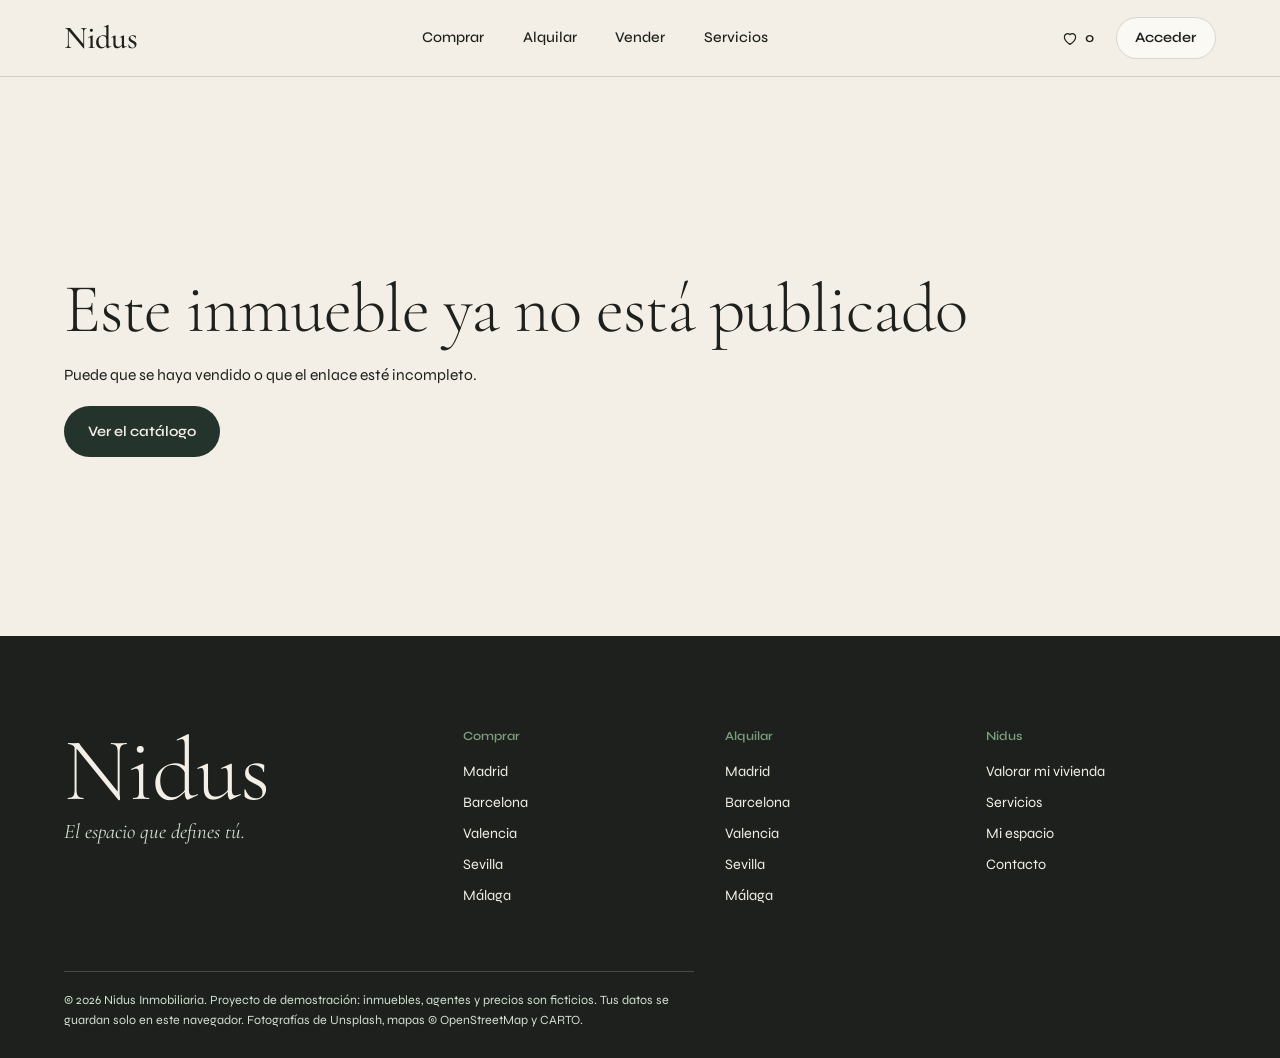
==== commit 7d410c8e: "feat: add core property pages, search functionality, and Leaflet map integration" ====
--- a/propiedad.html
+++ b/propiedad.html
@@ -1,385 +1,30 @@
 <!DOCTYPE html>
 <html lang="es">
 <head>
-  <meta charset="UTF-8" />
-  <meta name="viewport" content="width=device-width, initial-scale=1.0" />
-  <meta name="description" content="Penthouse frente al mar en Barcelona, Barceloneta. 180m², 4 habitaciones, 3 baños, terraza 60m². Precio: 1.250.000€" />
-  <title>Penthouse frente al mar · Barcelona — Nidus</title>
-  <link rel="preconnect" href="https://fonts.googleapis.com" />
-  <link rel="preconnect" href="https://fonts.gstatic.com" crossorigin />
-  <link href="https://fonts.googleapis.com/css2?family=Cormorant+Garamond:ital,wght@0,300;0,400;0,600;1,300;1,400&family=DM+Mono:wght@300;400&family=Syne:wght@400;700;800&display=swap" rel="stylesheet" />
-  <link rel="stylesheet" href="styles.css" />
-  <link rel="stylesheet" href="propiedad.css" />
+  <meta charset="UTF-8">
+  <meta name="viewport" content="width=device-width, initial-scale=1.0">
+  <meta name="theme-color" content="#f3efe6">
+  <link rel="icon" href="favicon.svg" type="image/svg+xml">
+  <link rel="preload" href="fonts/cormorant-garamond-latin-wght-normal.woff2" as="font" type="font/woff2" crossorigin>
+  <link rel="stylesheet" href="styles.css">
+  <link rel="stylesheet" href="vendor/leaflet/leaflet.css">
+  <link rel="stylesheet" href="propiedad.css">
+  <title>Inmueble — Nidus</title>
 </head>
-<body class="page-propiedad">
-
-  <nav class="nav nav--scrolled" role="navigation" aria-label="Navegación principal">
-    <a href="index.html" class="nav__logo" aria-label="Nidus inicio">
-      <span class="nav__logo-mark">N</span><span class="nav__logo-text">idus</span>
-    </a>
-    <button class="nav__toggle" aria-label="Abrir menú" aria-expanded="false">
-      <span></span><span></span>
-    </button>
-    <ul class="nav__links" role="list">
-      <li><a href="index.html#buscar" class="nav__link">Buscar</a></li>
-      <li><a href="index.html#destacados" class="nav__link">Destacados</a></li>
-      <li><a href="index.html#servicios" class="nav__link">Servicios</a></li>
-      <li><a href="index.html#contacto" class="nav__link">Contacto</a></li>
-      <li><a href="index.html#acceso" class="nav__link nav__link--cta">Acceder</a></li>
-    </ul>
-  </nav>
-
-  <main id="main-content">
-
-    <!-- HERO GALLERY -->
-    <section class="prop-hero" aria-label="Galería de la propiedad">
-      <div class="prop-gallery">
-        <div class="gallery-main" aria-label="Imagen principal">
-          <div class="gallery-img gallery-img--1"></div>
-          <div class="gallery-actions">
-            <button class="gallery-btn" id="gallery-prev" aria-label="Imagen anterior">←</button>
-            <span class="gallery-counter" aria-live="polite">1 / 5</span>
-            <button class="gallery-btn" id="gallery-next" aria-label="Imagen siguiente">→</button>
-          </div>
-          <button class="gallery-expand" aria-label="Ver galería completa">
-            <svg width="16" height="16" viewBox="0 0 24 24" fill="none" stroke="currentColor" stroke-width="2" aria-hidden="true"><path d="M8 3H5a2 2 0 0 0-2 2v3m18 0V5a2 2 0 0 0-2-2h-3m0 18h3a2 2 0 0 0 2-2v-3M3 16v3a2 2 0 0 0 2 2h3"/></svg>
-            Ver galería
-          </button>
-        </div>
-        <div class="gallery-thumbs" aria-label="Miniaturas de galería">
-          <div class="gallery-thumb gallery-thumb--active gallery-img--1" aria-label="Imagen 1" tabindex="0" role="button"></div>
-          <div class="gallery-thumb gallery-img--2" aria-label="Imagen 2" tabindex="0" role="button"></div>
-          <div class="gallery-thumb gallery-img--3" aria-label="Imagen 3" tabindex="0" role="button"></div>
-          <div class="gallery-thumb gallery-img--4" aria-label="Imagen 4" tabindex="0" role="button"></div>
-          <div class="gallery-thumb gallery-img--5" aria-label="Ver más imágenes" tabindex="0" role="button">
-            <div class="thumb-more">+3 más</div>
-          </div>
-        </div>
-      </div>
-    </section>
-
-    <!-- CONTENT -->
-    <div class="prop-layout" aria-label="Detalles de la propiedad">
-
-      <!-- LEFT: DETAILS -->
-      <div class="prop-detail">
-
-        <!-- BREADCRUMB -->
-        <nav class="breadcrumb" aria-label="Ruta de navegación">
-          <ol role="list">
-            <li><a href="index.html">Inicio</a></li>
-            <li aria-hidden="true">›</li>
-            <li><a href="#">Venta</a></li>
-            <li aria-hidden="true">›</li>
-            <li><a href="#">Barcelona</a></li>
-            <li aria-hidden="true">›</li>
-            <li aria-current="page">Penthouse Barceloneta</li>
-          </ol>
-        </nav>
-
-        <div class="prop-title-row">
-          <div>
-            <div class="prop-tags">
-              <span class="prop-tag prop-tag--premium">Premium</span>
-              <span class="prop-tag">Venta</span>
-              <span class="prop-tag prop-tag--new">Nueva publicación</span>
-            </div>
-            <h1 class="prop-title">Penthouse frente al mar</h1>
-            <p class="prop-address">
-              <svg width="14" height="14" viewBox="0 0 24 24" fill="currentColor" aria-hidden="true"><path d="M12 2C8.13 2 5 5.13 5 9c0 5.25 7 13 7 13s7-7.75 7-13c0-3.87-3.13-7-7-7zm0 9.5c-1.38 0-2.5-1.12-2.5-2.5s1.12-2.5 2.5-2.5 2.5 1.12 2.5 2.5-1.12 2.5-2.5 2.5z"/></svg>
-              Passeig Marítim, 142 · Barceloneta, Barcelona
-            </p>
-          </div>
-          <div class="prop-actions-top">
-            <button class="action-btn" aria-label="Compartir propiedad" title="Compartir">
-              <svg width="18" height="18" viewBox="0 0 24 24" fill="none" stroke="currentColor" stroke-width="2" aria-hidden="true"><circle cx="18" cy="5" r="3"/><circle cx="6" cy="12" r="3"/><circle cx="18" cy="19" r="3"/><line x1="8.59" y1="13.51" x2="15.42" y2="17.49"/><line x1="15.41" y1="6.51" x2="8.59" y2="10.49"/></svg>
-            </button>
-            <button class="action-btn" id="fav-btn" aria-label="Guardar en favoritos" aria-pressed="false" title="Favorito">
-              <svg width="18" height="18" viewBox="0 0 24 24" fill="none" stroke="currentColor" stroke-width="2" aria-hidden="true"><path d="M20.84 4.61a5.5 5.5 0 0 0-7.78 0L12 5.67l-1.06-1.06a5.5 5.5 0 0 0-7.78 7.78l1.06 1.06L12 21.23l7.78-7.78 1.06-1.06a5.5 5.5 0 0 0 0-7.78z"/></svg>
-            </button>
-          </div>
-        </div>
-
-        <!-- SPECS BAR -->
-        <div class="prop-specs-bar" role="list" aria-label="Características principales">
-          <div class="spec-item" role="listitem">
-            <svg width="20" height="20" viewBox="0 0 24 24" fill="none" stroke="currentColor" stroke-width="1.5" aria-hidden="true"><rect x="3" y="3" width="18" height="18" rx="2"/><path d="M3 9h18M9 21V9"/></svg>
-            <span class="spec-val">180 m²</span>
-            <span class="spec-key">Superficie</span>
-          </div>
-          <div class="spec-item" role="listitem">
-            <svg width="20" height="20" viewBox="0 0 24 24" fill="none" stroke="currentColor" stroke-width="1.5" aria-hidden="true"><path d="M3 9l9-7 9 7v11a2 2 0 0 1-2 2H5a2 2 0 0 1-2-2z"/><polyline points="9 22 9 12 15 12 15 22"/></svg>
-            <span class="spec-val">4</span>
-            <span class="spec-key">Habitaciones</span>
-          </div>
-          <div class="spec-item" role="listitem">
-            <svg width="20" height="20" viewBox="0 0 24 24" fill="none" stroke="currentColor" stroke-width="1.5" aria-hidden="true"><path d="M5 12H19M5 12a7 7 0 0 1 7-7v7H5z"/><path d="M19 12v4a4 4 0 0 1-4 4H9a4 4 0 0 1-4-4v-4"/></svg>
-            <span class="spec-val">3</span>
-            <span class="spec-key">Baños</span>
-          </div>
-          <div class="spec-item" role="listitem">
-            <svg width="20" height="20" viewBox="0 0 24 24" fill="none" stroke="currentColor" stroke-width="1.5" aria-hidden="true"><path d="M17 3a2.828 2.828 0 1 1 4 4L7.5 20.5 2 22l1.5-5.5L17 3z"/></svg>
-            <span class="spec-val">60 m²</span>
-            <span class="spec-key">Terraza</span>
-          </div>
-          <div class="spec-item" role="listitem">
-            <svg width="20" height="20" viewBox="0 0 24 24" fill="none" stroke="currentColor" stroke-width="1.5" aria-hidden="true"><rect x="1" y="3" width="15" height="13"/><polygon points="16 8 20 8 23 11 23 16 16 16 16 8"/><circle cx="5.5" cy="18.5" r="2.5"/><circle cx="18.5" cy="18.5" r="2.5"/></svg>
-            <span class="spec-val">2</span>
-            <span class="spec-key">Garajes</span>
-          </div>
-          <div class="spec-item" role="listitem">
-            <svg width="20" height="20" viewBox="0 0 24 24" fill="none" stroke="currentColor" stroke-width="1.5" aria-hidden="true"><path d="M3 9l9-7 9 7v11a2 2 0 0 1-2 2H5a2 2 0 0 1-2-2z"/></svg>
-            <span class="spec-val">5ª</span>
-            <span class="spec-key">Planta</span>
-          </div>
-        </div>
-
-        <!-- DESCRIPTION -->
-        <section class="prop-section" aria-label="Descripción">
-          <h2 class="prop-section-title">Sobre esta propiedad</h2>
-          <div class="prop-description" id="prop-desc">
-            <p>Un penthouse de diseño excepcional en primera línea de mar, con vistas panorámicas de 180º al Mediterráneo. Diseñado por el estudio Ventura Arquitectes en 2021 para un cliente internacional, esta propiedad representa lo mejor de la arquitectura contemporánea fusionada con el estilo de vida mediterráneo.</p>
-            <p>La planta principal alberga un gran salón-comedor de 65m² con techos de 3.2m, una cocina de isla italiana totalmente equipada y dos habitaciones en suite. La planta superior, accesible por escalera de diseño, comprende dos habitaciones adicionales y la terraza principal con jacuzzi exterior y zona de cine al aire libre.</p>
-            <p>El edificio cuenta con conserjería 24h, piscina comunitaria en azotea y spa privado. La propiedad se entrega amueblada con piezas de diseño originales, negociables por separado. Certificación energética A+.</p>
-          </div>
-          <button class="btn-expand" id="expand-desc" aria-expanded="false" aria-controls="prop-desc">
-            Leer más <svg width="14" height="14" viewBox="0 0 24 24" fill="none" stroke="currentColor" stroke-width="2" aria-hidden="true"><polyline points="6 9 12 15 18 9"/></svg>
-          </button>
-        </section>
-
-        <!-- FEATURES -->
-        <section class="prop-section" aria-label="Características detalladas">
-          <h2 class="prop-section-title">Características</h2>
-          <div class="features-grid">
-            <div class="feature-group">
-              <h3 class="feature-group-title">Interiores</h3>
-              <ul class="feature-list" role="list">
-                <li>Suelo de mármol calacatta</li>
-                <li>Domótica Crestron completa</li>
-                <li>Climatización por suelo radiante</li>
-                <li>Cocina Boffi con electrodomésticos Miele</li>
-                <li>Armarios a medida en todas las habitaciones</li>
-                <li>Bodega climatizada 500 botellas</li>
-              </ul>
-            </div>
-            <div class="feature-group">
-              <h3 class="feature-group-title">Exteriores</h3>
-              <ul class="feature-list" role="list">
-                <li>Terraza de 60m² con Jacuzzi</li>
-                <li>Cine exterior con proyector</li>
-                <li>Jardín vertical con riego automático</li>
-                <li>Zona de cocina exterior BBQ</li>
-              </ul>
-            </div>
-            <div class="feature-group">
-              <h3 class="feature-group-title">Edificio</h3>
-              <ul class="feature-list" role="list">
-                <li>Conserjería 24 horas</li>
-                <li>Piscina en azotea</li>
-                <li>Spa y sauna privados</li>
-                <li>2 plazas de garaje</li>
-                <li>Trastero 25m²</li>
-                <li>Seguridad perimetral</li>
-              </ul>
-            </div>
-            <div class="feature-group">
-              <h3 class="feature-group-title">Eficiencia</h3>
-              <ul class="feature-list" role="list">
-                <li>Certificación energética A+</li>
-                <li>Paneles solares propios</li>
-                <li>Ventanas triple acristalamiento</li>
-                <li>Recuperador de calor</li>
-              </ul>
-            </div>
-          </div>
-        </section>
-
-        <!-- VIRTUAL TOUR -->
-        <section class="prop-section" aria-label="Visita virtual">
-          <h2 class="prop-section-title">Visita virtual 360°</h2>
-          <div class="virtual-tour" role="img" aria-label="Vista previa de visita virtual 360 grados">
-            <div class="virtual-tour__preview">
-              <div class="vt-dots" aria-hidden="true">
-                <span></span><span></span><span></span><span></span><span></span>
-              </div>
-              <button class="vt-play" aria-label="Iniciar visita virtual">
-                <svg width="28" height="28" viewBox="0 0 24 24" fill="currentColor" aria-hidden="true"><polygon points="5 3 19 12 5 21 5 3"/></svg>
-              </button>
-              <p class="vt-label">Visita virtual interactiva disponible</p>
-            </div>
-          </div>
-        </section>
-
-        <!-- MAP -->
-        <section class="prop-section" aria-label="Ubicación en mapa">
-          <h2 class="prop-section-title">Ubicación</h2>
-          <div class="prop-map" role="img" aria-label="Mapa de ubicación de la propiedad en Barceloneta, Barcelona">
-            <div class="prop-map__bg"></div>
-            <div class="prop-map__pin" aria-hidden="true">
-              <div class="pin-dot"></div>
-              <div class="pin-ring"></div>
-            </div>
-            <div class="prop-map__label">Barceloneta, Barcelona</div>
-          </div>
-          <div class="poi-grid" aria-label="Puntos de interés cercanos">
-            <div class="poi">
-              <span class="poi__icon" aria-hidden="true">🚇</span>
-              <span class="poi__name">Metro Barceloneta</span>
-              <span class="poi__dist">4 min</span>
-            </div>
-            <div class="poi">
-              <span class="poi__icon" aria-hidden="true">🏖️</span>
-              <span class="poi__name">Playa Barceloneta</span>
-              <span class="poi__dist">2 min</span>
-            </div>
-            <div class="poi">
-              <span class="poi__icon" aria-hidden="true">🛒</span>
-              <span class="poi__name">Mercado Santa Caterina</span>
-              <span class="poi__dist">8 min</span>
-            </div>
-            <div class="poi">
-              <span class="poi__icon" aria-hidden="true">✈️</span>
-              <span class="poi__name">Aeropuerto El Prat</span>
-              <span class="poi__dist">25 min</span>
-            </div>
-          </div>
-        </section>
-
-      </div><!-- /prop-detail -->
-
-      <!-- RIGHT: SIDEBAR -->
-      <aside class="prop-sidebar" aria-label="Información de precio y contacto">
-
-        <!-- PRICE CARD -->
-        <div class="price-card">
-          <div class="price-card__header">
-            <p class="price-card__ref">Ref. NID-2024-0847</p>
-            <div class="price-card__price-row">
-              <p class="price-card__price">€ 1.250.000</p>
-              <span class="price-tag">Venta</span>
-            </div>
-            <p class="price-card__sqm">€ 6.944 / m²</p>
-          </div>
-
-          <div class="price-card__agent">
-            <div class="agent-avatar" aria-hidden="true">MA</div>
-            <div>
-              <p class="agent-name">Mireia Alcántara</p>
-              <p class="agent-role">Agente Premium · Barcelona</p>
-            </div>
-            <div class="agent-rating" aria-label="Valoración del agente: 4.9 de 5">⭐ 4.9</div>
-          </div>
-
-          <div class="price-card__actions">
-            <button class="btn btn--primary btn--full" id="visit-btn">Solicitar visita</button>
-            <button class="btn btn--ghost btn--full" style="color:var(--c-ink); border-color:rgba(74,69,64,.2)">
-              <svg width="16" height="16" viewBox="0 0 24 24" fill="none" stroke="currentColor" stroke-width="2" aria-hidden="true"><path d="M22 16.92v3a2 2 0 0 1-2.18 2 19.79 19.79 0 0 1-8.63-3.07A19.5 19.5 0 0 1 4.69 12 19.79 19.79 0 0 1 1.61 3.18 2 2 0 0 1 3.6 1h3a2 2 0 0 1 2 1.72 12.84 12.84 0 0 0 .7 2.81 2 2 0 0 1-.45 2.11L8.09 8.91a16 16 0 0 0 6 6l.79-.79a2 2 0 0 1 2.11-.45 12.84 12.84 0 0 0 2.81.7A2 2 0 0 1 21.73 16.92z"/></svg>
-              Llamar ahora
-            </button>
-          </div>
-
-          <form class="visit-form" id="visit-form" aria-label="Formulario para solicitar visita" hidden>
-            <h4>¿Cuándo prefieres la visita?</h4>
-            <div class="visit-dates" role="group" aria-label="Fechas disponibles">
-              <button type="button" class="visit-date" aria-pressed="false">Lun 15</button>
-              <button type="button" class="visit-date" aria-pressed="false">Mar 16</button>
-              <button type="button" class="visit-date" aria-pressed="false">Jue 18</button>
-              <button type="button" class="visit-date" aria-pressed="false">Vie 19</button>
-            </div>
-            <div class="visit-times" role="group" aria-label="Horarios disponibles">
-              <button type="button" class="visit-time" aria-pressed="false">10:00</button>
-              <button type="button" class="visit-time" aria-pressed="false">12:00</button>
-              <button type="button" class="visit-time" aria-pressed="false">16:00</button>
-              <button type="button" class="visit-time" aria-pressed="false">18:00</button>
-            </div>
-            <input type="text" placeholder="Tu nombre" aria-label="Nombre" style="width:100%;padding:.7rem;margin-bottom:.8rem;border:1px solid rgba(74,69,64,.15);border-radius:6px;font:inherit;font-size:.9rem" />
-            <input type="tel" placeholder="+34 600 000 000" aria-label="Teléfono" style="width:100%;padding:.7rem;margin-bottom:1rem;border:1px solid rgba(74,69,64,.15);border-radius:6px;font:inherit;font-size:.9rem" />
-            <button type="submit" class="btn btn--primary btn--full">Confirmar visita</button>
-          </form>
-
-          <p class="price-card__note">
-            <svg width="14" height="14" viewBox="0 0 24 24" fill="none" stroke="currentColor" stroke-width="2" aria-hidden="true"><circle cx="12" cy="12" r="10"/><line x1="12" y1="8" x2="12" y2="12"/><line x1="12" y1="16" x2="12.01" y2="16"/></svg>
-            Sin comisión de agencia para el comprador
-          </p>
-        </div>
-
-        <!-- MORTGAGE CALCULATOR -->
-        <div class="mortgage-calc" aria-label="Calculadora de hipoteca">
-          <h3 class="mortgage-calc__title">Calcula tu hipoteca</h3>
-          <div class="mortgage-calc__row">
-            <label for="mc-entrada">Entrada (20%)</label>
-            <div class="mc-input-wrap">
-              <input type="number" id="mc-entrada" value="250000" min="0" max="1250000" step="5000" aria-label="Importe de entrada en euros" />
-              <span>€</span>
-            </div>
-          </div>
-          <div class="mortgage-calc__row">
-            <label for="mc-plazo">Plazo</label>
-            <div class="mc-input-wrap">
-              <input type="number" id="mc-plazo" value="30" min="5" max="40" step="1" aria-label="Plazo en años" />
-              <span>años</span>
-            </div>
-          </div>
-          <div class="mortgage-calc__row">
-            <label for="mc-tipo">Tipo de interés</label>
-            <div class="mc-input-wrap">
-              <input type="number" id="mc-tipo" value="3.5" min="0.1" max="10" step="0.1" aria-label="Tipo de interés anual en porcentaje" />
-              <span>%</span>
-            </div>
-          </div>
-          <div class="mortgage-result" aria-live="polite" aria-label="Cuota mensual estimada">
-            <p class="mortgage-result__label">Cuota mensual estimada</p>
-            <p class="mortgage-result__value" id="mc-result">€ 4.491</p>
-            <p class="mortgage-result__sub" id="mc-capital">Capital a financiar: € 1.000.000</p>
-          </div>
-          <p class="mortgage-disclaimer">Cálculo orientativo. Consulte con su entidad bancaria.</p>
-        </div>
-
-        <!-- SIMILAR PROPERTIES -->
-        <div class="similar-props" aria-label="Propiedades similares">
-          <h3 class="similar-props__title">Propiedades similares</h3>
-          <article class="sim-prop" aria-label="Propiedad similar: Ático en Diagonal Mar">
-            <div class="sim-prop__img sim-img--1"></div>
-            <div class="sim-prop__body">
-              <h4>Ático en Diagonal Mar</h4>
-              <p>150 m² · 3 hab · € 980.000</p>
-              <a href="#" class="sim-prop__link">Ver →</a>
-            </div>
-          </article>
-          <article class="sim-prop" aria-label="Propiedad similar: Piso en Port Olímpic">
-            <div class="sim-prop__img sim-img--2"></div>
-            <div class="sim-prop__body">
-              <h4>Piso en Port Olímpic</h4>
-              <p>110 m² · 3 hab · € 720.000</p>
-              <a href="#" class="sim-prop__link">Ver →</a>
-            </div>
-          </article>
-          <article class="sim-prop" aria-label="Propiedad similar: Dúplex en Poblenou">
-            <div class="sim-prop__img sim-img--3"></div>
-            <div class="sim-prop__body">
-              <h4>Dúplex en Poblenou</h4>
-              <p>130 m² · 3 hab · € 650.000</p>
-              <a href="#" class="sim-prop__link">Ver →</a>
-            </div>
-          </article>
-        </div>
-
-      </aside><!-- /prop-sidebar -->
-    </div><!-- /prop-layout -->
-
-  </main>
-
-  <!-- FOOTER -->
-  <footer class="footer" role="contentinfo">
-    <div class="footer__bottom" style="max-width:1200px;margin:0 auto;padding:1.5rem 3rem;display:flex;justify-content:space-between;align-items:center;flex-wrap:wrap;gap:1rem;border-top:1px solid rgba(201,191,176,.06)">
-      <a href="index.html" style="font-family:var(--ff-display);font-size:1.2rem;color:var(--c-cream)">
-        <span class="nav__logo-mark">N</span><span class="nav__logo-text">idus</span>
-      </a>
-      <p style="font-family:var(--ff-mono);font-size:.68rem;color:rgba(201,191,176,.3);letter-spacing:.06em">© 2025 Nidus Inmobiliaria S.L. — Ficticio</p>
-    </div>
-  </footer>
-
+<body data-pagina="propiedad" data-cab="cab-fija">
+  <div data-nidus="cabecera"></div>
+  <main id="contenido" class="ficha"></main>
+  <div class="visor" id="visor" role="dialog" aria-modal="true" aria-label="Galería" hidden>
+    <button type="button" class="visor-cerrar" data-v="cerrar">Cerrar</button>
+    <button type="button" class="redondo visor-prev" data-v="-1" aria-label="Anterior">‹</button>
+    <img id="visor-img" alt="">
+    <button type="button" class="redondo visor-next" data-v="1" aria-label="Siguiente">›</button>
+    <p class="visor-cuenta" id="visor-cuenta"></p>
+  </div>
+  <div data-nidus="pie"></div>
+  <script src="vendor/leaflet/leaflet.js"></script>
+  <script src="datos.js"></script>
   <script src="app.js"></script>
   <script src="propiedad.js"></script>
 </body>
-</html>+</html>
--- a/styles.css
+++ b/styles.css
@@ -1,1281 +1,326 @@
-/* ============================================================
-   NIDUS — Inmobiliaria de nueva generación
-   Paleta: Grafito profundo · Arena cálida · Verde salvia · Crema
-   Tipografía: Cormorant Garamond (display) + Syne (sans) + DM Mono
-   ============================================================ */
-
-:root {
-  --c-night:   #0f0e0d;
-  --c-ink:     #1c1a18;
-  --c-coal:    #2a2724;
-  --c-stone:   #4a4540;
-  --c-mist:    #8c857c;
-  --c-sand:    #c9bfb0;
-  --c-cream:   #f5f0e8;
-  --c-white:   #fdfaf6;
-  --c-sage:    #7a9e7e;
-  --c-sage-l:  #a4c4a8;
-  --c-rust:    #c4613a;
-  --c-gold:    #c9a84c;
-  --c-alert:   #e05c3a;
-
-  --ff-display: 'Cormorant Garamond', Georgia, serif;
-  --ff-sans:    'Syne', system-ui, sans-serif;
-  --ff-mono:    'DM Mono', 'Courier New', monospace;
-
-  --ease-out-expo: cubic-bezier(0.19, 1, 0.22, 1);
-  --ease-in-out:   cubic-bezier(0.77, 0, 0.175, 1);
-
-  --radius-sm: 6px;
-  --radius-md: 12px;
-  --radius-lg: 20px;
-  --radius-xl: 32px;
-
-  --shadow-card: 0 4px 24px rgba(15,14,13,.18), 0 1px 4px rgba(15,14,13,.12);
-  --shadow-float: 0 12px 48px rgba(15,14,13,.28);
-}
-
-/* ─── RESET ─────────────────────────────────────────────── */
-*, *::before, *::after { box-sizing: border-box; margin: 0; padding: 0; }
-html { scroll-behavior: smooth; font-size: 16px; }
-body {
-  font-family: var(--ff-sans);
-  background: var(--c-white);
-  color: var(--c-ink);
-  overflow-x: hidden;
-  -webkit-font-smoothing: antialiased;
-}
-img, video { display: block; max-width: 100%; }
-a { color: inherit; text-decoration: none; }
-button { cursor: pointer; border: none; background: none; font: inherit; }
-ul { list-style: none; }
-input, select, textarea {
-  font: inherit;
-  border: none;
-  outline: none;
-  background: transparent;
-}
-::selection { background: var(--c-sage); color: var(--c-white); }
-
-/* ─── SKIP LINK ──────────────────────────────────────────── */
-.skip-link {
-  position: fixed; top: -100%; left: 1rem;
-  background: var(--c-sage); color: var(--c-white);
-  padding: .5rem 1rem; border-radius: var(--radius-sm);
-  z-index: 9999; transition: top .2s;
-}
-.skip-link:focus { top: 1rem; }
-
-/* ─── GRAIN TEXTURE ──────────────────────────────────────── */
-.grain {
-  position: absolute; inset: 0; pointer-events: none; z-index: 1;
-  background-image: url("data:image/svg+xml,%3Csvg viewBox='0 0 256 256' xmlns='http://www.w3.org/2000/svg'%3E%3Cfilter id='noise'%3E%3CfeTurbulence type='fractalNoise' baseFrequency='0.9' numOctaves='4' stitchTiles='stitch'/%3E%3C/filter%3E%3Crect width='100%25' height='100%25' filter='url(%23noise)' opacity='1'/%3E%3C/svg%3E");
-  opacity: .035; mix-blend-mode: overlay;
-}
-
-/* ─── GRID LINES ──────────────────────────────────────────── */
-.grid-lines {
-  position: absolute; inset: 0; pointer-events: none; z-index: 0;
-  background-image:
-    linear-gradient(to right, rgba(201,191,176,.06) 1px, transparent 1px),
-    linear-gradient(to bottom, rgba(201,191,176,.06) 1px, transparent 1px);
-  background-size: 80px 80px;
-}
-
-/* ─── NAVIGATION ─────────────────────────────────────────── */
-.nav {
-  position: fixed; top: 0; left: 0; right: 0;
-  z-index: 900;
-  display: flex; align-items: center; justify-content: space-between;
-  padding: 1.25rem 3rem;
-  transition: background .4s var(--ease-out-expo), box-shadow .4s;
-}
-.nav.nav--scrolled {
-  background: rgba(15,14,13,.92);
-  backdrop-filter: blur(20px);
-  box-shadow: 0 1px 0 rgba(201,191,176,.1);
-}
-.nav__logo {
-  display: flex; align-items: baseline; gap: 0;
-  font-family: var(--ff-display);
-  font-size: 1.6rem; font-weight: 600;
-  color: var(--c-cream);
-  letter-spacing: -.01em;
-}
-.nav__logo-mark {
-  color: var(--c-sage);
-  font-style: italic;
-  font-size: 1.9rem;
-}
-.nav__links {
-  display: flex; align-items: center; gap: 2rem;
-}
-.nav__link {
-  font-family: var(--ff-sans);
-  font-size: .82rem; font-weight: 700;
-  letter-spacing: .12em; text-transform: uppercase;
-  color: var(--c-sand);
-  transition: color .2s;
-}
-.nav__link:hover { color: var(--c-cream); }
-.nav__link--cta {
-  padding: .5rem 1.2rem;
-  border: 1px solid rgba(201,191,176,.3);
-  border-radius: var(--radius-sm);
-  color: var(--c-cream);
-  transition: background .2s, border-color .2s;
-}
-.nav__link--cta:hover {
-  background: var(--c-sage);
-  border-color: var(--c-sage);
-}
-.nav__toggle {
-  display: none;
-  flex-direction: column; gap: 5px;
-  padding: .4rem;
-}
-.nav__toggle span {
-  display: block; width: 24px; height: 2px;
-  background: var(--c-cream);
-  border-radius: 2px;
-  transition: transform .3s, opacity .3s;
-}
-
-/* ─── SCROLL ROOT ────────────────────────────────────────── */
-.scroll-root {
-  /* Each panel = 100vh, stacked */
-}
-
-/* ─── PANELS (base) ──────────────────────────────────────── */
-.panel {
-  position: relative;
-  min-height: 100vh;
-  display: flex; align-items: center;
-  overflow: hidden;
-}
-.panel__bg {
-  position: absolute; inset: 0;
-  z-index: 0;
-}
-
-/* ─── PANEL HERO ─────────────────────────────────────────── */
-.panel--hero { background: var(--c-night); }
-.panel__bg--hero {
-  background:
-    radial-gradient(ellipse 80% 60% at 70% 50%, rgba(122,158,126,.12) 0%, transparent 60%),
-    radial-gradient(ellipse 60% 80% at 20% 80%, rgba(201,168,76,.06) 0%, transparent 50%),
-    var(--c-night);
-}
-
-.hero__content {
-  position: relative; z-index: 2;
-  padding: 8rem 3rem 4rem 3rem;
-  max-width: 700px;
-  animation: heroFadeIn 1.2s var(--ease-out-expo) both;
-}
-@keyframes heroFadeIn {
-  from { opacity: 0; transform: translateY(40px); }
-  to   { opacity: 1; transform: translateY(0); }
-}
-
-.hero__eyebrow {
-  font-family: var(--ff-mono);
-  font-size: .72rem; letter-spacing: .18em;
-  color: var(--c-sage); text-transform: uppercase;
-  margin-bottom: 1.5rem;
-  opacity: .85;
-}
-
-.hero__headline {
-  font-family: var(--ff-display);
-  font-size: clamp(3.5rem, 8vw, 7rem);
-  font-weight: 300;
-  line-height: 1;
-  color: var(--c-cream);
-  letter-spacing: -.02em;
-  margin-bottom: 1.8rem;
-}
-.hero__line { display: block; }
-.hero__line--italic { font-style: italic; color: var(--c-sage-l); }
-.hero__line[data-line="1"] { animation: lineIn .9s .1s var(--ease-out-expo) both; }
-.hero__line[data-line="2"] { animation: lineIn .9s .25s var(--ease-out-expo) both; }
-.hero__line[data-line="3"] { animation: lineIn .9s .4s var(--ease-out-expo) both; }
-@keyframes lineIn {
-  from { opacity: 0; transform: translateX(-30px); }
-  to   { opacity: 1; transform: translateX(0); }
-}
-
-.hero__sub {
-  font-size: 1.05rem; line-height: 1.65;
-  color: var(--c-mist); max-width: 480px;
-  margin-bottom: 2.5rem;
-  animation: heroFadeIn 1s .55s var(--ease-out-expo) both;
-}
-
-.hero__actions {
-  display: flex; gap: 1rem; flex-wrap: wrap;
-  margin-bottom: 3.5rem;
-  animation: heroFadeIn 1s .7s var(--ease-out-expo) both;
-}
-
-.hero__stats {
-  display: flex; align-items: center; gap: 2rem;
-  animation: heroFadeIn 1s .85s var(--ease-out-expo) both;
-}
-.stat__num {
-  display: block;
-  font-family: var(--ff-display);
-  font-size: 2.6rem; font-weight: 600;
-  color: var(--c-cream); line-height: 1;
-}
-.stat__label {
-  font-family: var(--ff-mono);
-  font-size: .68rem; letter-spacing: .1em;
-  color: var(--c-mist); text-transform: uppercase;
-}
-.stat__divider {
-  width: 1px; height: 40px;
-  background: rgba(201,191,176,.2);
-}
-
-/* HERO VISUAL FLOATING CARDS */
-.hero__visual {
-  position: absolute; right: 3rem; top: 50%;
-  transform: translateY(-50%);
-  z-index: 2;
-  width: min(400px, 40vw);
-  pointer-events: none;
-  animation: heroFadeIn 1.2s .5s var(--ease-out-expo) both;
-}
-.hero__card-float {
-  position: absolute;
-  animation: floatY 6s ease-in-out infinite;
-}
-.hero__card-float--1 { top: 0; left: 0; right: 0; animation-delay: 0s; }
-.hero__card-float--2 { top: -60px; right: -40px; animation-delay: 1.5s; }
-.hero__card-float--3 { bottom: -80px; left: -30px; animation-delay: 3s; }
-@keyframes floatY {
-  0%,100% { transform: translateY(0); }
-  50% { transform: translateY(-14px); }
-}
-
-.float-card {
-  background: rgba(28,26,24,.85);
-  border: 1px solid rgba(201,191,176,.12);
-  border-radius: var(--radius-lg);
-  overflow: hidden;
-  backdrop-filter: blur(20px);
-  box-shadow: var(--shadow-float);
-}
-.float-card__img {
-  height: 180px;
-  background: linear-gradient(135deg, var(--c-coal), var(--c-stone));
-  position: relative;
-  overflow: hidden;
-}
-.fc1 {
-  background:
-    linear-gradient(160deg, rgba(122,158,126,.3) 0%, transparent 60%),
-    linear-gradient(to bottom, transparent 40%, rgba(15,14,13,.8)),
-    repeating-linear-gradient(45deg, rgba(201,191,176,.04) 0, rgba(201,191,176,.04) 1px, transparent 0, transparent 50%),
-    linear-gradient(135deg, #2d3830, #1c2420);
-  background-size: auto, auto, 20px 20px, auto;
-}
-.float-card__body { padding: 1rem 1.2rem; }
-.float-card__tag {
-  font-family: var(--ff-mono);
-  font-size: .68rem; letter-spacing: .12em; text-transform: uppercase;
-  color: var(--c-sage); background: rgba(122,158,126,.12);
-  padding: .2rem .6rem; border-radius: 20px;
-  display: inline-block; margin-bottom: .5rem;
-}
-.float-card__title {
-  font-family: var(--ff-display);
-  font-size: 1.05rem; color: var(--c-cream);
-  margin-bottom: .3rem;
-}
-.float-card__price {
-  font-family: var(--ff-sans); font-weight: 700;
-  font-size: .95rem; color: var(--c-sand);
-}
-.float-card--sm .float-card__body { padding: .8rem 1rem; }
-.float-card__badge {
-  font-family: var(--ff-mono);
-  font-size: .68rem; letter-spacing: .08em;
-  color: var(--c-gold); background: rgba(201,168,76,.1);
-  padding: .25rem .7rem; border-radius: 20px;
-  display: inline-block; margin-bottom: .4rem;
-}
-.float-card__badge--green {
-  color: var(--c-sage); background: rgba(122,158,126,.12);
-}
-.float-card__mini {
-  font-size: .85rem; color: var(--c-sand);
-}
-
-/* SCROLL HINT */
-.scroll-hint {
-  position: absolute; bottom: 2rem; left: 50%;
-  transform: translateX(-50%);
-  display: flex; flex-direction: column; align-items: center; gap: .5rem;
-  z-index: 2;
-  animation: heroFadeIn 1s 1.5s var(--ease-out-expo) both;
-}
-.scroll-hint__bar {
-  display: block; width: 1px; height: 50px;
-  background: linear-gradient(to bottom, var(--c-sage), transparent);
-  animation: barPulse 2s ease-in-out infinite;
-}
-@keyframes barPulse {
-  0%,100% { opacity: .5; transform: scaleY(1); }
-  50% { opacity: 1; transform: scaleY(1.2); }
-}
-.scroll-hint__text {
-  font-family: var(--ff-mono);
-  font-size: .62rem; letter-spacing: .2em; text-transform: uppercase;
-  color: var(--c-mist);
-}
-
-/* ─── BUTTONS ────────────────────────────────────────────── */
-.btn {
-  display: inline-flex; align-items: center; gap: .5rem;
-  font-family: var(--ff-sans); font-weight: 700;
-  font-size: .82rem; letter-spacing: .08em; text-transform: uppercase;
-  padding: .9rem 2rem; border-radius: var(--radius-sm);
-  transition: all .25s var(--ease-out-expo);
-  white-space: nowrap;
-}
-.btn--primary {
-  background: var(--c-sage); color: var(--c-white);
-  box-shadow: 0 0 0 0 rgba(122,158,126,0);
-}
-.btn--primary:hover {
-  background: var(--c-sage-l);
-  box-shadow: 0 8px 24px rgba(122,158,126,.3);
-  transform: translateY(-2px);
-}
-.btn--ghost {
-  background: transparent; color: var(--c-cream);
-  border: 1px solid rgba(201,191,176,.25);
-}
-.btn--ghost:hover {
-  background: rgba(201,191,176,.08);
-  border-color: rgba(201,191,176,.5);
-}
-.btn--search {
-  background: var(--c-rust); color: var(--c-white);
-  padding: .9rem 1.8rem;
-  border-radius: var(--radius-sm);
-  align-self: flex-end;
-}
-.btn--search:hover { background: #d4703f; transform: translateY(-1px); }
-.btn--card {
-  background: transparent; color: var(--c-sage);
-  border: 1px solid var(--c-sage);
-  padding: .55rem 1.2rem;
-  font-size: .75rem;
-}
-.btn--card:hover { background: var(--c-sage); color: var(--c-white); }
-.btn--light {
-  background: var(--c-cream); color: var(--c-ink);
-}
-.btn--light:hover { background: var(--c-white); transform: translateY(-2px); }
-.btn--outline-light {
-  background: transparent; color: var(--c-cream);
-  border: 1px solid rgba(245,240,232,.4);
-}
-.btn--outline-light:hover { background: rgba(245,240,232,.1); }
-.btn--full { width: 100%; justify-content: center; }
-.btn--social {
-  width: 100%; justify-content: center; gap: .8rem;
-  border: 1px solid rgba(74,69,64,.2);
-  border-radius: var(--radius-sm);
-  padding: .8rem;
-  font-size: .85rem; color: var(--c-coal);
-  transition: background .2s;
-}
-.btn--social:hover { background: rgba(74,69,64,.06); }
-
-/* ─── SECTION TAGS ───────────────────────────────────────── */
-.section-tag {
-  font-family: var(--ff-mono);
-  font-size: .68rem; letter-spacing: .2em; text-transform: uppercase;
-  color: var(--c-mist);
-  display: block; margin-bottom: 1.2rem;
-}
-.section-tag--light { color: rgba(245,240,232,.5); }
-
-/* ─── PANEL SEARCH ───────────────────────────────────────── */
-.panel--search { background: var(--c-cream); min-height: 100vh; }
-.panel__bg--search {
-  background:
-    radial-gradient(ellipse 100% 60% at 80% 100%, rgba(122,158,126,.08) 0%, transparent 60%),
-    var(--c-cream);
-}
-.search__container {
-  position: relative; z-index: 2;
-  width: 100%; max-width: 1100px;
-  margin: 0 auto;
-  padding: 7rem 3rem 5rem;
-  display: grid;
-  grid-template-columns: 1fr 1fr;
-  grid-template-rows: auto auto auto auto;
-  gap: 2rem;
-}
-.search__header { grid-column: 1 / -1; }
-.search__title {
-  font-family: var(--ff-display);
-  font-size: clamp(2.5rem, 5vw, 4.5rem);
-  font-weight: 300; line-height: 1.05;
-  color: var(--c-ink);
-}
-.search__title em { color: var(--c-sage); font-style: italic; }
-.search__tabs {
-  display: flex; gap: .5rem;
-  grid-column: 1 / -1;
-}
-.stab {
-  font-family: var(--ff-sans); font-weight: 700;
-  font-size: .8rem; letter-spacing: .1em; text-transform: uppercase;
-  padding: .6rem 1.4rem;
-  border-radius: 40px;
-  border: 1px solid rgba(74,69,64,.2);
-  color: var(--c-stone);
-  transition: all .2s;
-}
-.stab:hover { border-color: var(--c-sage); color: var(--c-sage); }
-.stab--active {
-  background: var(--c-ink); color: var(--c-cream);
-  border-color: var(--c-ink);
-}
-.search__form { grid-column: 1; display: flex; flex-direction: column; gap: 1rem; }
-.search__fields {
-  display: grid; grid-template-columns: 1fr 1fr;
-  gap: 1rem; align-items: end;
-}
-.field { display: flex; flex-direction: column; gap: .4rem; }
-.field__label {
-  font-family: var(--ff-mono);
-  font-size: .68rem; letter-spacing: .12em; text-transform: uppercase;
-  color: var(--c-stone);
-}
-.field__input {
-  border-bottom: 1.5px solid rgba(74,69,64,.25);
-  padding: .75rem 0;
-  font-size: .95rem; color: var(--c-ink);
-  transition: border-color .2s;
-  background: transparent;
-}
-.field__input:focus { border-color: var(--c-sage); }
-.field__input--select { appearance: none; cursor: pointer; }
-.search__filters {
-  display: flex; flex-wrap: wrap; gap: .5rem;
-}
-.filter-chip {
-  font-family: var(--ff-mono);
-  font-size: .72rem; letter-spacing: .08em;
-  padding: .45rem 1rem;
-  border-radius: 40px;
-  border: 1px solid rgba(74,69,64,.2);
-  color: var(--c-stone);
-  transition: all .2s;
-}
-.filter-chip:hover, .filter-chip--active {
-  background: var(--c-ink); color: var(--c-cream);
-  border-color: var(--c-ink);
-}
-.search__map-preview { grid-column: 2; grid-row: 3 / 5; }
-.map-mockup {
-  position: relative;
-  height: 360px;
-  background:
-    linear-gradient(160deg, #e8e2d6 0%, #d8d0c4 100%);
-  border-radius: var(--radius-xl);
-  overflow: hidden;
-  box-shadow: var(--shadow-card);
-}
-.map-grid-overlay {
-  position: absolute; inset: 0;
-  background-image:
-    linear-gradient(to right, rgba(74,69,64,.06) 1px, transparent 1px),
-    linear-gradient(to bottom, rgba(74,69,64,.06) 1px, transparent 1px);
-  background-size: 40px 40px;
-}
-.map-placeholder-text {
-  position: absolute; bottom: 1rem; left: 50%;
-  transform: translateX(-50%);
-  font-family: var(--ff-mono); font-size: .68rem;
-  letter-spacing: .1em; text-transform: uppercase;
-  color: rgba(74,69,64,.4);
-}
-.map-dot {
-  position: absolute;
-  z-index: 2;
-  animation: dotPulse 3s ease-in-out infinite;
-}
-.map-dot::before {
-  content: '';
-  display: block; width: 14px; height: 14px;
-  background: var(--c-sage);
-  border-radius: 50%;
-  border: 2px solid var(--c-white);
-  box-shadow: 0 0 0 4px rgba(122,158,126,.2);
-}
-.map-dot--alt::before { background: var(--c-rust); box-shadow: 0 0 0 4px rgba(196,97,58,.2); }
-@keyframes dotPulse {
-  0%,100% { transform: scale(1); }
-  50% { transform: scale(1.15); }
-}
-.map-dot__label {
-  position: absolute; bottom: calc(100% + 6px); left: 50%;
-  transform: translateX(-50%);
-  background: var(--c-ink); color: var(--c-cream);
-  font-family: var(--ff-mono); font-size: .65rem;
-  padding: .2rem .5rem; border-radius: var(--radius-sm);
-  white-space: nowrap;
-  box-shadow: 0 2px 8px rgba(15,14,13,.2);
-}
-
-/* ─── PANEL FEATURED ─────────────────────────────────────── */
-.panel--featured { background: var(--c-white); }
-.panel__bg--featured {
-  background:
-    radial-gradient(ellipse 80% 50% at 10% 10%, rgba(201,168,76,.04) 0%, transparent 50%),
-    var(--c-white);
-}
-.featured__container {
-  position: relative; z-index: 2;
-  width: 100%; max-width: 1200px;
-  margin: 0 auto;
-  padding: 7rem 3rem 5rem;
-}
-.featured__header {
-  display: flex; align-items: flex-end;
-  justify-content: space-between;
-  margin-bottom: 3rem;
-}
-.featured__title {
-  font-family: var(--ff-display);
-  font-size: clamp(2.5rem, 5vw, 4.2rem);
-  font-weight: 300; line-height: 1.05;
-  color: var(--c-ink);
-}
-.featured__title em { color: var(--c-rust); font-style: italic; }
-.featured__link {
-  font-family: var(--ff-mono); font-size: .78rem;
-  letter-spacing: .1em; text-transform: uppercase;
-  color: var(--c-sage);
-  border-bottom: 1px solid var(--c-sage);
-  padding-bottom: 2px;
-  white-space: nowrap; margin-bottom: .5rem;
-  transition: opacity .2s;
-}
-.featured__link:hover { opacity: .7; }
-
-/* PROPERTIES GRID */
-.properties-grid {
-  display: grid;
-  grid-template-columns: repeat(3, 1fr);
-  grid-template-rows: auto auto;
-  gap: 1.5rem;
-}
-.prop-card--large { grid-column: 1; grid-row: 1 / 3; }
-
-.prop-card {
-  background: var(--c-white);
-  border: 1px solid rgba(74,69,64,.1);
-  border-radius: var(--radius-lg);
-  overflow: hidden;
-  transition: transform .3s var(--ease-out-expo), box-shadow .3s;
-}
-.prop-card:hover {
-  transform: translateY(-6px);
-  box-shadow: var(--shadow-card);
-}
-.prop-card__img {
-  position: relative;
-  height: 200px;
-  background: linear-gradient(135deg, #2a2724, #4a4540);
-}
-.prop-card--large .prop-card__img { height: 300px; }
-.prop-card__img--1 {
-  background:
-    linear-gradient(to bottom, transparent 30%, rgba(15,14,13,.7)),
-    repeating-linear-gradient(135deg, rgba(122,158,126,.08) 0, rgba(122,158,126,.08) 1px, transparent 0, transparent 30px),
-    linear-gradient(135deg, #1e3028, #0f1e18);
-}
-.prop-card__img--2 {
-  background:
-    linear-gradient(to bottom, transparent 30%, rgba(15,14,13,.7)),
-    linear-gradient(135deg, #2d2520, #1a1510);
-}
-.prop-card__img--3 {
-  background:
-    linear-gradient(to bottom, transparent 30%, rgba(15,14,13,.7)),
-    linear-gradient(135deg, #1a2530, #0f1820);
-}
-.prop-card__img--4 {
-  background:
-    linear-gradient(to bottom, transparent 30%, rgba(15,14,13,.7)),
-    linear-gradient(135deg, #2a2020, #1a1515);
-}
-.prop-card__badge {
-  position: absolute; top: .8rem; left: .8rem;
-  font-family: var(--ff-mono); font-size: .65rem;
-  letter-spacing: .1em; text-transform: uppercase;
-  color: var(--c-cream); background: rgba(28,26,24,.75);
-  padding: .25rem .7rem; border-radius: 40px;
-  backdrop-filter: blur(8px);
-}
-.prop-card__badge--premium { background: rgba(201,168,76,.25); color: var(--c-gold); }
-.prop-card__badge--new { background: rgba(122,158,126,.25); color: var(--c-sage-l); }
-.prop-card__fav {
-  position: absolute; top: .8rem; right: .8rem;
-  width: 32px; height: 32px;
-  background: rgba(28,26,24,.65); backdrop-filter: blur(8px);
-  border-radius: 50%;
-  display: flex; align-items: center; justify-content: center;
-  font-size: 1rem; color: var(--c-cream);
-  transition: background .2s, transform .2s;
-}
-.prop-card__fav:hover { background: rgba(196,97,58,.85); transform: scale(1.1); }
-.prop-card__fav[aria-pressed="true"] { color: var(--c-rust); }
-.prop-card__body { padding: 1.2rem; }
-.prop-card__meta {
-  display: flex; align-items: center;
-  justify-content: space-between;
-  margin-bottom: .6rem;
-}
-.prop-card__type {
-  font-family: var(--ff-mono); font-size: .68rem;
-  letter-spacing: .12em; text-transform: uppercase;
-  color: var(--c-sage);
-}
-.prop-card__loc {
-  display: flex; align-items: center; gap: .3rem;
-  font-size: .72rem; color: var(--c-mist);
-}
-.prop-card__title {
-  font-family: var(--ff-display);
-  font-size: 1.15rem; font-weight: 400;
-  color: var(--c-ink); margin-bottom: .6rem; line-height: 1.2;
-}
-.prop-card--large .prop-card__title { font-size: 1.4rem; }
-.prop-card__specs {
-  display: flex; flex-wrap: wrap; gap: .4rem;
-  margin-bottom: 1rem;
-}
-.prop-card__specs span {
-  font-family: var(--ff-mono); font-size: .68rem;
-  letter-spacing: .06em; color: var(--c-stone);
-  background: rgba(74,69,64,.07);
-  padding: .25rem .6rem; border-radius: var(--radius-sm);
-}
-.prop-card__footer {
-  display: flex; align-items: center;
-  justify-content: space-between;
-  border-top: 1px solid rgba(74,69,64,.08);
-  padding-top: .9rem;
-}
-.prop-card__price {
-  font-family: var(--ff-sans); font-weight: 700;
-  font-size: 1.1rem; color: var(--c-ink);
-}
-.prop-card__price small {
-  font-weight: 400; font-size: .75rem; color: var(--c-mist);
-}
-
-/* ─── PANEL SERVICES ─────────────────────────────────────── */
-.panel--services { background: var(--c-ink); }
-.panel__bg--services {
-  background:
-    radial-gradient(ellipse 70% 50% at 100% 0%, rgba(122,158,126,.08) 0%, transparent 60%),
-    radial-gradient(ellipse 50% 60% at 0% 100%, rgba(201,168,76,.05) 0%, transparent 50%),
-    var(--c-ink);
-}
-.services__container {
-  position: relative; z-index: 2;
-  width: 100%; max-width: 1200px;
-  margin: 0 auto;
-  padding: 7rem 3rem 5rem;
-}
-.services__header { margin-bottom: 4rem; }
-.services__title {
-  font-family: var(--ff-display);
-  font-size: clamp(2.8rem, 5vw, 4.5rem);
-  font-weight: 300; line-height: 1.05;
-  color: var(--c-cream);
-}
-.services__title em { color: var(--c-sage-l); font-style: italic; }
-.services__grid {
-  display: grid;
-  grid-template-columns: repeat(3, 1fr);
-  gap: 2px;
-}
-.service-item {
-  padding: 2.5rem;
-  border: 1px solid rgba(201,191,176,.08);
-  position: relative;
-  transition: background .3s;
-}
-.service-item:hover { background: rgba(201,191,176,.04); }
-.service-item__icon {
-  width: 52px; height: 52px;
-  border: 1px solid rgba(201,191,176,.15);
-  border-radius: var(--radius-md);
-  display: flex; align-items: center; justify-content: center;
-  color: var(--c-sage);
-  margin-bottom: 1.5rem;
-  transition: background .3s, border-color .3s;
-}
-.service-item:hover .service-item__icon {
-  background: rgba(122,158,126,.1);
-  border-color: rgba(122,158,126,.3);
-}
-.service-item__title {
-  font-family: var(--ff-display);
-  font-size: 1.25rem; font-weight: 400;
-  color: var(--c-cream);
-  margin-bottom: .8rem;
-}
-.service-item__desc {
-  font-size: .9rem; line-height: 1.6;
-  color: var(--c-mist);
-  margin-bottom: 1.5rem;
-}
-.service-item__link {
-  font-family: var(--ff-mono);
-  font-size: .72rem; letter-spacing: .1em; text-transform: uppercase;
-  color: var(--c-sage);
-  border-bottom: 1px solid rgba(122,158,126,.3);
-  padding-bottom: 2px;
-  transition: border-color .2s, opacity .2s;
-}
-.service-item__link:hover { border-color: var(--c-sage); }
-
-/* ─── PANEL CITIES ───────────────────────────────────────── */
-.panel--cities { background: var(--c-night); min-height: 100vh; }
-.panel__bg--cities {
-  background:
-    radial-gradient(ellipse 80% 50% at 50% 50%, rgba(201,168,76,.05) 0%, transparent 60%),
-    var(--c-night);
-}
-.cities__container {
-  position: relative; z-index: 2;
-  width: 100%; max-width: 1200px;
-  margin: 0 auto;
-  padding: 7rem 3rem 5rem;
-}
-.cities__header { margin-bottom: 3rem; }
-.cities__title {
-  font-family: var(--ff-display);
-  font-size: clamp(2.5rem, 5vw, 4rem);
-  font-weight: 300; line-height: 1.05;
-  color: var(--c-cream);
-}
-.cities__title em { color: var(--c-gold); font-style: italic; }
-.cities__grid {
-  display: grid;
-  grid-template-columns: repeat(3, 1fr);
-  gap: 1rem;
-}
-.city-card {
-  display: block;
-  border-radius: var(--radius-lg);
-  overflow: hidden;
-  position: relative;
-  aspect-ratio: 3/4;
-  transition: transform .4s var(--ease-out-expo);
-}
-.city-card:first-child { grid-column: 1; grid-row: 1 / 3; aspect-ratio: auto; min-height: 400px; }
-.city-card:hover { transform: scale(1.02); }
-.city-card__img {
-  position: absolute; inset: 0;
-  transition: transform .5s var(--ease-out-expo);
-}
-.city-card:hover .city-card__img { transform: scale(1.06); }
-.city-card__img--madrid {
-  background: linear-gradient(160deg, #1a1530 0%, #2a1520 50%, #0f0a10 100%);
-}
-.city-card__img--bcn {
-  background: linear-gradient(160deg, #101e28 0%, #1a2530 50%, #0a1018 100%);
-}
-.city-card__img--vlc {
-  background: linear-gradient(160deg, #1a2010 0%, #282a10 50%, #100f08 100%);
-}
-.city-card__img--sev {
-  background: linear-gradient(160deg, #281510 0%, #1e1008 50%, #120a05 100%);
-}
-.city-card__img--mlg {
-  background: linear-gradient(160deg, #101828 0%, #152030 50%, #080f18 100%);
-}
-.city-card__overlay {
-  position: absolute; inset: 0;
-  background: linear-gradient(to top, rgba(15,14,13,.9) 0%, rgba(15,14,13,.2) 60%, transparent 100%);
-}
-.city-card__body {
-  position: absolute; bottom: 0; left: 0; right: 0;
-  padding: 1.5rem;
-  z-index: 2;
-}
-.city-card__name {
-  font-family: var(--ff-display);
-  font-size: 1.6rem; font-weight: 400;
-  color: var(--c-cream); line-height: 1;
-  margin-bottom: .3rem;
-}
-.city-card__count {
-  font-family: var(--ff-mono); font-size: .68rem;
-  letter-spacing: .1em; text-transform: uppercase;
-  color: rgba(245,240,232,.5);
-}
-.city-card--more {
-  background: rgba(201,191,176,.04);
-  border: 1px dashed rgba(201,191,176,.15);
-  display: flex; align-items: center; justify-content: center;
-}
-.city-card__body--more {
-  position: static;
-  text-align: center;
-  display: flex; flex-direction: column; align-items: center; gap: .5rem;
-}
-.city-card__more-icon {
-  display: block;
-  font-family: var(--ff-display);
-  font-size: 3rem; font-weight: 300;
-  color: rgba(201,191,176,.3);
-  margin-bottom: .5rem;
-  transition: color .3s;
-}
-.city-card--more:hover .city-card__more-icon { color: var(--c-gold); }
-
-/* ─── PANEL TESTIMONIALS ─────────────────────────────────── */
-.panel--testimonials { background: var(--c-cream); }
-.panel__bg--testimonials {
-  background:
-    radial-gradient(ellipse 60% 40% at 90% 50%, rgba(122,158,126,.08) 0%, transparent 50%),
-    var(--c-cream);
-}
-.testimonials__container {
-  position: relative; z-index: 2;
-  width: 100%; max-width: 1100px;
-  margin: 0 auto;
-  padding: 7rem 3rem 5rem;
-}
-.testimonials__title {
-  font-family: var(--ff-display);
-  font-size: clamp(2.5rem, 5vw, 4rem);
-  font-weight: 300; line-height: 1.05;
-  color: var(--c-ink);
-  margin-bottom: 3rem;
-}
-.testimonials__title em { color: var(--c-sage); font-style: italic; }
-.testimonials__track {
-  display: grid;
-  grid-template-columns: repeat(3, 1fr);
-  gap: 1.5rem;
-  margin-bottom: 2.5rem;
-}
-.testimonial {
-  background: var(--c-white);
-  border: 1px solid rgba(74,69,64,.08);
-  border-radius: var(--radius-xl);
-  padding: 2rem;
-  transition: box-shadow .3s, transform .3s;
-}
-.testimonial:hover { box-shadow: var(--shadow-card); transform: translateY(-4px); }
-.testimonial__stars {
-  color: var(--c-gold); font-size: 1rem;
-  letter-spacing: .1em; margin-bottom: 1rem;
-}
-.testimonial__text {
-  font-family: var(--ff-display);
-  font-size: 1.05rem; font-style: italic;
-  line-height: 1.6; color: var(--c-coal);
-  margin-bottom: 1.5rem;
-}
-.testimonial__footer {
-  display: flex; align-items: center; gap: 1rem;
-}
-.testimonial__avatar {
-  width: 40px; height: 40px;
-  border-radius: 50%;
-  background: var(--c-sage);
-  display: flex; align-items: center; justify-content: center;
-  font-family: var(--ff-mono); font-size: .72rem;
-  color: var(--c-white); font-weight: 400;
-  flex-shrink: 0;
-}
-.testimonial__name {
-  display: block;
-  font-family: var(--ff-sans); font-weight: 700;
-  font-size: .85rem; color: var(--c-ink);
-  font-style: normal;
-}
-.testimonial__detail {
-  font-family: var(--ff-mono); font-size: .68rem;
-  color: var(--c-mist); letter-spacing: .06em;
-}
-.testimonials__nav {
-  display: flex; align-items: center; gap: 1.5rem;
-}
-.t-nav {
-  width: 40px; height: 40px;
-  border: 1px solid rgba(74,69,64,.2);
-  border-radius: 50%;
-  display: flex; align-items: center; justify-content: center;
-  font-size: 1rem; color: var(--c-stone);
-  transition: all .2s;
-}
-.t-nav:hover { background: var(--c-ink); color: var(--c-cream); border-color: var(--c-ink); }
-.t-dots { display: flex; gap: .5rem; }
-.t-dot {
-  width: 8px; height: 8px;
-  border-radius: 50%;
-  background: rgba(74,69,64,.2);
-  transition: background .2s, transform .2s;
-}
-.t-dot--active { background: var(--c-sage); transform: scale(1.3); }
-
-/* ─── PANEL CTA ──────────────────────────────────────────── */
-.panel--cta { background: var(--c-coal); }
-.panel__bg--cta {
-  background:
-    radial-gradient(ellipse 80% 70% at 20% 50%, rgba(122,158,126,.1) 0%, transparent 60%),
-    radial-gradient(ellipse 60% 80% at 80% 0%, rgba(201,168,76,.06) 0%, transparent 50%),
-    var(--c-coal);
-}
-.cta__container {
-  position: relative; z-index: 2;
-  width: 100%; max-width: 1200px;
-  margin: 0 auto;
-  padding: 7rem 3rem 5rem;
-  display: grid;
-  grid-template-columns: 1fr 1fr;
-  gap: 5rem;
-  align-items: center;
-}
-.cta__title {
-  font-family: var(--ff-display);
-  font-size: clamp(2.8rem, 5vw, 4.5rem);
-  font-weight: 300; line-height: 1.05;
-  color: var(--c-cream);
-  margin-bottom: 1.5rem;
-}
-.cta__title em { color: var(--c-sage-l); font-style: italic; }
-.cta__sub {
-  font-size: 1rem; line-height: 1.65;
-  color: var(--c-mist); margin-bottom: 2.5rem;
-  max-width: 380px;
-}
-.cta__actions { display: flex; gap: 1rem; flex-wrap: wrap; }
-
-.contact-form {
-  background: rgba(245,240,232,.04);
-  border: 1px solid rgba(201,191,176,.1);
-  border-radius: var(--radius-xl);
-  padding: 2.5rem;
-}
-.contact-form__title {
-  font-family: var(--ff-display);
-  font-size: 1.4rem; font-weight: 400;
-  color: var(--c-cream);
-  margin-bottom: 1.8rem;
-}
-.contact-form__field {
-  display: flex; flex-direction: column; gap: .4rem;
-  margin-bottom: 1.2rem;
-}
-.contact-form__field label {
-  font-family: var(--ff-mono); font-size: .68rem;
-  letter-spacing: .12em; text-transform: uppercase;
-  color: rgba(201,191,176,.5);
-}
-.contact-form__field input,
-.contact-form__field textarea {
-  background: rgba(201,191,176,.05);
-  border: 1px solid rgba(201,191,176,.12);
-  border-radius: var(--radius-sm);
-  padding: .75rem 1rem;
-  color: var(--c-cream); font-size: .9rem;
-  transition: border-color .2s;
-  resize: none;
-}
-.contact-form__field input:focus,
-.contact-form__field textarea:focus {
-  border-color: rgba(122,158,126,.5);
-  outline: 2px solid rgba(122,158,126,.2);
-}
-.contact-form__field input::placeholder,
-.contact-form__field textarea::placeholder { color: rgba(201,191,176,.25); }
-
-/* ─── FOOTER ─────────────────────────────────────────────── */
-.footer {
-  background: var(--c-night);
-  border-top: 1px solid rgba(201,191,176,.06);
-}
-.footer__top {
-  display: grid;
-  grid-template-columns: 1fr 2fr;
-  gap: 4rem;
-  max-width: 1200px; margin: 0 auto;
-  padding: 5rem 3rem 3rem;
-}
-.footer__logo {
-  display: flex; align-items: baseline;
-  font-family: var(--ff-display);
-  font-size: 1.4rem; font-weight: 600;
-  color: var(--c-cream);
-  margin-bottom: 1rem;
-}
-.footer__tagline {
-  font-family: var(--ff-display);
-  font-size: .95rem; font-style: italic;
-  color: var(--c-mist);
-  margin-bottom: 1.5rem;
-}
-.footer__social { display: flex; gap: .8rem; }
-.social-link {
-  width: 36px; height: 36px;
-  border: 1px solid rgba(201,191,176,.12);
-  border-radius: var(--radius-sm);
-  display: flex; align-items: center; justify-content: center;
-  font-family: var(--ff-mono); font-size: .65rem;
-  letter-spacing: .06em;
-  color: var(--c-mist);
-  transition: all .2s;
-}
-.social-link:hover { background: var(--c-sage); border-color: var(--c-sage); color: var(--c-white); }
-.footer__nav {
-  display: grid; grid-template-columns: repeat(4, 1fr);
-  gap: 2rem;
-}
-.footer__col h4 {
-  font-family: var(--ff-mono); font-size: .7rem;
-  letter-spacing: .15em; text-transform: uppercase;
-  color: var(--c-mist);
-  margin-bottom: 1.2rem;
-}
-.footer__col ul { display: flex; flex-direction: column; gap: .7rem; }
-.footer__col a {
-  font-size: .88rem; color: rgba(201,191,176,.5);
-  transition: color .2s;
-}
-.footer__col a:hover { color: var(--c-cream); }
-.footer__bottom {
-  border-top: 1px solid rgba(201,191,176,.06);
-  max-width: 1200px; margin: 0 auto;
-  padding: 1.5rem 3rem;
-  display: flex; justify-content: space-between; align-items: center;
-  flex-wrap: wrap; gap: 1rem;
-}
-.footer__bottom p {
-  font-family: var(--ff-mono); font-size: .68rem;
-  letter-spacing: .06em; color: rgba(201,191,176,.3);
-}
-
-/* ─── MODAL ──────────────────────────────────────────────── */
-.modal {
-  position: fixed; inset: 0;
-  z-index: 1000;
-  display: flex; align-items: center; justify-content: center;
-}
-.modal[hidden] { display: none; }
-.modal__backdrop {
-  position: absolute; inset: 0;
-  background: rgba(15,14,13,.75);
-  backdrop-filter: blur(8px);
-}
-.modal__panel {
-  position: relative; z-index: 1;
-  background: var(--c-white);
-  border-radius: var(--radius-xl);
-  padding: 2.5rem;
-  width: 100%; max-width: 420px;
-  margin: 1rem;
-  box-shadow: var(--shadow-float);
-  animation: modalIn .4s var(--ease-out-expo) both;
-}
-@keyframes modalIn {
-  from { opacity: 0; transform: scale(.95) translateY(20px); }
-  to   { opacity: 1; transform: scale(1) translateY(0); }
-}
-.modal__close {
-  position: absolute; top: 1.2rem; right: 1.2rem;
-  width: 32px; height: 32px;
-  border-radius: 50%;
-  background: rgba(74,69,64,.08);
-  display: flex; align-items: center; justify-content: center;
-  font-size: .85rem; color: var(--c-stone);
-  transition: background .2s;
-}
-.modal__close:hover { background: rgba(74,69,64,.15); }
-.modal__tabs {
-  display: flex; gap: 0;
-  margin-bottom: 2rem;
-  border-bottom: 1.5px solid rgba(74,69,64,.1);
-}
-.modal__tab {
-  flex: 1; padding: .7rem;
-  font-family: var(--ff-sans); font-weight: 700;
-  font-size: .78rem; letter-spacing: .1em; text-transform: uppercase;
-  color: var(--c-mist);
-  border-bottom: 2px solid transparent;
-  margin-bottom: -1.5px;
-  transition: color .2s, border-color .2s;
-}
-.modal__tab--active { color: var(--c-ink); border-color: var(--c-sage); }
-.modal__form { display: flex; flex-direction: column; gap: 1rem; }
-.modal__field { display: flex; flex-direction: column; gap: .4rem; }
-.modal__field label {
-  font-family: var(--ff-mono); font-size: .68rem;
-  letter-spacing: .1em; text-transform: uppercase;
-  color: var(--c-stone);
-}
-.modal__field input {
-  border: 1px solid rgba(74,69,64,.15);
-  border-radius: var(--radius-sm);
-  padding: .75rem 1rem; font-size: .9rem;
-  color: var(--c-ink);
-  transition: border-color .2s;
-}
-.modal__field input:focus {
-  border-color: var(--c-sage);
-  outline: 2px solid rgba(122,158,126,.2);
-}
-.modal__forgot {
-  font-family: var(--ff-mono); font-size: .72rem;
-  letter-spacing: .06em; color: var(--c-sage);
-  text-align: center; text-decoration: underline;
-  opacity: .8;
-}
-.modal__divider {
-  display: flex; align-items: center; gap: 1rem;
-  margin: 1rem 0;
-}
-.modal__divider::before, .modal__divider::after {
-  content: ''; flex: 1; height: 1px;
-  background: rgba(74,69,64,.12);
-}
-.modal__divider span {
-  font-family: var(--ff-mono); font-size: .7rem;
-  color: var(--c-mist);
-}
-
-/* ─── SCROLL REVEAL ──────────────────────────────────────── */
-.reveal {
-  opacity: 0;
-  transform: translateY(30px);
-  transition: opacity .8s var(--ease-out-expo), transform .8s var(--ease-out-expo);
-}
-.reveal.revealed {
-  opacity: 1;
-  transform: translateY(0);
-}
-.reveal--delay-1 { transition-delay: .1s; }
-.reveal--delay-2 { transition-delay: .2s; }
-.reveal--delay-3 { transition-delay: .3s; }
-.reveal--delay-4 { transition-delay: .4s; }
-.reveal--delay-5 { transition-delay: .5s; }
-
-/* ─── RESPONSIVE ─────────────────────────────────────────── */
-@media (max-width: 1024px) {
-  .search__container {
-    grid-template-columns: 1fr;
-  }
-  .search__form { grid-column: 1; }
-  .search__map-preview { grid-column: 1; grid-row: auto; }
-  .search__fields { grid-template-columns: 1fr 1fr; }
-
-  .properties-grid {
-    grid-template-columns: 1fr 1fr;
-  }
-  .prop-card--large { grid-column: 1 / -1; grid-row: auto; }
-  .prop-card--large .prop-card__img { height: 220px; }
-
-  .services__grid { grid-template-columns: repeat(2, 1fr); }
-  .cities__grid { grid-template-columns: repeat(2, 1fr); }
-  .city-card:first-child { grid-column: 1 / -1; grid-row: auto; min-height: 250px; }
-  .testimonials__track { grid-template-columns: 1fr; }
-
-  .footer__top { grid-template-columns: 1fr; gap: 2.5rem; }
-  .footer__nav { grid-template-columns: repeat(2, 1fr); }
-}
-
-@media (max-width: 768px) {
-  .nav { padding: 1rem 1.5rem; }
-  .nav__links {
-    display: none;
-    position: fixed; inset: 0; top: 60px;
-    background: rgba(15,14,13,.97);
-    backdrop-filter: blur(20px);
-    flex-direction: column; align-items: center; justify-content: center;
-    gap: 2rem;
-    z-index: 899;
-  }
-  .nav__links.nav__links--open { display: flex; }
-  .nav__link { font-size: 1.1rem; color: var(--c-cream); }
-  .nav__toggle { display: flex; }
-  .nav__toggle.open span:nth-child(1) { transform: rotate(45deg) translate(5px, 5px); }
-  .nav__toggle.open span:nth-child(2) { transform: rotate(-45deg) translate(0, -1px); }
-
-  .hero__content { padding: 6rem 1.5rem 2rem; }
-  .hero__visual { display: none; }
-  .hero__stats { gap: 1.2rem; flex-wrap: wrap; }
-
-  .search__container { padding: 5rem 1.5rem 3rem; }
-  .search__fields { grid-template-columns: 1fr; }
-
-  .featured__container { padding: 5rem 1.5rem 3rem; }
-  .featured__header { flex-direction: column; align-items: flex-start; gap: 1rem; }
-  .properties-grid { grid-template-columns: 1fr; }
-
-  .services__container { padding: 5rem 1.5rem 3rem; }
-  .services__grid { grid-template-columns: 1fr; }
-
-  .cities__container { padding: 5rem 1.5rem 3rem; }
-  .cities__grid { grid-template-columns: 1fr; }
-  .city-card { aspect-ratio: 16/9; }
-  .city-card:first-child { min-height: auto; }
-
-  .testimonials__container { padding: 5rem 1.5rem 3rem; }
-
-  .cta__container {
-    padding: 5rem 1.5rem 3rem;
-    grid-template-columns: 1fr;
-    gap: 2.5rem;
-  }
-
-  .footer__top { padding: 3rem 1.5rem 2rem; }
-  .footer__nav { grid-template-columns: 1fr 1fr; gap: 1.5rem; }
-  .footer__bottom { padding: 1.2rem 1.5rem; flex-direction: column; text-align: center; }
-}
-
-@media (max-width: 480px) {
-  .services__grid { grid-template-columns: 1fr; }
-  .footer__nav { grid-template-columns: 1fr; }
-  .search__tabs { flex-wrap: wrap; }
-  .hero__actions { flex-direction: column; }
-}
-
-/* ─── FOCUS STYLES ───────────────────────────────────────── */
-:focus-visible {
-  outline: 2px solid var(--c-sage);
-  outline-offset: 3px;
-  border-radius: 3px;
-}
-
-/* ─── REDUCED MOTION ─────────────────────────────────────── */
-@media (prefers-reduced-motion: reduce) {
-  *, *::before, *::after {
-    animation-duration: .01ms !important;
-    animation-iteration-count: 1 !important;
-    transition-duration: .01ms !important;
-  }
-}
-
-/* ─── SCROLLBAR ──────────────────────────────────────────── */
-::-webkit-scrollbar { width: 6px; }
-::-webkit-scrollbar-track { background: var(--c-night); }
-::-webkit-scrollbar-thumb { background: var(--c-stone); border-radius: 3px; }
-::-webkit-scrollbar-thumb:hover { background: var(--c-mist); }+/* NIDUS — lino, bosque y salvia. Cormorant Garamond + Syne */
+@font-face{font-family:'Cormorant';font-weight:300 700;src:url('fonts/cormorant-garamond-latin-wght-normal.woff2') format('woff2');font-display:swap}
+@font-face{font-family:'Cormorant';font-style:italic;font-weight:300 700;src:url('fonts/cormorant-garamond-latin-wght-italic.woff2') format('woff2');font-display:swap}
+@font-face{font-family:'Syne';font-weight:400 800;src:url('fonts/syne-latin-wght-normal.woff2') format('woff2');font-display:swap}
+
+:root{
+  --crema:#f3efe6; --lino:#e7e0d2; --blanco:#fbf9f4;
+  --tinta:#1d201c; --bosque:#24332b; --salvia:#7a9e7e; --salvia-clara:#d3dfd2; --piedra:#6c675d; --ocre:#a8823a;
+  --raya:rgba(29,32,28,.16); --raya-clara:rgba(243,239,230,.2);
+  --serif:'Cormorant','Cormorant Garamond',Georgia,serif;
+  --sans:'Syne',system-ui,sans-serif;
+  --suave:cubic-bezier(.19,1,.22,1);
+  --margen:clamp(20px,5vw,84px);
+  --cab:76px;
+}
+*,*::before,*::after{box-sizing:border-box;margin:0;padding:0}
+html{-webkit-font-smoothing:antialiased;scroll-behavior:smooth;scroll-padding-top:calc(var(--cab) + 12px)}
+body{font-family:var(--sans);font-size:.975rem;line-height:1.6;color:var(--tinta);background:var(--crema);overflow-x:hidden}
+body.sin-scroll{overflow:hidden}
+img{display:block;max-width:100%;background:var(--lino)}
+img.sin-foto{background:repeating-linear-gradient(135deg,var(--lino) 0 14px,var(--salvia-clara) 14px 28px)}
+a{color:inherit;text-decoration:none}
+button{font:inherit;color:inherit;background:none;border:0;cursor:pointer}
+ul,ol{list-style:none}
+fieldset{border:0;min-width:0}
+[hidden]{display:none!important}
+::selection{background:var(--bosque);color:var(--crema)}
+:focus-visible{outline:2px solid var(--bosque);outline-offset:3px;border-radius:2px}
+.solo-lector{position:absolute;width:1px;height:1px;overflow:hidden;clip-path:inset(50%)}
+.salto{position:fixed;top:-80px;left:16px;z-index:999;background:var(--bosque);color:var(--crema);padding:10px 16px}
+.salto:focus{top:12px}
+
+/* Tipografía */
+.titular{font-family:var(--serif);font-weight:300;font-size:clamp(2.4rem,5.4vw,4.9rem);line-height:1;letter-spacing:-.015em}
+.enlace{text-decoration:underline;text-decoration-thickness:1px;text-underline-offset:4px;font-weight:500}
+.enlace:hover{color:var(--salvia)}
+.enlace.peligro{color:#9b3a22}
+
+/* Botones y campos */
+.boton{display:inline-flex;align-items:center;justify-content:center;gap:.5em;padding:.9em 1.6em;border-radius:999px;font-weight:600;font-size:.9rem;border:1.5px solid transparent;transition:background .3s,color .3s,border-color .3s;white-space:nowrap}
+.boton-oscuro{background:var(--bosque);color:var(--crema)}
+.boton-oscuro:hover{background:var(--tinta)}
+.boton-claro{background:var(--blanco);color:var(--tinta);border-color:var(--raya)}
+.boton-claro:hover{background:var(--bosque);color:var(--crema);border-color:var(--bosque)}
+.boton-linea{border-color:var(--raya)}
+.boton-linea:hover{border-color:var(--tinta)}
+.boton-ancho{width:100%}
+.redondo{width:46px;height:46px;border-radius:50%;border:1.5px solid var(--raya);font-size:1.4rem;line-height:1;display:inline-grid;place-items:center;padding-bottom:3px;transition:background .3s,color .3s,opacity .3s}
+.redondo:hover:not(:disabled){background:var(--bosque);color:var(--crema);border-color:var(--bosque)}
+.redondo:disabled{opacity:.3;cursor:default}
+label{display:block;font-size:.8rem;font-weight:600;color:var(--piedra)}
+input:not([type=radio]):not([type=checkbox]):not([type=range]),select,textarea{display:block;width:100%;margin-top:6px;font:inherit;font-size:1rem;font-weight:500;color:var(--tinta);background:var(--blanco);border:1.5px solid var(--raya);border-radius:10px;padding:.72em .9em;transition:border-color .2s}
+select{appearance:none;padding-right:2.4em;background:var(--blanco) url("data:image/svg+xml,%3Csvg xmlns='http://www.w3.org/2000/svg' width='12' height='8'%3E%3Cpath d='M1 1l5 5 5-5' fill='none' stroke='%231d201c' stroke-width='1.6'/%3E%3C/svg%3E") no-repeat right .95em center}
+input:focus,select:focus,textarea:focus{outline:0;border-color:var(--bosque)}
+textarea{resize:vertical}
+legend{font-size:.8rem;font-weight:600;color:var(--piedra);margin-bottom:8px}
+.fila-2{display:grid;grid-template-columns:1fr 1fr;gap:14px}
+.form-error{color:#9b3a22;font-weight:600;font-size:.875rem}
+.form-error:empty{display:none}
+.marcas{display:flex;flex-wrap:wrap;gap:8px}
+.marcas label{cursor:pointer}
+.marcas input{position:absolute;opacity:0}
+.marcas span{display:block;padding:.5em 1em;border:1.5px solid var(--raya);border-radius:999px;font-size:.85rem;color:var(--tinta);font-weight:500;transition:.2s}
+.marcas input:checked + span{background:var(--bosque);color:var(--crema);border-color:var(--bosque)}
+.marcas input:focus-visible + span{outline:2px solid var(--bosque);outline-offset:3px}
+
+/* Cabecera */
+.cab{position:fixed;inset:0 0 auto 0;height:var(--cab);z-index:400;display:flex;align-items:center;justify-content:space-between;gap:24px;padding:0 var(--margen);transition:transform .5s var(--suave),background .3s,box-shadow .3s}
+.cab-solida,.cab-fija{background:rgba(243,239,230,.92);backdrop-filter:blur(12px);box-shadow:0 1px 0 var(--raya)}
+.cab-oculta{transform:translateY(-100%)}
+.logo{font-family:var(--serif);font-size:2rem;font-weight:500;letter-spacing:-.01em;line-height:1}
+.cab-nav{display:flex;gap:clamp(18px,3vw,40px);font-weight:500;font-size:.925rem}
+.cab-nav a{padding:6px 0;background:linear-gradient(currentColor,currentColor) no-repeat left bottom/0 1.5px;transition:background-size .5s var(--suave)}
+.cab-nav a:hover,.cab-nav a[aria-current]{background-size:100% 1.5px}
+.cab-acc{display:flex;align-items:center;gap:14px}
+.cab-fav{display:inline-flex;align-items:center;gap:6px;font-weight:600;font-size:.85rem;padding:8px}
+.cab-usuario{font-weight:600;padding:.6em 1.2em;border:1.5px solid var(--raya);border-radius:999px;font-size:.9rem}
+.cab-usuario:hover{border-color:var(--tinta)}
+.cab-acc .boton{padding:.6em 1.3em}
+.cab-menu{display:none;width:44px;height:44px;position:relative}
+.cab-menu span{position:absolute;left:11px;right:11px;height:1.5px;background:currentColor;transition:transform .4s var(--suave)}
+.cab-menu span:first-child{top:18px}.cab-menu span:last-child{top:25px}
+.cab-menu[aria-expanded=true] span:first-child{transform:translateY(3.5px) rotate(45deg)}
+.cab-menu[aria-expanded=true] span:last-child{transform:translateY(-3.5px) rotate(-45deg)}
+
+/* Hero */
+.hero{min-height:100svh;display:grid;grid-template-columns:minmax(0,1.2fr) minmax(0,.8fr);gap:clamp(24px,5vw,80px);align-items:end;padding:calc(var(--cab) + 24px) var(--margen) clamp(28px,5vh,56px)}
+.hero-titular{font-family:var(--serif);font-weight:300;font-size:clamp(3.4rem,9.2vw,9.4rem);line-height:.9;letter-spacing:-.03em}
+.hero-titular span{display:block;overflow:hidden;padding:.06em .12em .14em 0;margin:-.06em 0 -.14em}
+.hero-titular i{display:block;font-style:normal;transform:translateY(110%)}
+.hero-titular span:last-child i{font-style:italic;padding-left:.6em}
+.listo .hero-titular i{transform:none;transition:transform 1.3s var(--suave) .15s}
+.listo .hero-titular span:last-child i{transition-delay:.3s}
+.hero-entrada{max-width:44ch;margin:clamp(20px,3vh,36px) 0;color:var(--piedra);font-size:1.02rem}
+.busca{background:var(--blanco);border:1.5px solid var(--raya);border-radius:22px;padding:8px;max-width:760px}
+.busca-op{display:inline-flex;margin:4px 0 8px 4px}
+.busca-op label,.segmento label{cursor:pointer}
+.busca-op input,.segmento input{position:absolute;opacity:0}
+.busca-op span,.segmento span{display:block;padding:.5em 1.15em;border-radius:999px;font-size:.875rem;color:var(--tinta);font-weight:600;transition:.25s}
+.busca-op input:checked + span,.segmento input:checked + span{background:var(--bosque);color:var(--crema)}
+.busca-op input:focus-visible + span,.segmento input:focus-visible + span{outline:2px solid var(--bosque);outline-offset:2px}
+.busca-campos{display:grid;grid-template-columns:1.35fr 1fr 1fr auto;gap:6px;align-items:end}
+.busca-campos label{padding:8px 12px 4px;font-size:.72rem}
+.busca-campos select{border:0;background-color:transparent;padding:.3em 1.6em .5em 0;margin-top:0;font-weight:600;background-position:right 2px center;border-radius:0}
+.busca-campos label + label{border-left:1.5px solid var(--raya)}
+.busca-campos .boton{height:54px;min-width:150px}
+.hero-arco{position:relative;aspect-ratio:10/13.4;max-height:calc(100svh - var(--cab) - 72px);width:100%;justify-self:end;border-radius:999px 999px 0 0;overflow:hidden;clip-path:inset(100% 0 0 0 round 999px 999px 0 0);transform:translateY(calc(var(--desp,0px) * -1))}
+.listo .hero-arco{clip-path:inset(0 0 0 0 round 999px 999px 0 0);transition:clip-path 1.6s var(--suave) .2s}
+.arco-capa{position:absolute;inset:0;opacity:0;transition:opacity 1.4s ease;pointer-events:none}
+.arco-capa.activa{opacity:1;pointer-events:auto}
+.arco-capa img{width:100%;height:100%;object-fit:cover;transform:scale(1.12);transition:transform 7s ease-out}
+.arco-capa.activa img{transform:scale(1)}
+.arco-capa figcaption{position:absolute;inset:auto 0 0 0;padding:70px 22px 20px;background:linear-gradient(transparent,rgba(29,32,28,.72));color:var(--crema);display:grid;gap:2px}
+.arco-capa figcaption span:first-child{font-family:var(--serif);font-size:1.5rem;line-height:1.1}
+.arco-capa figcaption span:last-child{font-size:.85rem;font-weight:500}
+.arco-capa small{font-size:.8em;opacity:.8}
+
+/* Bloques */
+.bloque{padding:clamp(64px,10vw,140px) var(--margen)}
+.bloque-cabeza{display:flex;justify-content:space-between;align-items:end;gap:24px;flex-wrap:wrap;margin-bottom:clamp(28px,4vw,56px)}
+.bloque-dos{display:grid;grid-template-columns:minmax(0,.85fr) minmax(0,1.15fr);gap:clamp(32px,7vw,120px);align-items:start}
+.bloque-dos > .titular,.bloque-dos > div:first-child{position:sticky;top:calc(var(--cab) + 24px)}
+[data-rev]{opacity:0;transform:translateY(22px);transition:opacity .9s ease,transform 1.1s var(--suave)}
+[data-rev].visto{opacity:1;transform:none}
+
+/* Tarjetas */
+.tarjeta{position:relative;display:grid;gap:14px;align-content:start}
+.tarjeta-foto{display:block;overflow:hidden;border-radius:6px;aspect-ratio:4/3}
+.tarjeta-foto img{width:100%;height:100%;object-fit:cover;transition:transform 1.4s var(--suave)}
+.tarjeta:hover .tarjeta-foto img,.tarjeta-activa .tarjeta-foto img{transform:scale(1.06)}
+.fav{position:absolute;top:12px;right:12px;width:40px;height:40px;border-radius:50%;background:rgba(251,249,244,.92);display:grid;place-items:center;color:var(--tinta);transition:transform .3s var(--suave),background .3s,color .3s;z-index:2}
+.fav:hover{transform:scale(1.1)}
+.fav[aria-pressed=true]{background:var(--bosque);color:var(--crema)}
+.fav[aria-pressed=true] path{fill:currentColor}
+.tarjeta-lugar{font-size:.8rem;color:var(--piedra);font-weight:500}
+.tarjeta-titulo{font-family:var(--serif);font-weight:500;font-size:1.55rem;line-height:1.1;margin:2px 0 6px}
+.tarjeta-titulo a::after{content:'';position:absolute;inset:0;z-index:1}
+.tarjeta-datos{display:flex;gap:14px;font-size:.85rem;color:var(--piedra)}
+.tarjeta-datos span + span{padding-left:14px;border-left:1px solid var(--raya)}
+.tarjeta-precio{display:flex;justify-content:space-between;align-items:baseline;margin-top:10px;padding-top:10px;border-top:1px solid var(--raya);font-weight:700;font-size:1.1rem}
+.tarjeta-precio small{font-weight:500;font-size:.8rem;color:var(--piedra)}
+.tarjeta-op{font-size:.75rem;font-weight:600;color:var(--piedra)}
+.tarjeta-cuerpo{transition:transform .5s var(--suave)}
+.rejilla{display:grid;grid-template-columns:repeat(2,minmax(0,1fr));gap:36px 24px}
+.rejilla-3{grid-template-columns:repeat(3,minmax(0,1fr))}
+
+/* Carril de destacados */
+.carril-nav{display:flex;align-items:center;gap:10px}
+.carril-nav .enlace{margin-left:14px}
+.carril{display:grid;grid-auto-flow:column;grid-auto-columns:clamp(270px,29vw,420px);gap:24px;overflow-x:auto;scroll-snap-type:x mandatory;scrollbar-width:none;margin:0 calc(var(--margen) * -1);padding:4px var(--margen) 8px;scroll-padding:0 var(--margen)}
+.carril::-webkit-scrollbar{display:none}
+.carril .tarjeta{scroll-snap-align:start}
+.carril .tarjeta-foto{aspect-ratio:4/4.6}
+
+/* Ciudades */
+.ciudades{display:grid;grid-template-columns:repeat(5,minmax(0,1fr));gap:clamp(12px,2vw,28px)}
+.ciudad{display:grid;gap:4px}
+.ciudad:nth-child(even){margin-top:clamp(24px,5vw,72px)}
+.ciudad-foto{display:block;border-radius:999px 999px 0 0;overflow:hidden;aspect-ratio:10/14;margin-bottom:12px}
+.ciudad-foto img{width:100%;height:100%;object-fit:cover;transition:transform 1.6s var(--suave)}
+.ciudad:hover img{transform:scale(1.08)}
+.ciudad-nombre{font-family:var(--serif);font-size:clamp(1.5rem,2.4vw,2.2rem);line-height:1}
+.ciudad-dato{font-size:.82rem;color:var(--piedra)}
+
+/* Servicios */
+.servicios{border-top:1.5px solid var(--tinta);counter-reset:s}
+.servicios li{display:grid;grid-template-columns:minmax(0,.8fr) minmax(0,1fr);gap:12px 32px;padding:26px 0;border-bottom:1px solid var(--raya)}
+.servicios h3{font-family:var(--serif);font-weight:500;font-size:clamp(1.5rem,2.3vw,2rem);line-height:1.1}
+.servicios p{color:var(--piedra)}
+
+/* Tasación */
+.tasacion{background:var(--bosque);color:var(--crema);padding:clamp(64px,9vw,128px) var(--margen);display:grid;grid-template-columns:minmax(0,1fr) minmax(0,1fr);gap:clamp(32px,7vw,120px);align-items:start}
+.tasacion-texto > p{max-width:42ch;margin-top:24px;color:var(--salvia-clara)}
+.tasacion-resultado{display:grid;gap:6px;margin-top:clamp(28px,5vw,64px);padding-top:24px;border-top:1px solid var(--raya-clara)}
+.tas-cifra{font-family:var(--serif);font-weight:300;font-size:clamp(2.2rem,4.6vw,4.2rem);line-height:1;letter-spacing:-.02em}
+.tas-cifra i{font-size:.45em;margin:0 .5em;color:var(--salvia)}
+.tas-detalle{font-size:.875rem;color:var(--salvia-clara)}
+.tasacion-form{display:grid;gap:18px}
+.tasacion label,.tasacion legend{color:var(--salvia-clara)}
+.tasacion input:not([type=radio]):not([type=checkbox]):not([type=range]),.tasacion select{background-color:rgba(243,239,230,.07);border-color:var(--raya-clara);color:var(--crema)}
+.tasacion select{background-image:url("data:image/svg+xml,%3Csvg xmlns='http://www.w3.org/2000/svg' width='12' height='8'%3E%3Cpath d='M1 1l5 5 5-5' fill='none' stroke='%23f3efe6' stroke-width='1.6'/%3E%3C/svg%3E")}
+.tasacion select option{color:var(--tinta)}
+.tasacion input:focus,.tasacion select:focus{border-color:var(--crema)}
+.tasacion .marcas span{border-color:var(--raya-clara);color:var(--crema)}
+.tasacion .marcas input:checked + span{background:var(--crema);color:var(--bosque);border-color:var(--crema)}
+.tasacion :focus-visible,.tasacion .marcas input:focus-visible + span{outline-color:var(--crema)}
+.tas-contacto{display:grid;gap:14px;margin-top:10px;padding-top:22px;border-top:1px solid var(--raya-clara);justify-items:start}
+.tas-contacto .fila-2{width:100%}
+.tasacion .form-error{color:#f0b9a4}
+
+/* Opiniones */
+.opiniones{text-align:center;display:grid;justify-items:center;gap:32px}
+.opinion p{font-family:var(--serif);font-weight:300;font-size:clamp(1.7rem,3.6vw,3.2rem);line-height:1.15;letter-spacing:-.01em;max-width:24ch;margin-inline:auto;text-wrap:balance}
+.opinion footer{margin-top:24px;display:grid;gap:2px;font-size:.875rem;color:var(--piedra)}
+.opinion strong{color:var(--tinta)}
+.opinion-nav{display:flex;gap:6px}
+.opinion-nav button{padding:.45em 1.1em;border-radius:999px;border:1.5px solid var(--raya);font-size:.85rem;font-weight:600}
+.opinion-nav button[aria-pressed=true]{background:var(--bosque);color:var(--crema);border-color:var(--bosque)}
+
+/* Contacto */
+.agentes{margin-top:32px;display:grid;gap:18px}
+.agentes li{display:flex;gap:16px;align-items:center}
+.agentes img{width:64px;height:64px;border-radius:50%;object-fit:cover}
+.agentes div{display:grid;font-size:.875rem;color:var(--piedra)}
+.agentes strong{color:var(--tinta);font-size:1rem}
+.agentes a{text-decoration:underline;text-underline-offset:3px}
+.contacto-form{display:grid;gap:16px;justify-items:start}
+.contacto-form > label,.contacto-form .fila-2{width:100%}
+
+/* Pie */
+.pie{background:var(--tinta);color:var(--crema);padding:clamp(48px,7vw,96px) var(--margen) 28px}
+.pie-rejilla{display:grid;grid-template-columns:1.6fr repeat(3,1fr);gap:32px}
+.logo-pie{font-size:clamp(3rem,7vw,6rem);font-weight:300}
+.pie-lema{font-family:var(--serif);font-style:italic;font-size:1.3rem;color:var(--salvia-clara)}
+.pie nav{display:grid;gap:8px;align-content:start;font-size:.9rem}
+.pie h2{font-size:.78rem;font-weight:600;color:var(--salvia);margin-bottom:6px}
+.pie nav a:hover{color:var(--salvia)}
+.pie-legal{margin-top:clamp(32px,5vw,64px);padding-top:18px;border-top:1px solid var(--raya-clara);font-size:.78rem;color:var(--salvia-clara);max-width:90ch}
+.pie :focus-visible{outline-color:var(--crema)}
+
+/* Modal de acceso */
+.modal{margin:auto;width:min(440px,calc(100% - 32px));border:0;border-radius:22px;background:var(--crema);color:var(--tinta);padding:clamp(24px,5vw,40px)}
+.modal::backdrop{background:rgba(29,32,28,.55);backdrop-filter:blur(3px)}
+.modal[open]{animation:modal .5s var(--suave)}
+@keyframes modal{from{opacity:0;transform:translateY(24px)}}
+.modal-cerrar{float:right;font-size:.85rem;font-weight:600;text-decoration:underline;text-underline-offset:3px}
+.modal-titulo{font-family:var(--serif);font-weight:400;font-size:2.3rem;line-height:1;margin:28px 0 6px}
+.modal-nota{color:var(--piedra);margin-bottom:22px}
+.modal form{display:grid;gap:14px}
+.modal-cambio{margin-top:18px;font-size:.9rem}
+.modal-pie{margin-top:14px;font-size:.78rem;color:var(--piedra)}
+
+/* Avisos */
+.avisos{position:fixed;left:50%;bottom:24px;transform:translateX(-50%);z-index:900;display:grid;gap:8px;justify-items:center;pointer-events:none;width:max-content;max-width:calc(100% - 32px)}
+.aviso{background:var(--tinta);color:var(--crema);padding:12px 22px;border-radius:999px;font-weight:600;font-size:.9rem;animation:modal .5s var(--suave)}
+.aviso.fuera{opacity:0;transition:opacity .4s}
+
+/* ───── Buscador ───── */
+body[data-pagina=buscar] .cab{position:absolute;transform:none}
+.buscar{padding-top:var(--cab)}
+.filtros{position:sticky;top:0;z-index:300;background:var(--crema);border-bottom:1px solid var(--raya);padding:12px var(--margen)}
+.filtros-linea{display:flex;gap:10px;align-items:center;flex-wrap:wrap}
+.segmento{display:inline-flex;border:1.5px solid var(--raya);border-radius:999px;padding:3px;background:var(--blanco)}
+.f-campo{flex:0 1 200px}
+.f-texto{flex:1 1 240px}
+.f-campo input,.f-campo select{margin-top:0!important;border-radius:999px!important;padding:.62em 1.1em!important;font-size:.9rem!important}
+.f-campo select{padding-right:2.4em!important}
+.filtros .boton{padding:.62em 1.2em}
+.filtros-extra{display:grid;grid-template-columns:repeat(4,minmax(0,1fr));gap:14px;padding:16px 0 6px}
+.filtros-extra fieldset{grid-column:1/-1}
+.resultados{display:grid;grid-template-columns:minmax(0,1.15fr) minmax(0,1fr)}
+.lista{padding:28px clamp(16px,2.5vw,36px) 72px var(--margen);min-width:0}
+.lista-cabeza{display:flex;justify-content:space-between;align-items:end;gap:16px;flex-wrap:wrap;margin-bottom:28px}
+.lista-titulo{font-family:var(--serif);font-weight:400;font-size:clamp(1.7rem,2.8vw,2.6rem);line-height:1.05}
+.lista-acciones{display:flex;align-items:center;gap:18px;flex-wrap:wrap;font-size:.875rem}
+.orden{display:flex;align-items:center;gap:8px;color:var(--piedra)}
+.orden select{margin:0!important;padding:.45em 2.2em .45em .9em!important;font-size:.875rem!important;border-radius:999px!important;width:auto!important}
+.mapa-caja{position:sticky;top:64px;height:calc(100svh - 64px);border-left:1px solid var(--raya)}
+#mapa{width:100%;height:100%;background:var(--lino)}
+.mapa-fallo{padding:32px;color:var(--piedra)}
+.sin-resultados{padding:48px 0;display:grid;gap:14px;justify-items:start;max-width:46ch}
+.sin-resultados h2{font-family:var(--serif);font-weight:400;font-size:2rem;line-height:1.1}
+.sin-resultados p{color:var(--piedra)}
+.ver-mapa{display:none;position:fixed;bottom:20px;left:50%;transform:translateX(-50%);z-index:350;box-shadow:0 10px 30px rgba(29,32,28,.3)}
+.leaflet-container{font-family:var(--sans)!important}
+.pin{width:auto!important;height:auto!important}
+.pin span{position:absolute;transform:translate(-50%,-100%);white-space:nowrap;background:var(--tinta);color:var(--crema);font-weight:700;font-size:.78rem;padding:5px 10px;border-radius:999px;box-shadow:0 3px 10px rgba(29,32,28,.3);transition:background .2s,transform .3s var(--suave)}
+.pin span::after{content:'';position:absolute;left:50%;top:100%;border:5px solid transparent;border-top-color:var(--tinta);transform:translateX(-50%);transition:border-color .2s}
+.pin:hover span,.pin-activo span{background:var(--salvia);color:var(--tinta);transform:translate(-50%,-100%) scale(1.12)}
+.pin:hover span::after,.pin-activo span::after{border-top-color:var(--salvia)}
+.pin-activo{z-index:1000!important}
+.leaflet-popup-content-wrapper{border-radius:12px!important;padding:0!important;overflow:hidden;background:var(--blanco)!important;box-shadow:0 12px 40px rgba(29,32,28,.25)!important}
+.leaflet-popup-content{margin:0!important;width:220px!important}
+.globo{display:grid;color:var(--tinta)!important;font-size:.82rem}
+.globo img{width:220px;height:130px;object-fit:cover}
+.globo strong{font-family:var(--serif);font-size:1.2rem;font-weight:500;line-height:1.1;padding:10px 12px 0}
+.globo span{padding:2px 12px;color:var(--piedra)}
+.globo b{padding:4px 12px 12px;font-size:.95rem}
+.globo small{font-weight:500;color:var(--piedra)}
+
+/* Adaptación */
+@media (max-width:1100px){
+  .rejilla-3{grid-template-columns:repeat(2,minmax(0,1fr))}
+  .ciudades{grid-template-columns:repeat(3,minmax(0,1fr))}
+  .filtros-extra{grid-template-columns:repeat(2,minmax(0,1fr))}
+}
+@media (max-width:900px){
+  :root{--cab:64px}
+  .hero{grid-template-columns:1fr;min-height:0;padding-bottom:40px}
+  .hero-arco{order:-1;aspect-ratio:10/9;max-height:46svh;border-radius:999px 999px 0 0}
+  .busca-campos{grid-template-columns:1fr 1fr}
+  .busca-campos label:nth-child(3){grid-column:1/3;border-left:0;border-top:1.5px solid var(--raya)}
+  .busca-campos .boton{grid-column:1/3;width:100%}
+  .bloque-dos,.tasacion{grid-template-columns:1fr}
+  .bloque-dos > .titular,.bloque-dos > div:first-child{position:static}
+  .cab-nav{position:fixed;inset:0;background:var(--crema);flex-direction:column;justify-content:center;padding:0 var(--margen);gap:6px;transform:translateY(-100%);visibility:hidden;transition:transform .7s var(--suave),visibility .7s;z-index:-1}
+  .cab-nav.abierto{transform:none;visibility:visible}
+  .cab-nav a{font-family:var(--serif);font-size:clamp(2.4rem,10vw,3.6rem);line-height:1.15}
+  .cab-menu{display:block}
+  .cab-acc .boton,.cab-usuario{display:none}
+  .resultados{grid-template-columns:1fr}
+  .lista{padding:24px var(--margen) 96px}
+  .mapa-caja{display:none;position:fixed;inset:var(--cab) 0 0 0;height:auto;z-index:320;border:0}
+  .mapa-abierto .mapa-caja{display:block}
+  .mapa-abierto .lista,.mapa-abierto .filtros{display:none}
+  .ver-mapa{display:inline-flex}
+  .filtros{position:static}
+  .f-campo{flex:1 1 140px}
+  .pie-rejilla{grid-template-columns:1fr 1fr}
+  .servicios li{grid-template-columns:1fr}
+}
+@media (max-width:600px){
+  .rejilla,.rejilla-3{grid-template-columns:1fr}
+  .ciudades{grid-template-columns:1fr 1fr}
+  .ciudad:nth-child(even){margin-top:32px}
+  .fila-2{grid-template-columns:1fr}
+  .carril-nav .redondo{display:none}.carril-nav .enlace{margin-left:0}
+  .carril{grid-auto-columns:78vw}
+  .lista-acciones{gap:12px}
+}
+@media (prefers-reduced-motion:reduce){
+  html{scroll-behavior:auto}
+  *,*::before,*::after{animation-duration:.01ms!important;transition-duration:.01ms!important}
+  .hero-titular i{transform:none}.hero-arco{clip-path:none}
+}
+.marcas label,.busca-op label,.segmento label{position:relative}
--- a/vendor/leaflet/leaflet.css
+++ b/vendor/leaflet/leaflet.css
@@ -0,0 +1,661 @@
+/* required styles */
+
+.leaflet-pane,
+.leaflet-tile,
+.leaflet-marker-icon,
+.leaflet-marker-shadow,
+.leaflet-tile-container,
+.leaflet-pane > svg,
+.leaflet-pane > canvas,
+.leaflet-zoom-box,
+.leaflet-image-layer,
+.leaflet-layer {
+	position: absolute;
+	left: 0;
+	top: 0;
+	}
+.leaflet-container {
+	overflow: hidden;
+	}
+.leaflet-tile,
+.leaflet-marker-icon,
+.leaflet-marker-shadow {
+	-webkit-user-select: none;
+	   -moz-user-select: none;
+	        user-select: none;
+	  -webkit-user-drag: none;
+	}
+/* Prevents IE11 from highlighting tiles in blue */
+.leaflet-tile::selection {
+	background: transparent;
+}
+/* Safari renders non-retina tile on retina better with this, but Chrome is worse */
+.leaflet-safari .leaflet-tile {
+	image-rendering: -webkit-optimize-contrast;
+	}
+/* hack that prevents hw layers "stretching" when loading new tiles */
+.leaflet-safari .leaflet-tile-container {
+	width: 1600px;
+	height: 1600px;
+	-webkit-transform-origin: 0 0;
+	}
+.leaflet-marker-icon,
+.leaflet-marker-shadow {
+	display: block;
+	}
+/* .leaflet-container svg: reset svg max-width decleration shipped in Joomla! (joomla.org) 3.x */
+/* .leaflet-container img: map is broken in FF if you have max-width: 100% on tiles */
+.leaflet-container .leaflet-overlay-pane svg {
+	max-width: none !important;
+	max-height: none !important;
+	}
+.leaflet-container .leaflet-marker-pane img,
+.leaflet-container .leaflet-shadow-pane img,
+.leaflet-container .leaflet-tile-pane img,
+.leaflet-container img.leaflet-image-layer,
+.leaflet-container .leaflet-tile {
+	max-width: none !important;
+	max-height: none !important;
+	width: auto;
+	padding: 0;
+	}
+
+.leaflet-container img.leaflet-tile {
+	/* See: https://bugs.chromium.org/p/chromium/issues/detail?id=600120 */
+	mix-blend-mode: plus-lighter;
+}
+
+.leaflet-container.leaflet-touch-zoom {
+	-ms-touch-action: pan-x pan-y;
+	touch-action: pan-x pan-y;
+	}
+.leaflet-container.leaflet-touch-drag {
+	-ms-touch-action: pinch-zoom;
+	/* Fallback for FF which doesn't support pinch-zoom */
+	touch-action: none;
+	touch-action: pinch-zoom;
+}
+.leaflet-container.leaflet-touch-drag.leaflet-touch-zoom {
+	-ms-touch-action: none;
+	touch-action: none;
+}
+.leaflet-container {
+	-webkit-tap-highlight-color: transparent;
+}
+.leaflet-container a {
+	-webkit-tap-highlight-color: rgba(51, 181, 229, 0.4);
+}
+.leaflet-tile {
+	filter: inherit;
+	visibility: hidden;
+	}
+.leaflet-tile-loaded {
+	visibility: inherit;
+	}
+.leaflet-zoom-box {
+	width: 0;
+	height: 0;
+	-moz-box-sizing: border-box;
+	     box-sizing: border-box;
+	z-index: 800;
+	}
+/* workaround for https://bugzilla.mozilla.org/show_bug.cgi?id=888319 */
+.leaflet-overlay-pane svg {
+	-moz-user-select: none;
+	}
+
+.leaflet-pane         { z-index: 400; }
+
+.leaflet-tile-pane    { z-index: 200; }
+.leaflet-overlay-pane { z-index: 400; }
+.leaflet-shadow-pane  { z-index: 500; }
+.leaflet-marker-pane  { z-index: 600; }
+.leaflet-tooltip-pane   { z-index: 650; }
+.leaflet-popup-pane   { z-index: 700; }
+
+.leaflet-map-pane canvas { z-index: 100; }
+.leaflet-map-pane svg    { z-index: 200; }
+
+.leaflet-vml-shape {
+	width: 1px;
+	height: 1px;
+	}
+.lvml {
+	behavior: url(#default#VML);
+	display: inline-block;
+	position: absolute;
+	}
+
+
+/* control positioning */
+
+.leaflet-control {
+	position: relative;
+	z-index: 800;
+	pointer-events: visiblePainted; /* IE 9-10 doesn't have auto */
+	pointer-events: auto;
+	}
+.leaflet-top,
+.leaflet-bottom {
+	position: absolute;
+	z-index: 1000;
+	pointer-events: none;
+	}
+.leaflet-top {
+	top: 0;
+	}
+.leaflet-right {
+	right: 0;
+	}
+.leaflet-bottom {
+	bottom: 0;
+	}
+.leaflet-left {
+	left: 0;
+	}
+.leaflet-control {
+	float: left;
+	clear: both;
+	}
+.leaflet-right .leaflet-control {
+	float: right;
+	}
+.leaflet-top .leaflet-control {
+	margin-top: 10px;
+	}
+.leaflet-bottom .leaflet-control {
+	margin-bottom: 10px;
+	}
+.leaflet-left .leaflet-control {
+	margin-left: 10px;
+	}
+.leaflet-right .leaflet-control {
+	margin-right: 10px;
+	}
+
+
+/* zoom and fade animations */
+
+.leaflet-fade-anim .leaflet-popup {
+	opacity: 0;
+	-webkit-transition: opacity 0.2s linear;
+	   -moz-transition: opacity 0.2s linear;
+	        transition: opacity 0.2s linear;
+	}
+.leaflet-fade-anim .leaflet-map-pane .leaflet-popup {
+	opacity: 1;
+	}
+.leaflet-zoom-animated {
+	-webkit-transform-origin: 0 0;
+	    -ms-transform-origin: 0 0;
+	        transform-origin: 0 0;
+	}
+svg.leaflet-zoom-animated {
+	will-change: transform;
+}
+
+.leaflet-zoom-anim .leaflet-zoom-animated {
+	-webkit-transition: -webkit-transform 0.25s cubic-bezier(0,0,0.25,1);
+	   -moz-transition:    -moz-transform 0.25s cubic-bezier(0,0,0.25,1);
+	        transition:         transform 0.25s cubic-bezier(0,0,0.25,1);
+	}
+.leaflet-zoom-anim .leaflet-tile,
+.leaflet-pan-anim .leaflet-tile {
+	-webkit-transition: none;
+	   -moz-transition: none;
+	        transition: none;
+	}
+
+.leaflet-zoom-anim .leaflet-zoom-hide {
+	visibility: hidden;
+	}
+
+
+/* cursors */
+
+.leaflet-interactive {
+	cursor: pointer;
+	}
+.leaflet-grab {
+	cursor: -webkit-grab;
+	cursor:    -moz-grab;
+	cursor:         grab;
+	}
+.leaflet-crosshair,
+.leaflet-crosshair .leaflet-interactive {
+	cursor: crosshair;
+	}
+.leaflet-popup-pane,
+.leaflet-control {
+	cursor: auto;
+	}
+.leaflet-dragging .leaflet-grab,
+.leaflet-dragging .leaflet-grab .leaflet-interactive,
+.leaflet-dragging .leaflet-marker-draggable {
+	cursor: move;
+	cursor: -webkit-grabbing;
+	cursor:    -moz-grabbing;
+	cursor:         grabbing;
+	}
+
+/* marker & overlays interactivity */
+.leaflet-marker-icon,
+.leaflet-marker-shadow,
+.leaflet-image-layer,
+.leaflet-pane > svg path,
+.leaflet-tile-container {
+	pointer-events: none;
+	}
+
+.leaflet-marker-icon.leaflet-interactive,
+.leaflet-image-layer.leaflet-interactive,
+.leaflet-pane > svg path.leaflet-interactive,
+svg.leaflet-image-layer.leaflet-interactive path {
+	pointer-events: visiblePainted; /* IE 9-10 doesn't have auto */
+	pointer-events: auto;
+	}
+
+/* visual tweaks */
+
+.leaflet-container {
+	background: #ddd;
+	outline-offset: 1px;
+	}
+.leaflet-container a {
+	color: #0078A8;
+	}
+.leaflet-zoom-box {
+	border: 2px dotted #38f;
+	background: rgba(255,255,255,0.5);
+	}
+
+
+/* general typography */
+.leaflet-container {
+	font-family: "Helvetica Neue", Arial, Helvetica, sans-serif;
+	font-size: 12px;
+	font-size: 0.75rem;
+	line-height: 1.5;
+	}
+
+
+/* general toolbar styles */
+
+.leaflet-bar {
+	box-shadow: 0 1px 5px rgba(0,0,0,0.65);
+	border-radius: 4px;
+	}
+.leaflet-bar a {
+	background-color: #fff;
+	border-bottom: 1px solid #ccc;
+	width: 26px;
+	height: 26px;
+	line-height: 26px;
+	display: block;
+	text-align: center;
+	text-decoration: none;
+	color: black;
+	}
+.leaflet-bar a,
+.leaflet-control-layers-toggle {
+	background-position: 50% 50%;
+	background-repeat: no-repeat;
+	display: block;
+	}
+.leaflet-bar a:hover,
+.leaflet-bar a:focus {
+	background-color: #f4f4f4;
+	}
+.leaflet-bar a:first-child {
+	border-top-left-radius: 4px;
+	border-top-right-radius: 4px;
+	}
+.leaflet-bar a:last-child {
+	border-bottom-left-radius: 4px;
+	border-bottom-right-radius: 4px;
+	border-bottom: none;
+	}
+.leaflet-bar a.leaflet-disabled {
+	cursor: default;
+	background-color: #f4f4f4;
+	color: #bbb;
+	}
+
+.leaflet-touch .leaflet-bar a {
+	width: 30px;
+	height: 30px;
+	line-height: 30px;
+	}
+.leaflet-touch .leaflet-bar a:first-child {
+	border-top-left-radius: 2px;
+	border-top-right-radius: 2px;
+	}
+.leaflet-touch .leaflet-bar a:last-child {
+	border-bottom-left-radius: 2px;
+	border-bottom-right-radius: 2px;
+	}
+
+/* zoom control */
+
+.leaflet-control-zoom-in,
+.leaflet-control-zoom-out {
+	font: bold 18px 'Lucida Console', Monaco, monospace;
+	text-indent: 1px;
+	}
+
+.leaflet-touch .leaflet-control-zoom-in, .leaflet-touch .leaflet-control-zoom-out  {
+	font-size: 22px;
+	}
+
+
+/* layers control */
+
+.leaflet-control-layers {
+	box-shadow: 0 1px 5px rgba(0,0,0,0.4);
+	background: #fff;
+	border-radius: 5px;
+	}
+.leaflet-control-layers-toggle {
+	background-image: url(images/layers.png);
+	width: 36px;
+	height: 36px;
+	}
+.leaflet-retina .leaflet-control-layers-toggle {
+	background-image: url(images/layers-2x.png);
+	background-size: 26px 26px;
+	}
+.leaflet-touch .leaflet-control-layers-toggle {
+	width: 44px;
+	height: 44px;
+	}
+.leaflet-control-layers .leaflet-control-layers-list,
+.leaflet-control-layers-expanded .leaflet-control-layers-toggle {
+	display: none;
+	}
+.leaflet-control-layers-expanded .leaflet-control-layers-list {
+	display: block;
+	position: relative;
+	}
+.leaflet-control-layers-expanded {
+	padding: 6px 10px 6px 6px;
+	color: #333;
+	background: #fff;
+	}
+.leaflet-control-layers-scrollbar {
+	overflow-y: scroll;
+	overflow-x: hidden;
+	padding-right: 5px;
+	}
+.leaflet-control-layers-selector {
+	margin-top: 2px;
+	position: relative;
+	top: 1px;
+	}
+.leaflet-control-layers label {
+	display: block;
+	font-size: 13px;
+	font-size: 1.08333em;
+	}
+.leaflet-control-layers-separator {
+	height: 0;
+	border-top: 1px solid #ddd;
+	margin: 5px -10px 5px -6px;
+	}
+
+/* Default icon URLs */
+.leaflet-default-icon-path { /* used only in path-guessing heuristic, see L.Icon.Default */
+	background-image: url(images/marker-icon.png);
+	}
+
+
+/* attribution and scale controls */
+
+.leaflet-container .leaflet-control-attribution {
+	background: #fff;
+	background: rgba(255, 255, 255, 0.8);
+	margin: 0;
+	}
+.leaflet-control-attribution,
+.leaflet-control-scale-line {
+	padding: 0 5px;
+	color: #333;
+	line-height: 1.4;
+	}
+.leaflet-control-attribution a {
+	text-decoration: none;
+	}
+.leaflet-control-attribution a:hover,
+.leaflet-control-attribution a:focus {
+	text-decoration: underline;
+	}
+.leaflet-attribution-flag {
+	display: inline !important;
+	vertical-align: baseline !important;
+	width: 1em;
+	height: 0.6669em;
+	}
+.leaflet-left .leaflet-control-scale {
+	margin-left: 5px;
+	}
+.leaflet-bottom .leaflet-control-scale {
+	margin-bottom: 5px;
+	}
+.leaflet-control-scale-line {
+	border: 2px solid #777;
+	border-top: none;
+	line-height: 1.1;
+	padding: 2px 5px 1px;
+	white-space: nowrap;
+	-moz-box-sizing: border-box;
+	     box-sizing: border-box;
+	background: rgba(255, 255, 255, 0.8);
+	text-shadow: 1px 1px #fff;
+	}
+.leaflet-control-scale-line:not(:first-child) {
+	border-top: 2px solid #777;
+	border-bottom: none;
+	margin-top: -2px;
+	}
+.leaflet-control-scale-line:not(:first-child):not(:last-child) {
+	border-bottom: 2px solid #777;
+	}
+
+.leaflet-touch .leaflet-control-attribution,
+.leaflet-touch .leaflet-control-layers,
+.leaflet-touch .leaflet-bar {
+	box-shadow: none;
+	}
+.leaflet-touch .leaflet-control-layers,
+.leaflet-touch .leaflet-bar {
+	border: 2px solid rgba(0,0,0,0.2);
+	background-clip: padding-box;
+	}
+
+
+/* popup */
+
+.leaflet-popup {
+	position: absolute;
+	text-align: center;
+	margin-bottom: 20px;
+	}
+.leaflet-popup-content-wrapper {
+	padding: 1px;
+	text-align: left;
+	border-radius: 12px;
+	}
+.leaflet-popup-content {
+	margin: 13px 24px 13px 20px;
+	line-height: 1.3;
+	font-size: 13px;
+	font-size: 1.08333em;
+	min-height: 1px;
+	}
+.leaflet-popup-content p {
+	margin: 17px 0;
+	margin: 1.3em 0;
+	}
+.leaflet-popup-tip-container {
+	width: 40px;
+	height: 20px;
+	position: absolute;
+	left: 50%;
+	margin-top: -1px;
+	margin-left: -20px;
+	overflow: hidden;
+	pointer-events: none;
+	}
+.leaflet-popup-tip {
+	width: 17px;
+	height: 17px;
+	padding: 1px;
+
+	margin: -10px auto 0;
+	pointer-events: auto;
+
+	-webkit-transform: rotate(45deg);
+	   -moz-transform: rotate(45deg);
+	    -ms-transform: rotate(45deg);
+	        transform: rotate(45deg);
+	}
+.leaflet-popup-content-wrapper,
+.leaflet-popup-tip {
+	background: white;
+	color: #333;
+	box-shadow: 0 3px 14px rgba(0,0,0,0.4);
+	}
+.leaflet-container a.leaflet-popup-close-button {
+	position: absolute;
+	top: 0;
+	right: 0;
+	border: none;
+	text-align: center;
+	width: 24px;
+	height: 24px;
+	font: 16px/24px Tahoma, Verdana, sans-serif;
+	color: #757575;
+	text-decoration: none;
+	background: transparent;
+	}
+.leaflet-container a.leaflet-popup-close-button:hover,
+.leaflet-container a.leaflet-popup-close-button:focus {
+	color: #585858;
+	}
+.leaflet-popup-scrolled {
+	overflow: auto;
+	}
+
+.leaflet-oldie .leaflet-popup-content-wrapper {
+	-ms-zoom: 1;
+	}
+.leaflet-oldie .leaflet-popup-tip {
+	width: 24px;
+	margin: 0 auto;
+
+	-ms-filter: "progid:DXImageTransform.Microsoft.Matrix(M11=0.70710678, M12=0.70710678, M21=-0.70710678, M22=0.70710678)";
+	filter: progid:DXImageTransform.Microsoft.Matrix(M11=0.70710678, M12=0.70710678, M21=-0.70710678, M22=0.70710678);
+	}
+
+.leaflet-oldie .leaflet-control-zoom,
+.leaflet-oldie .leaflet-control-layers,
+.leaflet-oldie .leaflet-popup-content-wrapper,
+.leaflet-oldie .leaflet-popup-tip {
+	border: 1px solid #999;
+	}
+
+
+/* div icon */
+
+.leaflet-div-icon {
+	background: #fff;
+	border: 1px solid #666;
+	}
+
+
+/* Tooltip */
+/* Base styles for the element that has a tooltip */
+.leaflet-tooltip {
+	position: absolute;
+	padding: 6px;
+	background-color: #fff;
+	border: 1px solid #fff;
+	border-radius: 3px;
+	color: #222;
+	white-space: nowrap;
+	-webkit-user-select: none;
+	-moz-user-select: none;
+	-ms-user-select: none;
+	user-select: none;
+	pointer-events: none;
+	box-shadow: 0 1px 3px rgba(0,0,0,0.4);
+	}
+.leaflet-tooltip.leaflet-interactive {
+	cursor: pointer;
+	pointer-events: auto;
+	}
+.leaflet-tooltip-top:before,
+.leaflet-tooltip-bottom:before,
+.leaflet-tooltip-left:before,
+.leaflet-tooltip-right:before {
+	position: absolute;
+	pointer-events: none;
+	border: 6px solid transparent;
+	background: transparent;
+	content: "";
+	}
+
+/* Directions */
+
+.leaflet-tooltip-bottom {
+	margin-top: 6px;
+}
+.leaflet-tooltip-top {
+	margin-top: -6px;
+}
+.leaflet-tooltip-bottom:before,
+.leaflet-tooltip-top:before {
+	left: 50%;
+	margin-left: -6px;
+	}
+.leaflet-tooltip-top:before {
+	bottom: 0;
+	margin-bottom: -12px;
+	border-top-color: #fff;
+	}
+.leaflet-tooltip-bottom:before {
+	top: 0;
+	margin-top: -12px;
+	margin-left: -6px;
+	border-bottom-color: #fff;
+	}
+.leaflet-tooltip-left {
+	margin-left: -6px;
+}
+.leaflet-tooltip-right {
+	margin-left: 6px;
+}
+.leaflet-tooltip-left:before,
+.leaflet-tooltip-right:before {
+	top: 50%;
+	margin-top: -6px;
+	}
+.leaflet-tooltip-left:before {
+	right: 0;
+	margin-right: -12px;
+	border-left-color: #fff;
+	}
+.leaflet-tooltip-right:before {
+	left: 0;
+	margin-left: -12px;
+	border-right-color: #fff;
+	}
+
+/* Printing */
+
+@media print {
+	/* Prevent printers from removing background-images of controls. */
+	.leaflet-control {
+		-webkit-print-color-adjust: exact;
+		print-color-adjust: exact;
+		}
+	}
--- a/propiedad.css
+++ b/propiedad.css
@@ -1,614 +1,138 @@
-/* ============================================================
-   NIDUS — propiedad.css  (detail page styles)
-   ============================================================ */
+/* NIDUS — ficha de inmueble y Mi espacio */
+.ficha,.espacio{padding:calc(var(--cab) + 20px) var(--margen) 0}
+.migas{display:flex;flex-wrap:wrap;gap:6px 10px;font-size:.8rem;color:var(--piedra);margin-bottom:22px}
+.migas a::after{content:'/';margin-left:10px;color:var(--raya)}
+.migas a:hover{color:var(--tinta)}
+.ficha-cabeza{display:flex;justify-content:space-between;align-items:end;gap:24px;flex-wrap:wrap;margin-bottom:24px}
+.ficha-titulo{font-family:var(--serif);font-weight:300;font-size:clamp(2.4rem,6vw,5.4rem);line-height:.95;letter-spacing:-.02em}
+.ficha-lugar{color:var(--piedra);margin-top:8px}
+.ficha-acciones{display:flex;gap:10px;align-items:center}
+.ficha-acciones .fav{position:static;border:1.5px solid var(--raya);width:46px;height:46px}
 
-.page-propiedad { background: var(--c-white); }
+.mosaico{display:grid;grid-template-columns:2fr 1fr 1fr;grid-template-rows:1fr 1fr;gap:8px;aspect-ratio:16/7.4;position:relative;border-radius:10px;overflow:hidden}
+.mosaico > button:not(.boton){overflow:hidden;display:block}
+.mosaico > button:first-child{grid-row:1/3}
+.mosaico-4 > button:nth-child(2){grid-column:2/4}
+.mosaico-3{grid-template-columns:2fr 1fr}
+.mosaico img{width:100%;height:100%;object-fit:cover;transition:transform 1.4s var(--suave)}
+.mosaico > button:hover img{transform:scale(1.05)}
+.mosaico-todas{position:absolute;right:16px;bottom:16px;padding:.6em 1.2em}
 
-/* ─── HERO GALLERY ───────────────────────────────────────── */
-.prop-hero {
-  padding-top: 70px; /* nav height */
-  background: var(--c-night);
+.ficha-cuerpo{display:grid;grid-template-columns:minmax(0,1.5fr) minmax(320px,.9fr);gap:clamp(28px,6vw,96px);padding:clamp(32px,5vw,64px) 0;align-items:start}
+.claves{display:grid;grid-template-columns:repeat(6,auto);justify-content:space-between;gap:16px;padding:22px 0;border-block:1.5px solid var(--tinta)}
+.claves dt{font-size:.75rem;color:var(--piedra);font-weight:600}
+.claves dd{font-family:var(--serif);font-size:clamp(1.4rem,2.2vw,2rem);line-height:1.15}
+.energia{display:inline-grid;place-items:center;width:1.5em;height:1.5em;border-radius:6px;color:#fff;font-family:var(--sans);font-size:.6em;font-weight:700;vertical-align:.2em}
+.energia-A{background:#2e7d4f}.energia-B{background:#5a9a3d}.energia-C{background:#9ab02f}.energia-D{background:#c9a227}.energia-E{background:#d0842a}.energia-F{background:#c6602b}.energia-G{background:#b23b2b}
+.ficha-seccion{padding:clamp(28px,4vw,48px) 0;border-bottom:1px solid var(--raya)}
+.ficha-seccion:last-child{border-bottom:0}
+.ficha-seccion h2,.visita h2{font-family:var(--serif);font-weight:400;font-size:clamp(1.6rem,2.4vw,2.1rem);line-height:1.1;margin-bottom:18px}
+.descripcion{display:grid;gap:14px;max-width:62ch}
+.descripcion .entradilla{font-family:var(--serif);font-size:clamp(1.3rem,1.9vw,1.6rem);line-height:1.3}
+.incluye{display:grid;grid-template-columns:repeat(auto-fill,minmax(190px,1fr));gap:10px 24px}
+.incluye li{padding-left:22px;position:relative}
+.incluye li::before{content:'';position:absolute;left:0;top:.5em;width:10px;height:6px;border-left:1.5px solid var(--salvia);border-bottom:1.5px solid var(--salvia);transform:rotate(-45deg)}
+.nota{font-size:.8rem;color:var(--piedra);margin-top:14px}
+.mapa-ficha{height:360px;border-radius:10px;margin-top:16px;background:var(--lino);z-index:0}
+
+/* Hipoteca */
+.hipoteca{display:grid;grid-template-columns:1fr 1fr;gap:clamp(20px,4vw,48px);align-items:start}
+.hipoteca-campos{display:grid;gap:20px}
+.hipoteca label{display:grid;grid-template-columns:1fr auto;gap:6px}
+.hipoteca output{color:var(--tinta);font-weight:700}
+.hipoteca input[type=range]{grid-column:1/-1;width:100%;accent-color:var(--bosque);height:24px}
+.hipoteca-salida{background:var(--bosque);color:var(--crema);border-radius:16px;padding:24px}
+.hipoteca-cuota{display:grid}
+.hipoteca-cuota span{font-size:.8rem;color:var(--salvia-clara);font-weight:600}
+.hipoteca-cuota strong{font-family:var(--serif);font-weight:300;font-size:clamp(2.4rem,4vw,3.4rem);line-height:1}
+.hipoteca-barra{height:6px;border-radius:3px;background:var(--ocre);margin:18px 0;overflow:hidden}
+.hipoteca-barra i{display:block;height:100%;background:var(--salvia);transition:width .4s var(--suave)}
+.hipoteca-salida dl > div,.entrada-alquiler > div{display:flex;justify-content:space-between;gap:16px;padding:8px 0;border-top:1px solid var(--raya-clara);font-size:.85rem}
+.hipoteca-salida dt{color:var(--salvia-clara)}
+.hipoteca-salida dd,.entrada-alquiler dd{font-weight:700;white-space:nowrap}
+.entrada-alquiler{max-width:520px}
+.entrada-alquiler > div{border-color:var(--raya);font-size:.95rem}
+.entrada-alquiler .total{border-top:1.5px solid var(--tinta);font-size:1.1rem}
+
+/* Lateral */
+.ficha-lateral{position:sticky;top:calc(var(--cab) + 16px)}
+.caja-precio{background:var(--blanco);border:1.5px solid var(--raya);border-radius:20px;padding:clamp(20px,2.4vw,30px)}
+.caja-ref{font-size:.78rem;color:var(--piedra);font-weight:600}
+.caja-cifra{font-family:var(--serif);font-weight:400;font-size:clamp(2.4rem,3.6vw,3.2rem);line-height:1.05;letter-spacing:-.01em}
+.caja-cifra small{font-size:.4em;font-family:var(--sans);color:var(--piedra);font-weight:500;margin-left:4px}
+.caja-m2{font-size:.85rem;color:var(--piedra)}
+.agente{display:flex;gap:14px;align-items:center;padding:18px 0;margin:18px 0;border-block:1px solid var(--raya)}
+.agente img{width:56px;height:56px;border-radius:50%;object-fit:cover}
+.agente div{display:grid;font-size:.82rem;color:var(--piedra)}
+.agente strong{font-size:.95rem;color:var(--tinta)}
+.agente a{text-decoration:underline;text-underline-offset:3px}
+.visita{display:grid;gap:14px}
+.visita h2{margin-bottom:0;font-size:1.5rem}
+.dias{display:grid;grid-auto-flow:column;grid-auto-columns:54px;gap:6px;overflow-x:auto;padding-bottom:6px;scrollbar-width:thin}
+.horas{display:grid;grid-template-columns:repeat(4,1fr);gap:6px}
+.dias label,.horas label{cursor:pointer}
+.dias input,.horas input{position:absolute;opacity:0}
+.dias span,.horas span{display:grid;justify-items:center;border:1.5px solid var(--raya);border-radius:12px;padding:8px 0;color:var(--tinta);transition:.2s}
+.dias small{font-size:.68rem;text-transform:capitalize;font-weight:500;color:var(--piedra)}
+.dias b{font-family:var(--serif);font-size:1.5rem;font-weight:500;line-height:1}
+.horas span{font-weight:600;font-size:.9rem}
+.dias input:checked + span,.horas input:checked + span{background:var(--bosque);color:var(--crema);border-color:var(--bosque)}
+.dias input:checked + span small{color:var(--salvia-clara)}
+.dias input:focus-visible + span,.horas input:focus-visible + span{outline:2px solid var(--bosque);outline-offset:2px}
+.lleno{cursor:default!important}
+.lleno span{opacity:.35;text-decoration:line-through}
+.visita-nota{font-size:.78rem;color:var(--piedra);text-align:center}
+.visita-ok{background:var(--salvia-clara);border-radius:14px;padding:18px;display:grid;gap:8px;justify-items:start}
+.visita-ok-titulo{font-family:var(--serif);font-size:1.5rem;line-height:1}
+.visita-ok strong::first-letter{text-transform:uppercase}
+
+.similares{padding-inline:0}
+.no-esta{min-height:60svh;display:grid;align-content:center;gap:18px;justify-items:start;padding:64px 0}
+
+/* Visor */
+.visor{position:fixed;inset:0;z-index:800;background:rgba(29,32,28,.96);display:grid;grid-template-columns:auto 1fr auto;align-items:center;gap:16px;padding:clamp(12px,3vw,40px);color:var(--crema)}
+.visor img{max-width:100%;max-height:calc(100svh - 120px);margin:auto;object-fit:contain;border-radius:6px;background:none;min-width:120px;min-height:120px}
+.visor-cerrar{position:absolute;top:18px;right:var(--margen);font-weight:600;text-decoration:underline;text-underline-offset:3px}
+.visor .redondo{border-color:var(--raya-clara)}
+.visor .redondo:hover{background:var(--crema);color:var(--tinta)}
+.visor-cuenta{position:absolute;bottom:18px;left:50%;transform:translateX(-50%);font-size:.85rem}
+.visor :focus-visible{outline-color:var(--crema)}
+
+/* Mi espacio */
+.espacio{min-height:80svh;padding-bottom:clamp(48px,8vw,96px)}
+.espacio-cabeza{padding:clamp(20px,4vw,48px) 0;display:grid;gap:10px}
+.espacio-cabeza > p{color:var(--piedra)}
+.invitado{background:var(--salvia-clara);border-radius:16px;padding:20px 24px;display:flex;flex-wrap:wrap;gap:16px 32px;align-items:center;justify-content:space-between;margin-top:10px}
+.invitado p{max-width:60ch}
+.espacio-seccion{padding:clamp(24px,4vw,44px) 0;border-top:1.5px solid var(--tinta)}
+.espacio-seccion h2{font-family:var(--serif);font-weight:400;font-size:clamp(1.7rem,2.6vw,2.3rem);margin-bottom:22px;display:flex;align-items:baseline;gap:12px}
+.espacio-seccion h2 span{font-family:var(--sans);font-size:.85rem;font-weight:600;color:var(--piedra)}
+.espacio-vacio{color:var(--piedra);max-width:60ch}
+.filas li{display:flex;gap:18px;align-items:center;padding:14px 0;border-bottom:1px solid var(--raya)}
+.filas img{width:120px;height:90px;object-fit:cover;border-radius:6px;flex:none}
+.filas div{display:grid;gap:2px;flex:1;min-width:0;font-size:.875rem;color:var(--piedra)}
+.filas strong{font-family:var(--serif);font-weight:500;font-size:1.35rem;color:var(--tinta);line-height:1.15}
+.filas strong a:hover{text-decoration:underline;text-underline-offset:3px;text-decoration-thickness:1px}
+.filas div span:first-of-type::first-letter{text-transform:uppercase}
+.cuenta-form{display:grid;gap:18px;max-width:640px}
+.cuenta-acciones{display:flex;flex-wrap:wrap;gap:12px 18px;align-items:center}
+
+@media (max-width:1000px){
+  .ficha-cuerpo{grid-template-columns:1fr}
+  .ficha-lateral{position:static;order:-1}
+  .claves{grid-template-columns:repeat(3,1fr)}
+  .hipoteca{grid-template-columns:1fr}
 }
-.prop-gallery {
-  display: grid;
-  grid-template-columns: 1fr 180px;
-  height: 520px;
-  gap: 3px;
+@media (max-width:700px){
+  .mosaico,.mosaico-3,.mosaico-4,.mosaico-5{grid-template-columns:1fr 1fr;grid-template-rows:2fr 1fr;aspect-ratio:4/3.6}
+  .mosaico > button:first-child{grid-row:1;grid-column:1/3}
+  .mosaico-4 > button:nth-child(2){grid-column:auto}
+  .mosaico > button:nth-child(n+4):not(.boton){display:none}
+  .visor{grid-template-columns:1fr 1fr;grid-template-rows:1fr auto;padding-bottom:56px}
+  .visor img{grid-column:1/3}
+  .visor .redondo{justify-self:center}
+  .filas li{flex-wrap:wrap}
+  .filas img{width:84px;height:64px}
 }
-.gallery-main {
-  position: relative;
-  overflow: hidden;
-  border-radius: 0;
-}
-.gallery-img {
-  width: 100%; height: 100%;
-  transition: opacity .4s;
-}
-.gallery-img--1 {
-  background:
-    linear-gradient(160deg, rgba(122,158,126,.2) 0%, transparent 50%),
-    linear-gradient(to bottom, transparent 30%, rgba(15,14,13,.5)),
-    repeating-linear-gradient(45deg, rgba(201,191,176,.03) 0, rgba(201,191,176,.03) 1px, transparent 0, transparent 30px),
-    linear-gradient(135deg, #1e3028, #0f2018, #0a1810);
-}
-.gallery-img--2 {
-  background: linear-gradient(135deg, #2d2520, #1a1510, #100a08);
-}
-.gallery-img--3 {
-  background: linear-gradient(135deg, #102030, #152535, #0a1520);
-}
-.gallery-img--4 {
-  background: linear-gradient(135deg, #201818, #2a2020, #151010);
-}
-.gallery-img--5 {
-  background: linear-gradient(135deg, #181a10, #202518, #101508);
-}
-.gallery-actions {
-  position: absolute; bottom: 1.5rem; left: 1.5rem;
-  display: flex; align-items: center; gap: 1rem;
-}
-.gallery-btn {
-  width: 40px; height: 40px;
-  background: rgba(15,14,13,.7); backdrop-filter: blur(12px);
-  border: 1px solid rgba(201,191,176,.15);
-  border-radius: 50%;
-  color: var(--c-cream); font-size: 1rem;
-  display: flex; align-items: center; justify-content: center;
-  transition: background .2s;
-}
-.gallery-btn:hover { background: var(--c-sage); border-color: var(--c-sage); }
-.gallery-counter {
-  font-family: var(--ff-mono); font-size: .72rem;
-  letter-spacing: .12em; color: rgba(245,240,232,.7);
-}
-.gallery-expand {
-  position: absolute; top: 1.5rem; right: 1.5rem;
-  display: flex; align-items: center; gap: .5rem;
-  background: rgba(15,14,13,.65); backdrop-filter: blur(12px);
-  border: 1px solid rgba(201,191,176,.15);
-  border-radius: var(--radius-sm);
-  padding: .5rem 1rem;
-  font-family: var(--ff-mono); font-size: .72rem;
-  letter-spacing: .1em; text-transform: uppercase;
-  color: var(--c-cream);
-  transition: background .2s;
-}
-.gallery-expand:hover { background: rgba(28,26,24,.85); }
-.gallery-thumbs {
-  display: flex; flex-direction: column; gap: 3px;
-  overflow: hidden;
-}
-.gallery-thumb {
-  flex: 1; cursor: pointer;
-  transition: opacity .2s;
-  position: relative;
-}
-.gallery-thumb:hover { opacity: .85; }
-.gallery-thumb--active { outline: 2px solid var(--c-sage); outline-offset: -2px; }
-.gallery-thumb:focus-visible { outline: 3px solid var(--c-sage); }
-.thumb-more {
-  position: absolute; inset: 0;
-  background: rgba(15,14,13,.65);
-  display: flex; align-items: center; justify-content: center;
-  font-family: var(--ff-mono); font-size: .72rem;
-  letter-spacing: .1em; color: var(--c-cream);
-}
-
-/* ─── LAYOUT ─────────────────────────────────────────────── */
-.prop-layout {
-  display: grid;
-  grid-template-columns: 1fr 380px;
-  gap: 3rem;
-  max-width: 1300px; margin: 0 auto;
-  padding: 3rem 3rem 5rem;
-  align-items: flex-start;
-}
-
-/* ─── BREADCRUMB ─────────────────────────────────────────── */
-.breadcrumb { margin-bottom: 1.5rem; }
-.breadcrumb ol {
-  display: flex; flex-wrap: wrap; gap: .4rem;
-  align-items: center;
-  list-style: none;
-}
-.breadcrumb a, .breadcrumb li {
-  font-family: var(--ff-mono); font-size: .7rem;
-  letter-spacing: .1em; text-transform: uppercase;
-  color: var(--c-mist);
-}
-.breadcrumb a:hover { color: var(--c-sage); }
-.breadcrumb [aria-current="page"] { color: var(--c-stone); }
-
-/* ─── TITLE ROW ──────────────────────────────────────────── */
-.prop-title-row {
-  display: flex; justify-content: space-between;
-  align-items: flex-start; gap: 1rem;
-  margin-bottom: 1.5rem;
-}
-.prop-tags {
-  display: flex; flex-wrap: wrap; gap: .5rem;
-  margin-bottom: .8rem;
-}
-.prop-tag {
-  font-family: var(--ff-mono); font-size: .65rem;
-  letter-spacing: .12em; text-transform: uppercase;
-  padding: .25rem .7rem; border-radius: 40px;
-  background: rgba(74,69,64,.08); color: var(--c-stone);
-}
-.prop-tag--premium { background: rgba(201,168,76,.1); color: var(--c-gold); }
-.prop-tag--new { background: rgba(122,158,126,.1); color: var(--c-sage); }
-.prop-title {
-  font-family: var(--ff-display);
-  font-size: clamp(1.8rem, 3vw, 2.8rem);
-  font-weight: 300; line-height: 1.1;
-  color: var(--c-ink);
-  margin-bottom: .6rem;
-}
-.prop-address {
-  display: flex; align-items: center; gap: .4rem;
-  font-family: var(--ff-mono); font-size: .78rem;
-  letter-spacing: .08em; color: var(--c-mist);
-}
-.prop-actions-top {
-  display: flex; gap: .5rem; flex-shrink: 0;
-}
-.action-btn {
-  width: 42px; height: 42px;
-  border: 1px solid rgba(74,69,64,.15);
-  border-radius: 50%;
-  display: flex; align-items: center; justify-content: center;
-  color: var(--c-stone);
-  transition: all .2s;
-}
-.action-btn:hover { background: var(--c-ink); color: var(--c-cream); border-color: var(--c-ink); }
-.action-btn[aria-pressed="true"] { color: var(--c-rust); border-color: var(--c-rust); }
-
-/* ─── SPECS BAR ──────────────────────────────────────────── */
-.prop-specs-bar {
-  display: flex; flex-wrap: wrap; gap: 0;
-  border: 1px solid rgba(74,69,64,.1);
-  border-radius: var(--radius-lg);
-  overflow: hidden;
-  margin-bottom: 2.5rem;
-}
-.spec-item {
-  flex: 1; min-width: 100px;
-  display: flex; flex-direction: column;
-  align-items: center; justify-content: center;
-  gap: .4rem;
-  padding: 1.2rem .8rem;
-  border-right: 1px solid rgba(74,69,64,.08);
-  text-align: center;
-  transition: background .2s;
-}
-.spec-item:last-child { border-right: none; }
-.spec-item:hover { background: rgba(122,158,126,.04); }
-.spec-item svg { color: var(--c-sage); }
-.spec-val {
-  font-family: var(--ff-display);
-  font-size: 1.2rem; font-weight: 400;
-  color: var(--c-ink); line-height: 1;
-}
-.spec-key {
-  font-family: var(--ff-mono); font-size: .62rem;
-  letter-spacing: .1em; text-transform: uppercase;
-  color: var(--c-mist);
-}
-
-/* ─── SECTIONS ───────────────────────────────────────────── */
-.prop-section {
-  margin-bottom: 3rem;
-  padding-bottom: 3rem;
-  border-bottom: 1px solid rgba(74,69,64,.08);
-}
-.prop-section:last-child { border-bottom: none; }
-.prop-section-title {
-  font-family: var(--ff-display);
-  font-size: 1.5rem; font-weight: 400;
-  color: var(--c-ink);
-  margin-bottom: 1.2rem;
-}
-
-/* ─── DESCRIPTION ────────────────────────────────────────── */
-.prop-description {
-  font-size: .97rem; line-height: 1.75;
-  color: var(--c-stone);
-  max-height: 5em; overflow: hidden;
-  transition: max-height .5s var(--ease-out-expo);
-}
-.prop-description.expanded { max-height: 500px; }
-.prop-description p + p { margin-top: 1em; }
-.btn-expand {
-  display: flex; align-items: center; gap: .4rem;
-  font-family: var(--ff-mono); font-size: .72rem;
-  letter-spacing: .1em; text-transform: uppercase;
-  color: var(--c-sage); margin-top: .8rem;
-  border-bottom: 1px solid rgba(122,158,126,.3);
-  padding-bottom: 2px;
-  transition: opacity .2s;
-}
-.btn-expand:hover { opacity: .7; }
-.btn-expand svg { transition: transform .3s; }
-.btn-expand[aria-expanded="true"] svg { transform: rotate(180deg); }
-
-/* ─── FEATURES GRID ──────────────────────────────────────── */
-.features-grid {
-  display: grid; grid-template-columns: repeat(2, 1fr);
-  gap: 1.5rem 2rem;
-}
-.feature-group-title {
-  font-family: var(--ff-mono); font-size: .68rem;
-  letter-spacing: .15em; text-transform: uppercase;
-  color: var(--c-sage); margin-bottom: .8rem;
-}
-.feature-list {
-  display: flex; flex-direction: column; gap: .5rem;
-}
-.feature-list li {
-  font-size: .9rem; color: var(--c-stone); line-height: 1.4;
-  padding-left: 1.1rem; position: relative;
-}
-.feature-list li::before {
-  content: '—';
-  position: absolute; left: 0;
-  color: var(--c-sage); font-size: .75rem;
-}
-
-/* ─── VIRTUAL TOUR ───────────────────────────────────────── */
-.virtual-tour__preview {
-  height: 240px;
-  background:
-    radial-gradient(ellipse 80% 70% at 50% 50%, rgba(122,158,126,.08) 0%, transparent 60%),
-    linear-gradient(135deg, #0f1e18, #0a1812);
-  border-radius: var(--radius-xl);
-  display: flex; flex-direction: column;
-  align-items: center; justify-content: center;
-  gap: 1rem;
-  position: relative; overflow: hidden;
-  cursor: pointer;
-  transition: box-shadow .3s;
-}
-.virtual-tour__preview:hover { box-shadow: 0 0 40px rgba(122,158,126,.1); }
-.vt-dots {
-  position: absolute; inset: 0;
-  display: flex; align-items: center; justify-content: center;
-  gap: 15%;
-}
-.vt-dots span {
-  width: 6px; height: 6px; border-radius: 50%;
-  background: rgba(122,158,126,.3);
-  animation: vt-pulse 2s ease-in-out infinite;
-}
-.vt-dots span:nth-child(2) { animation-delay: .3s; }
-.vt-dots span:nth-child(3) { animation-delay: .6s; }
-.vt-dots span:nth-child(4) { animation-delay: .9s; }
-.vt-dots span:nth-child(5) { animation-delay: 1.2s; }
-@keyframes vt-pulse {
-  0%,100% { opacity: .3; transform: scale(1); }
-  50% { opacity: 1; transform: scale(1.5); }
-}
-.vt-play {
-  width: 60px; height: 60px;
-  background: var(--c-sage);
-  border-radius: 50%;
-  display: flex; align-items: center; justify-content: center;
-  color: var(--c-white);
-  z-index: 1;
-  transition: transform .2s, box-shadow .2s;
-  box-shadow: 0 0 0 0 rgba(122,158,126,.4);
-  animation: play-glow 2.5s ease-in-out infinite;
-}
-@keyframes play-glow {
-  0%,100% { box-shadow: 0 0 0 0 rgba(122,158,126,.4); }
-  50% { box-shadow: 0 0 0 14px rgba(122,158,126,0); }
-}
-.vt-play:hover { transform: scale(1.1); }
-.vt-label {
-  font-family: var(--ff-mono); font-size: .7rem;
-  letter-spacing: .12em; text-transform: uppercase;
-  color: rgba(201,191,176,.4); z-index: 1;
-}
-
-/* ─── MAP ────────────────────────────────────────────────── */
-.prop-map {
-  height: 220px;
-  border-radius: var(--radius-xl);
-  overflow: hidden;
-  position: relative; margin-bottom: 1.5rem;
-}
-.prop-map__bg {
-  position: absolute; inset: 0;
-  background:
-    linear-gradient(160deg, #e4ddd2 0%, #d8d0c4 100%);
-  background-image:
-    linear-gradient(to right, rgba(74,69,64,.06) 1px, transparent 1px),
-    linear-gradient(to bottom, rgba(74,69,64,.06) 1px, transparent 1px),
-    linear-gradient(160deg, #e4ddd2 0%, #d8d0c4 100%);
-  background-size: 40px 40px, 40px 40px, auto;
-}
-.prop-map__pin {
-  position: absolute; top: 50%; left: 50%;
-  transform: translate(-50%, -50%);
-}
-.pin-dot {
-  width: 14px; height: 14px;
-  background: var(--c-rust); border-radius: 50%;
-  border: 2px solid var(--c-white);
-  box-shadow: var(--shadow-card);
-  position: relative; z-index: 2;
-}
-.pin-ring {
-  position: absolute; top: 50%; left: 50%;
-  transform: translate(-50%, -50%);
-  width: 40px; height: 40px;
-  border: 2px solid rgba(196,97,58,.3);
-  border-radius: 50%;
-  animation: ring-pulse 2s ease-in-out infinite;
-}
-@keyframes ring-pulse {
-  0%,100% { transform: translate(-50%,-50%) scale(1); opacity: .6; }
-  50% { transform: translate(-50%,-50%) scale(1.5); opacity: 0; }
-}
-.prop-map__label {
-  position: absolute; bottom: 1rem; left: 50%;
-  transform: translateX(-50%);
-  background: var(--c-ink); color: var(--c-cream);
-  font-family: var(--ff-mono); font-size: .68rem;
-  letter-spacing: .1em; text-transform: uppercase;
-  padding: .3rem .8rem; border-radius: 40px;
-  white-space: nowrap;
-}
-.poi-grid {
-  display: grid; grid-template-columns: repeat(2, 1fr);
-  gap: .8rem;
-}
-.poi {
-  display: flex; align-items: center; gap: .7rem;
-  padding: .8rem; border-radius: var(--radius-md);
-  border: 1px solid rgba(74,69,64,.08);
-  transition: background .2s;
-}
-.poi:hover { background: rgba(74,69,64,.03); }
-.poi__icon { font-size: 1.1rem; }
-.poi__name { flex: 1; font-size: .85rem; color: var(--c-coal); }
-.poi__dist {
-  font-family: var(--ff-mono); font-size: .68rem;
-  letter-spacing: .08em; color: var(--c-sage);
-}
-
-/* ─── SIDEBAR ────────────────────────────────────────────── */
-.prop-sidebar {
-  position: sticky; top: 90px;
-  display: flex; flex-direction: column; gap: 1.5rem;
-}
-
-/* ─── PRICE CARD ─────────────────────────────────────────── */
-.price-card {
-  background: var(--c-white);
-  border: 1px solid rgba(74,69,64,.1);
-  border-radius: var(--radius-xl);
-  overflow: hidden;
-  box-shadow: var(--shadow-card);
-}
-.price-card__header {
-  padding: 1.8rem 1.8rem 1.2rem;
-  border-bottom: 1px solid rgba(74,69,64,.08);
-}
-.price-card__ref {
-  font-family: var(--ff-mono); font-size: .65rem;
-  letter-spacing: .12em; text-transform: uppercase;
-  color: var(--c-mist); margin-bottom: .6rem;
-}
-.price-card__price-row {
-  display: flex; align-items: center;
-  justify-content: space-between;
-  margin-bottom: .3rem;
-}
-.price-card__price {
-  font-family: var(--ff-display);
-  font-size: 2rem; font-weight: 600;
-  color: var(--c-ink); line-height: 1;
-}
-.price-tag {
-  font-family: var(--ff-mono); font-size: .68rem;
-  letter-spacing: .1em; text-transform: uppercase;
-  background: rgba(74,69,64,.08); color: var(--c-stone);
-  padding: .25rem .7rem; border-radius: 40px;
-}
-.price-card__sqm {
-  font-family: var(--ff-mono); font-size: .72rem;
-  color: var(--c-mist); letter-spacing: .06em;
-}
-.price-card__agent {
-  display: flex; align-items: center; gap: 1rem;
-  padding: 1.2rem 1.8rem;
-  border-bottom: 1px solid rgba(74,69,64,.08);
-}
-.agent-avatar {
-  width: 42px; height: 42px; border-radius: 50%;
-  background: var(--c-sage);
-  display: flex; align-items: center; justify-content: center;
-  font-family: var(--ff-mono); font-size: .72rem;
-  color: var(--c-white); flex-shrink: 0;
-}
-.agent-name {
-  font-family: var(--ff-sans); font-weight: 700;
-  font-size: .88rem; color: var(--c-ink);
-}
-.agent-role {
-  font-family: var(--ff-mono); font-size: .65rem;
-  letter-spacing: .06em; color: var(--c-mist);
-}
-.agent-rating {
-  margin-left: auto; font-size: .8rem;
-  font-family: var(--ff-mono);
-}
-.price-card__actions {
-  padding: 1.2rem 1.8rem;
-  display: flex; flex-direction: column; gap: .8rem;
-  border-bottom: 1px solid rgba(74,69,64,.08);
-}
-.price-card__note {
-  padding: .8rem 1.8rem;
-  display: flex; align-items: center; gap: .5rem;
-  font-family: var(--ff-mono); font-size: .68rem;
-  letter-spacing: .06em; color: var(--c-sage);
-}
-.visit-form {
-  padding: 0 1.8rem 1.5rem;
-  animation: heroFadeIn .4s var(--ease-out-expo);
-}
-.visit-form h4 {
-  font-family: var(--ff-display);
-  font-size: 1rem; font-weight: 400;
-  color: var(--c-ink); margin-bottom: 1rem;
-}
-.visit-dates, .visit-times {
-  display: flex; flex-wrap: wrap; gap: .5rem;
-  margin-bottom: 1rem;
-}
-.visit-date, .visit-time {
-  font-family: var(--ff-mono); font-size: .72rem;
-  letter-spacing: .06em; text-transform: uppercase;
-  padding: .45rem .9rem;
-  border: 1px solid rgba(74,69,64,.15);
-  border-radius: var(--radius-sm);
-  color: var(--c-stone);
-  transition: all .2s;
-}
-.visit-date:hover, .visit-time:hover { border-color: var(--c-sage); color: var(--c-sage); }
-.visit-date[aria-pressed="true"], .visit-time[aria-pressed="true"] {
-  background: var(--c-sage); color: var(--c-white); border-color: var(--c-sage);
-}
-
-/* ─── MORTGAGE CALCULATOR ────────────────────────────────── */
-.mortgage-calc {
-  background: var(--c-ink);
-  border-radius: var(--radius-xl);
-  padding: 1.8rem;
-}
-.mortgage-calc__title {
-  font-family: var(--ff-display);
-  font-size: 1.1rem; font-weight: 400;
-  color: var(--c-cream); margin-bottom: 1.5rem;
-}
-.mortgage-calc__row {
-  display: flex; align-items: center;
-  justify-content: space-between;
-  margin-bottom: .9rem;
-  gap: 1rem;
-}
-.mortgage-calc__row label {
-  font-family: var(--ff-mono); font-size: .68rem;
-  letter-spacing: .1em; text-transform: uppercase;
-  color: var(--c-mist); white-space: nowrap;
-}
-.mc-input-wrap {
-  display: flex; align-items: center; gap: .5rem;
-  background: rgba(201,191,176,.06);
-  border: 1px solid rgba(201,191,176,.12);
-  border-radius: var(--radius-sm);
-  padding: .4rem .8rem;
-}
-.mc-input-wrap input {
-  font-family: var(--ff-mono); font-size: .85rem;
-  color: var(--c-cream); width: 80px; text-align: right;
-  background: transparent;
-}
-.mc-input-wrap span {
-  font-family: var(--ff-mono); font-size: .68rem;
-  color: var(--c-mist);
-}
-.mortgage-result {
-  background: rgba(122,158,126,.08);
-  border: 1px solid rgba(122,158,126,.15);
-  border-radius: var(--radius-md);
-  padding: 1rem;
-  margin: 1rem 0 .5rem;
-  text-align: center;
-}
-.mortgage-result__label {
-  font-family: var(--ff-mono); font-size: .65rem;
-  letter-spacing: .12em; text-transform: uppercase;
-  color: rgba(201,191,176,.4); margin-bottom: .4rem;
-}
-.mortgage-result__value {
-  font-family: var(--ff-display);
-  font-size: 1.8rem; font-weight: 400;
-  color: var(--c-sage-l); line-height: 1;
-}
-.mortgage-result__sub {
-  font-family: var(--ff-mono); font-size: .65rem;
-  color: rgba(201,191,176,.3); margin-top: .4rem;
-}
-.mortgage-disclaimer {
-  font-family: var(--ff-mono); font-size: .62rem;
-  letter-spacing: .06em; color: rgba(201,191,176,.25);
-  text-align: center;
-}
-
-/* ─── SIMILAR PROPERTIES ─────────────────────────────────── */
-.similar-props {
-  background: var(--c-white);
-  border: 1px solid rgba(74,69,64,.1);
-  border-radius: var(--radius-xl);
-  padding: 1.5rem;
-}
-.similar-props__title {
-  font-family: var(--ff-display);
-  font-size: 1.1rem; font-weight: 400;
-  color: var(--c-ink); margin-bottom: 1rem;
-}
-.sim-prop {
-  display: flex; gap: 1rem; align-items: center;
-  padding: .8rem 0;
-  border-bottom: 1px solid rgba(74,69,64,.07);
-}
-.sim-prop:last-child { border-bottom: none; padding-bottom: 0; }
-.sim-prop__img {
-  width: 70px; height: 55px;
-  border-radius: var(--radius-sm);
-  flex-shrink: 0;
-}
-.sim-img--1 { background: linear-gradient(135deg, #1a2530, #0f1820); }
-.sim-img--2 { background: linear-gradient(135deg, #201818, #150f0f); }
-.sim-img--3 { background: linear-gradient(135deg, #1a2010, #101508); }
-.sim-prop__body { flex: 1; }
-.sim-prop__body h4 {
-  font-family: var(--ff-display);
-  font-size: .95rem; font-weight: 400;
-  color: var(--c-ink); margin-bottom: .2rem;
-}
-.sim-prop__body p {
-  font-family: var(--ff-mono); font-size: .65rem;
-  letter-spacing: .06em; color: var(--c-mist);
-}
-.sim-prop__link {
-  font-family: var(--ff-mono); font-size: .68rem;
-  letter-spacing: .08em; color: var(--c-sage);
-  transition: opacity .2s;
-}
-.sim-prop__link:hover { opacity: .7; }
-
-/* ─── RESPONSIVE ─────────────────────────────────────────── */
-@media (max-width: 1024px) {
-  .prop-gallery { grid-template-columns: 1fr; height: 380px; }
-  .gallery-thumbs { flex-direction: row; height: 100px; }
-  .gallery-thumb { width: 80px; }
-
-  .prop-layout {
-    grid-template-columns: 1fr;
-    padding: 2rem 1.5rem 4rem;
-  }
-  .prop-sidebar { position: static; }
-  .features-grid { grid-template-columns: 1fr; }
-}
-
-@media (max-width: 600px) {
-  .prop-specs-bar { gap: 0; }
-  .spec-item { min-width: 80px; padding: 1rem .5rem; }
-  .spec-val { font-size: 1rem; }
-  .poi-grid { grid-template-columns: 1fr; }
-  .gallery-thumbs { display: none; }
-  .prop-gallery { height: 280px; }
-}+.ficha-cuerpo > *,.visita > *,.hipoteca > *{min-width:0}
+.dias label,.horas label{position:relative}.dias{position:relative}
